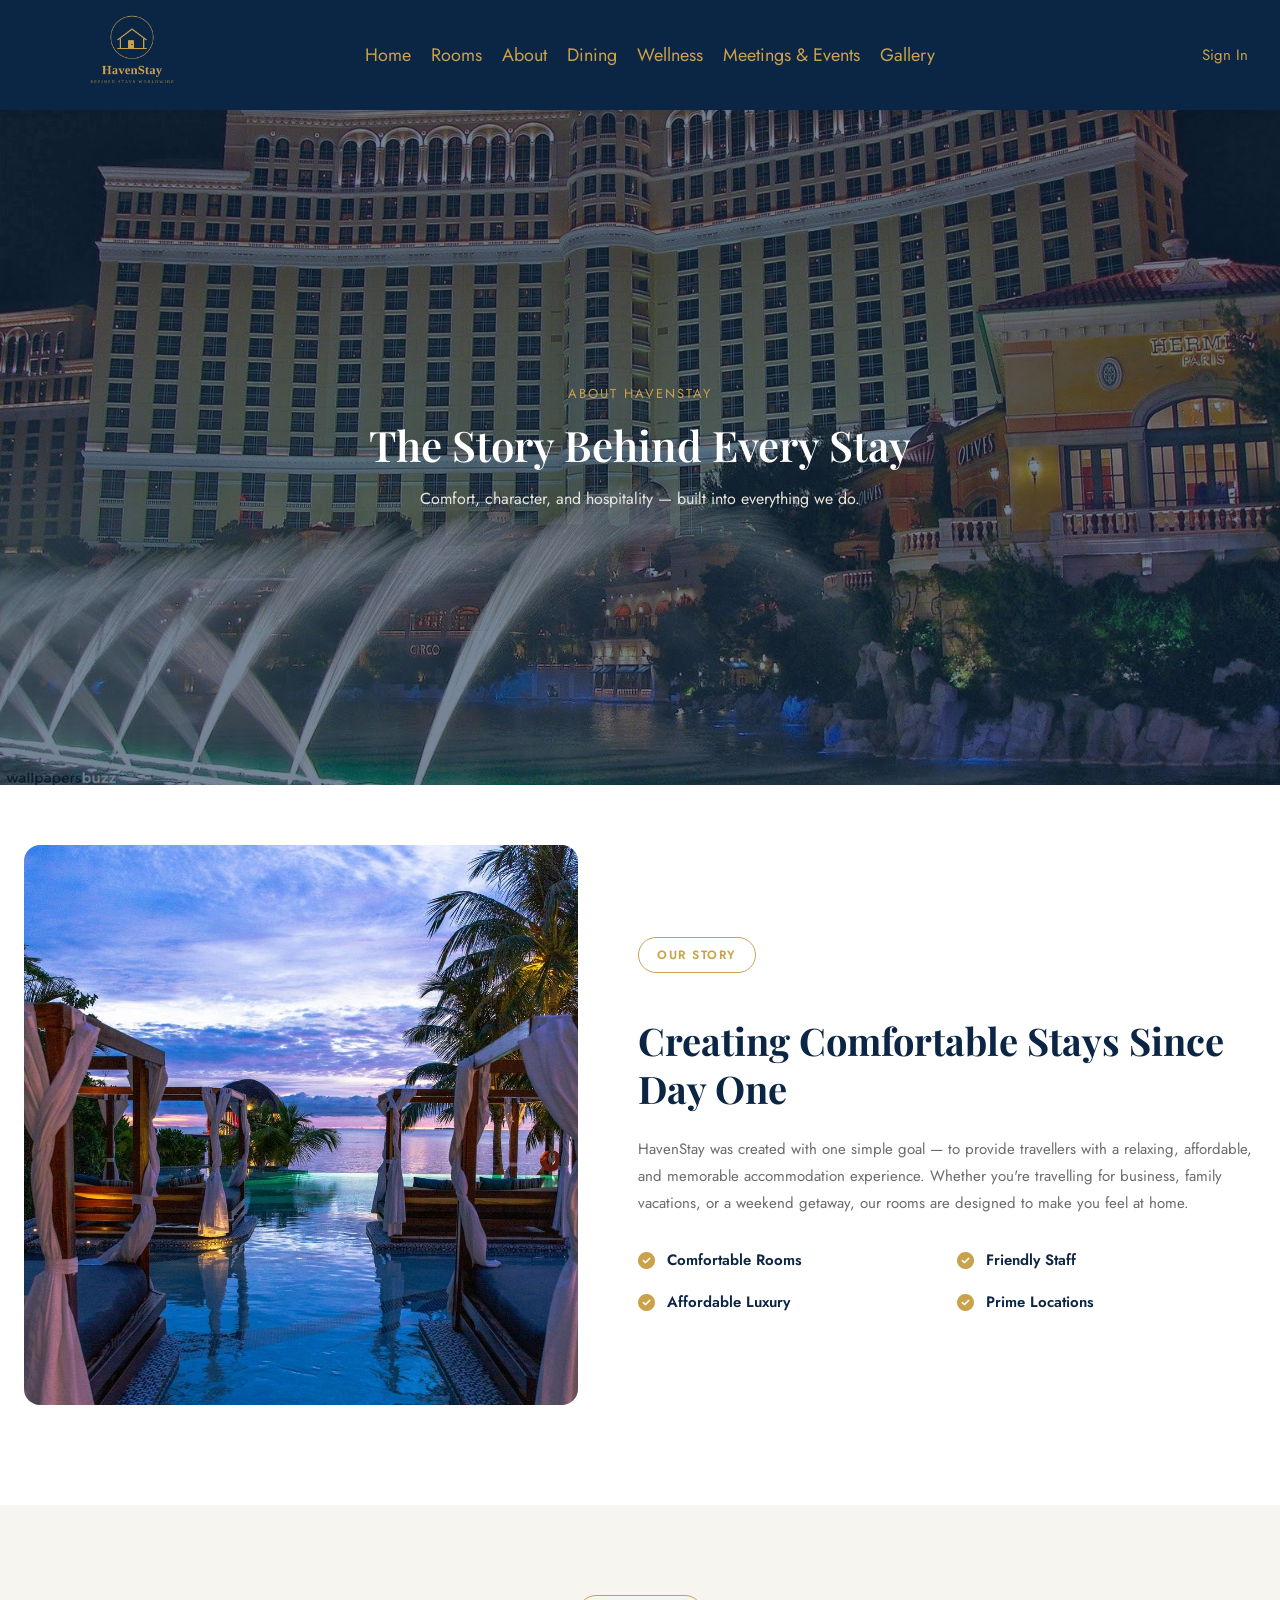
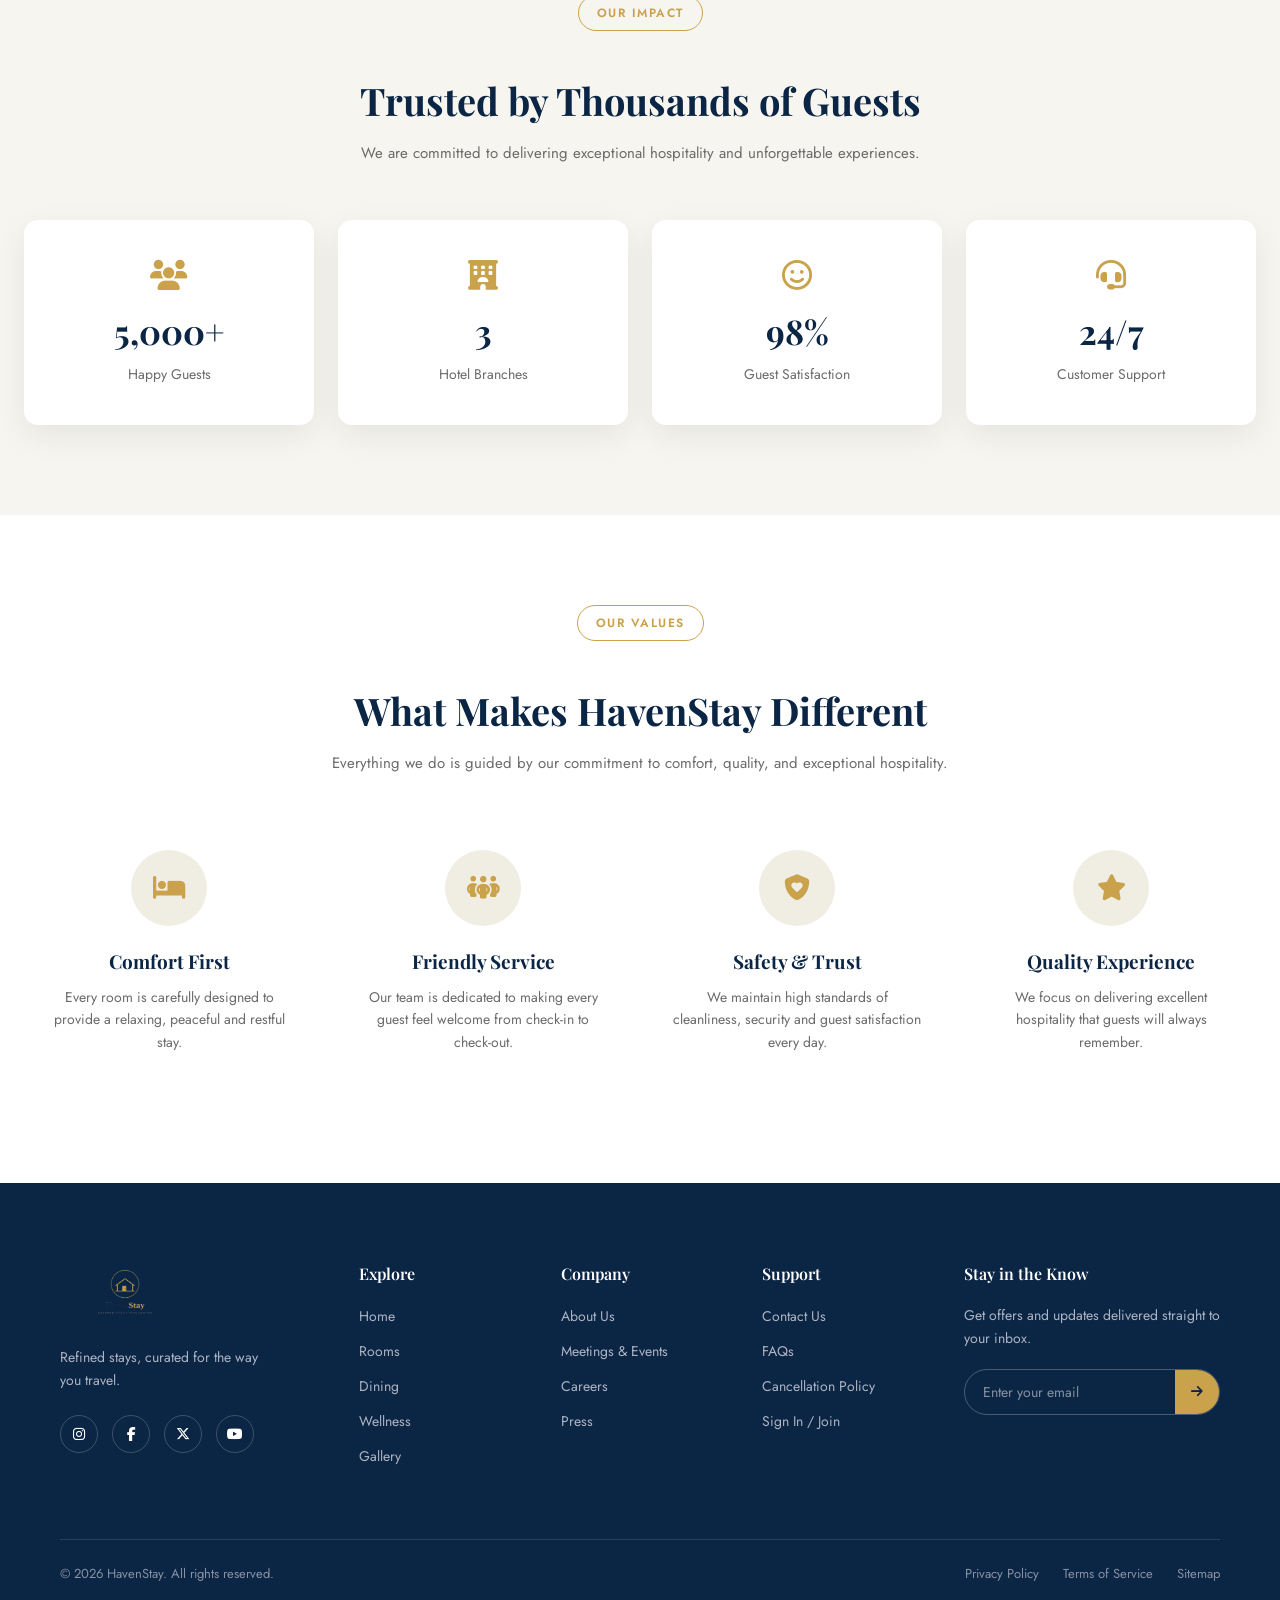
==== about.html @ 0efbf537 "Ninth Commit" ====
<!doctype html>
<html lang="en">
  <head>
    <meta charset="UTF-8" />
    <meta name="viewport" content="width=device-width, initial-scale=1.0" />
    <title>HavenStay</title>
    <link rel="stylesheet" href="style1.css" />
    <link rel="preconnect" href="https://fonts.googleapis.com" />
    <link rel="preconnect" href="https://fonts.gstatic.com" crossorigin />
    <link
      rel="stylesheet"
      href="https://cdnjs.cloudflare.com/ajax/libs/font-awesome/6.7.2/css/all.min.css"
    />
    <link
      href="https://fonts.googleapis.com/css2?family=Playfair+Display:wght@500;600;700&family=Jost:wght@400;500;600&display=swap"
      rel="stylesheet"
    />
  </head>
  <body>
    <nav class="navbar">
      <a href="index1.html">
        <img class="logo" src="assets/havenstay-logo-gold.png" alt="" />
      </a>

      <ul class="nav-links" id="nav-links">
        <li><a href="index1.html">Home</a></li>
        <li><a href="rooms.html">Rooms</a></li>
        <li><a href="about.html">About</a></li>
        <li><a href="dining.html">Dining</a></li>
        <li><a href="wellness.html">Wellness</a></li>
        <li><a href="meetings.html">Meetings &amp; Events</a></li>
        <li><a href="gallery.html">Gallery</a></li>
      </ul>

      <div class="nav-actions">
        <!-- Visible before login -->
        <div id="guest-links" class="nav-group">
          <a href="auth.html" class="auth-link"> Sign In </a>
        </div>

        <!-- Visible after login -->
        <div id="user-links" class="nav-group hidden">
          <span id="welcome-user" class="welcome-user">
            <i class="fa-solid fa-user"></i>
          </span>
          <a href="bookings.html" class="cart-link">
            Bookings
            <span id="cart-count">0</span>
          </a>

          <a href="#" id="logout-btn">Logout</a>
        </div>
        <button
          class="menu-toggle"
          id="menu-toggle"
          aria-label="Toggle navigation"
          aria-expanded="false"
        >
          <i class="fa-solid fa-bars"></i>
        </button>
      </div>
    </nav>


    <section class="page-hero" style="background-image: url('assets/Hero-6.jpg')">
  <div class="page-hero-content">
    <span class="page-hero-eyebrow">About HavenStay</span>
    <h1>The Story Behind Every Stay</h1>
    <p>Comfort, character, and hospitality — built into everything we do.</p>
  </div>
</section>

<!-- Our Story -->
<section class="ari-about-story">
  <div class="ari-about-image">
    <img src="assets/about-1.jpg" alt="HavenStay lobby">
  </div>

  <div class="ari-about-content">
    <span class="ari-dining-badge">Our Story</span>
    <h2>Creating Comfortable Stays Since Day One</h2>
    <p>
      HavenStay was created with one simple goal — to provide travellers with
      a relaxing, affordable, and memorable accommodation experience. Whether
      you're travelling for business, family vacations, or a weekend getaway,
      our rooms are designed to make you feel at home.
    </p>

    <div class="ari-about-checklist">
      <div class="ari-about-check-item">
        <i class="fa-solid fa-circle-check"></i>
        <span>Comfortable Rooms</span>
      </div>
      <div class="ari-about-check-item">
        <i class="fa-solid fa-circle-check"></i>
        <span>Friendly Staff</span>
      </div>
      <div class="ari-about-check-item">
        <i class="fa-solid fa-circle-check"></i>
        <span>Affordable Luxury</span>
      </div>
      <div class="ari-about-check-item">
        <i class="fa-solid fa-circle-check"></i>
        <span>Prime Locations</span>
      </div>
    </div>
  </div>
</section>

<!-- Our Impact -->
<section class="ari-about-impact">
  <div class="ari-about-impact-header">
    <span class="ari-dining-badge">Our Impact</span>
    <h2>Trusted by Thousands of Guests</h2>
    <p>We are committed to delivering exceptional hospitality and unforgettable experiences.</p>
  </div>

  <div class="ari-impact-grid">
    <div class="ari-impact-card">
      <i class="fa-solid fa-users"></i>
      <span class="ari-impact-number">5,000+</span>
      <span class="ari-impact-label">Happy Guests</span>
    </div>

    <div class="ari-impact-card">
      <i class="fa-solid fa-hotel"></i>
      <span class="ari-impact-number">3</span>
      <span class="ari-impact-label">Hotel Branches</span>
    </div>

    <div class="ari-impact-card">
      <i class="fa-regular fa-face-smile"></i>
      <span class="ari-impact-number">98%</span>
      <span class="ari-impact-label">Guest Satisfaction</span>
    </div>

    <div class="ari-impact-card">
      <i class="fa-solid fa-headset"></i>
      <span class="ari-impact-number">24/7</span>
      <span class="ari-impact-label">Customer Support</span>
    </div>
  </div>
</section>

<!-- Our Values -->
<section class="ari-about-values">
  <div class="ari-about-impact-header">
    <span class="ari-dining-badge">Our Values</span>
    <h2>What Makes HavenStay Different</h2>
    <p>Everything we do is guided by our commitment to comfort, quality, and exceptional hospitality.</p>
  </div>

  <div class="ari-values-grid">
    <div class="ari-value-card">
      <div class="ari-value-icon"><i class="fa-solid fa-bed"></i></div>
      <h3>Comfort First</h3>
      <p>Every room is carefully designed to provide a relaxing, peaceful and restful stay.</p>
    </div>

    <div class="ari-value-card">
      <div class="ari-value-icon"><i class="fa-solid fa-people-group"></i></div>
      <h3>Friendly Service</h3>
      <p>Our team is dedicated to making every guest feel welcome from check-in to check-out.</p>
    </div>

    <div class="ari-value-card">
      <div class="ari-value-icon"><i class="fa-solid fa-shield-heart"></i></div>
      <h3>Safety &amp; Trust</h3>
      <p>We maintain high standards of cleanliness, security and guest satisfaction every day.</p>
    </div>

    <div class="ari-value-card">
      <div class="ari-value-icon"><i class="fa-solid fa-star"></i></div>
      <h3>Quality Experience</h3>
      <p>We focus on delivering excellent hospitality that guests will always remember.</p>
    </div>
  </div>
</section>

<section class="footer">
      <footer class="site-footer">
        <div class="footer-top">
          <div class="footer-brand">
            <img
              class="footer-logo"
              src="assets/havenstay-logo-removebg.png"
              alt="HavenStay"
            />
            <p class="footer-tagline">
              Refined stays, curated for the way you travel.
            </p>
            <div class="footer-socials">
              <a href="#" aria-label="Instagram"
                ><i class="fa-brands fa-instagram"></i
              ></a>
              <a href="#" aria-label="Facebook"
                ><i class="fa-brands fa-facebook-f"></i
              ></a>
              <a href="#" aria-label="X"
                ><i class="fa-brands fa-x-twitter"></i
              ></a>
              <a href="#" aria-label="YouTube"
                ><i class="fa-brands fa-youtube"></i
              ></a>
            </div>
          </div>

          <div class="footer-col">
            <h4>Explore</h4>
            <ul>
              <li><a href="index1.html">Home</a></li>
              <li><a href="">Rooms</a></li>
              <li><a href="">Dining</a></li>
              <li><a href="">Wellness</a></li>
              <li><a href="">Gallery</a></li>
            </ul>
          </div>

          <div class="footer-col">
            <h4>Company</h4>
            <ul>
              <li><a href="">About Us</a></li>
              <li><a href="">Meetings &amp; Events</a></li>
              <li><a href="">Careers</a></li>
              <li><a href="">Press</a></li>
            </ul>
          </div>

          <div class="footer-col">
            <h4>Support</h4>
            <ul>
              <li><a href="">Contact Us</a></li>
              <li><a href="">FAQs</a></li>
              <li><a href="">Cancellation Policy</a></li>
              <li><a href="">Sign In / Join</a></li>
            </ul>
          </div>

          <div class="footer-col footer-newsletter">
            <h4>Stay in the Know</h4>
            <p>Get offers and updates delivered straight to your inbox.</p>
            <form class="newsletter-form" onsubmit="return false;">
              <input type="email" placeholder="Enter your email" required />
              <button type="submit" aria-label="Subscribe">
                <i class="fa-solid fa-arrow-right"></i>
              </button>
            </form>
          </div>
        </div>

        <div class="footer-bottom">
          <p>&copy; 2026 HavenStay. All rights reserved.</p>
          <div class="footer-legal">
            <a href="">Privacy Policy</a>
            <a href="">Terms of Service</a>
            <a href="">Sitemap</a>
          </div>
        </div>
      </footer>
    </section>
    <script src="utils.js"></script>
    <script src="script1.js"></script>
    
  </body>
</html>
---- style1.css ----
/* =====================================================
   GLOBAL RESET & BASE SETTINGS
   ===================================================== */

* {
  margin: 0;
  padding: 0;
}

html,
body {
  overflow-x: hidden;
}

:root {
  --font-display: "Playfair Display", Georgia, serif;
  --font-body: "Jost", "Helvetica Neue", Arial, sans-serif;
  --hs-navy: #0b2545;
  --hs-gold: #c9a24b;
  --navbar-height: 110px;
  --searchbox-top: 140px;
  --searchbox-height: 100px;
  --hero-clearance: calc(
    var(--searchbox-top) + var(--searchbox-height) + 100px
  );
}

body {
  font-family: var(--font-body);
}

/* =====================================================
   NAVBAR
   ===================================================== */

.navbar {
  background-color: #0B2545;
  position: fixed;
  top: 0;
  left: 0;
  width: 100%;
  height: var(--navbar-height);
  display: flex;
  align-items: center;
  box-shadow: 0 2px 8px rgba(0, 0, 0, 0.08);
  z-index: 1000;
  padding: 0 32px;
  box-sizing: border-box;
}

/* Navbar Logo */
.logo {
  width: 200px;
  height: auto;
}

/* Navbar Links */
.nav-links {
  display: flex;
  align-items: center;
  gap: 20px;
  font-size: 18px;
  list-style: none;
  margin: 0 auto;
}

.nav-links a {
  color: var(--hs-gold);
  text-decoration: none;
}

.nav-links a:hover {
  color: gold;
}

/* Sign In Link */
.signin {
  color: var(--hs-gold);
  text-decoration: none;
  padding: 20px;
  margin-left: 12px;
}

/* Navbar Actions
   Contains login/user links, bookings and logout */
.nav-actions {
  display: flex;
  align-items: center;
  margin-left: auto;
  text-decoration: none;
  color: var(--hs-gold);
  gap: 12px;
}

.nav-actions a {
  text-decoration: none;
  color: var(--hs-gold);
}

/* Login / User Navigation Groups */
.nav-group {
  display: flex;
  gap: 24px;
  align-items: center;
  text-decoration: none;
}

/* Mobile Menu Button */
.menu-toggle {
  display: none;
  background: transparent;
  border: none;
  color: #fff;
  font-size: 24px;
  cursor: pointer;
  padding: 6px;
}

/* =====================================================
   HERO SECTION
   ===================================================== */

.hero {
  box-sizing: border-box;
  overflow: visible;
  position: relative;
  width: 100%;
  height: 100vh;
  background-image: url("assets/Hero1.jpg");
  background-size: cover;
  background-position: center;
  background-repeat: no-repeat;
  display: flex;
  align-items: flex-start;
  justify-content: flex-start;
  text-align: left;
  padding-top: var(--hero-clearance);
}

/* Hero Text Container */
.hero-overlay {
  position: relative;
  z-index: 5;
  padding: 0 60px;
  max-width: 560px;
  color: #fff;
  text-align: left;
}

/* Dark Overlay Over Hero Image */
.hero::before {
  content: "";
  position: absolute;
  top: 0;
  left: 0;
  width: 100%;
  height: 100%;
  background: rgba(0, 0, 0, 0.5);
  z-index: 1;
}

/* Hero Main Heading */
.hero-title {
  font-family: var(--font-display);
  font-size: 48px;
  font-weight: 600;
  margin-bottom: 16px;
  color: var(--hs-gold);
}

/* Hero Description */
.hero-subtitle {
  font-family: var(--font-body);
  font-size: 18px;
  margin-bottom: 28px;
  color: #f0ede6;
}

/* Hero CTA Button */
.hero-cta {
  display: inline-block;
  padding: 14px 32px;
  background: var(--hs-gold);
  color: var(--hs-navy);
  font-family: var(--font-body);
  font-weight: 600;
  text-decoration: none;
  border-radius: 999px;
  transition: background 0.2s ease;
}

/* Hero CTA Hover */
.hero-cta:hover {
  background: var(--hs-gold);
}

/* =====================================================
   SEARCH BOX
   ===================================================== */

.search-box {
  position: absolute;
  left: 50%;
  top: var(--searchbox-top);
  transform: translateX(-50%);
  width: 90%;
  max-width: 1100px;
  display: grid;
  grid-template-columns: 2fr 1fr 1fr auto;
  gap: 15px;
  background: #fff;
  padding: 20px;
  border-radius: 12px;
  box-shadow: 0 15px 40px rgba(0,0,0,.18);
  z-index: 5;
}

.input-group {
  flex: 1;
  display: flex;
  align-items: center;
  border: 1px solid #ddd;
  border-radius: 8px;
  padding: 0 15px;
  height: 60px;
}

.input-group span {
  margin-right: 10px;
  font-size: 20px;
}

.input-group input {
  width: 100%;
  border: none;
  outline: none;
  font-size: 16px;
}

.search-box button {
  height: 60px;
  padding: 0 35px;

  border: none;
  border-radius: 8px;

  background: var(--hs-navy);
  color: white;

  font-size: 18px;
  cursor: pointer;

  transition: 0.3s;
}

.search-box button:hover {
  background: #0b2545e6;
}

.input-group span {
  display: flex;
  align-items: center;
}

.hs-icon {
  width: 20px;
  height: 20px;
  color: var(--hs-gold);
  flex-shrink: 0;
}

/* =====================================================
   EXPLORE SECTION
   Tabs + Feature Cards
   ===================================================== */

.explore {
  padding: 100px 60px 60px;
  max-width: 1400px;
  margin: 0 auto;
}

/* ---------- Explore Tabs ---------- */

.explore-tabs {
  display: flex;
  gap: 32px;
  border-bottom: 1px solid #e5e2da;
  margin-bottom: 40px;
}

.tab {
  background: none;
  border: none;
  font-family: var(--font-body);
  font-size: 16px;
  color: #6b6b6b;
  padding: 0 0 16px;
  cursor: pointer;
  position: relative;
}

.tab.active {
  color: var(--hs-navy);
  font-weight: 600;
}

.tab.active::after {
  content: "";
  position: absolute;
  bottom: -1px;
  left: 0;
  width: 100%;
  height: 2px;
  background: var(--hs-navy);
}

/* ---------- Feature Cards ---------- */

.feature-cards {
  display: grid;
  grid-template-columns: 1fr 1fr;
  gap: 24px;
}

.feature-card {
  position: relative;
  border-radius: 12px;
  overflow: hidden;
  min-height: 480px;
  color: #fff;
  display: flex;
  align-items: flex-end;
  background-size: cover;
  background-position: center;
  animation: fadeIn 0.5s ease;
}

.feature-card::before {
  content: "";
  position: absolute;
  inset: 0;
  background: linear-gradient(
    to top,
    rgba(11, 37, 69, 0.85) 0%,
    rgba(11, 37, 69, 0.1) 55%
  );
}

.feature-card-content {
  position: relative;
  z-index: 1;
  padding: 32px;
}

.feature-tag {
  display: flex;
  align-items: center;
  gap: 6px;
  font-size: 13px;
  letter-spacing: 1px;
  text-transform: uppercase;
  color: var(--hs-gold);
  margin-bottom: 12px;
}

.feature-card h3 {
  font-family: var(--font-display);
  font-size: 28px;
  font-weight: 600;
  margin-bottom: 14px;
  max-width: 90%;
}

.feature-card p {
  font-size: 15px;
  color: #ece9e2;
  max-width: 90%;
  line-height: 1.5;
}

.feature-arrow {
  position: absolute;
  top: 28px;
  right: 28px;
  width: 38px;
  height: 38px;
  border-radius: 50%;
  background: rgba(255, 255, 255, 0.15);
  display: flex;
  align-items: center;
  justify-content: center;
  z-index: 1;
}

/* ---------- Feature Card Animation ---------- */

@keyframes fadeIn {
  from {
    opacity: 0;
    transform: translateY(8px);
  }
  to {
    opacity: 1;
    transform: translateY(0);
  }
}

/* =========================
   Highlights Section
========================= */

.highlights {
  display: grid;
  grid-template-columns: repeat(3, 1fr);
  gap: 24px;
  max-width: 1400px;
  margin: 0 auto;
  padding: 40px 60px 100px;
}

.highlight-card {
  position: relative;
  border-radius: 12px;
  overflow: hidden;
  height: 360px;
  color: #fff;
  display: flex;
  align-items: flex-end;
  background-size: cover;
  background-position: center;
  box-shadow: 0 10px 30px rgba(11, 37, 69, 0.18);
  transition:
    transform 0.25s ease,
    box-shadow 0.25s ease;
}

.highlight-card:hover {
  transform: translateY(-4px);
  box-shadow: 0 16px 40px rgba(11, 37, 69, 0.25);
}

.highlight-card::before {
  content: "";
  position: absolute;
  inset: 0;
  background: linear-gradient(
    to top,
    rgba(11, 37, 69, 0.88) 0%,
    rgba(11, 37, 69, 0.15) 60%
  );
}

.highlight-arrow {
  position: absolute;
  top: 20px;
  right: 20px;
  width: 34px;
  height: 34px;
  border-radius: 50%;
  background: rgba(255, 255, 255, 0.15);
  display: flex;
  align-items: center;
  justify-content: center;
  z-index: 1;
}

.highlight-content {
  position: relative;
  z-index: 1;
  padding: 24px;
}

.highlight-tag {
  display: block;
  font-size: 12px;
  letter-spacing: 1px;
  text-transform: uppercase;
  color: var(--hs-gold);
  font-weight: 600;
  margin-bottom: 10px;
}

.highlight-content h3 {
  font-family: var(--font-display);
  font-size: 20px;
  color: #fff;
  margin-bottom: 14px;
  max-width: 90%;
}

.highlight-link {
  font-size: 14px;
  font-weight: 600;
  color: #fff;
  text-decoration: none;
}

.highlight-link span {
  display: inline-block;
  transition: transform 0.2s ease;
}

.highlight-link:hover span {
  transform: translateX(4px);
}

/* =========================
   Offers Slider
========================= */

.offers {
  max-width: 1400px;
  margin: 0 auto;
  padding: 60px 60px 100px;
}

.offers-header {
  display: flex;
  justify-content: space-between;
  align-items: flex-end;
  margin-bottom: 32px;
}

.offers-header h2 {
  font-family: var(--font-display);
  font-size: 32px;
  color: var(--hs-navy);
  margin-bottom: 10px;
}

.offers-header p {
  font-size: 15px;
  color: #6b6b6b;
}

.view-more {
  display: flex;
  align-items: center;
  gap: 6px;
  font-size: 14px;
  font-weight: 600;
  color: var(--hs-navy);
  text-decoration: none;
  white-space: nowrap;
}

.view-more span {
  transition: transform 0.2s ease;
}

.view-more:hover span {
  transform: translateX(4px);
}

.offers-slider {
  position: relative;
  display: flex;
  align-items: center;
}

.offers-track-wrap {
  overflow: hidden;
  width: 100%;
}

.offers-track {
  display: flex;
  gap: 20px;
  transition: transform 0.4s ease;
}

.offer-card {
  position: relative;
  flex: 0 0 calc((100% - 40px) / 3.15);
  height: 420px;
  border-radius: 12px;
  overflow: hidden;
  background-size: cover;
  background-position: center;
  color: #fff;
  display: flex;
  align-items: flex-end;
  box-shadow: 0 10px 30px rgba(11, 37, 69, 0.15);
}

.offer-card::before {
  content: "";
  position: absolute;
  inset: 0;
  background: linear-gradient(
    to top,
    rgba(11, 37, 69, 0.85) 0%,
    rgba(11, 37, 69, 0) 55%
  );
}

.offer-content {
  position: relative;
  z-index: 1;
  width: 100%;
  display: flex;
  justify-content: space-between;
  align-items: flex-end;
  padding: 24px;
}

.offer-content h3 {
  font-family: var(--font-display);
  font-size: 22px;
  font-weight: 600;
  max-width: 80%;
  line-height: 1.3;
}

.offer-arrow {
  width: 32px;
  height: 32px;
  border-radius: 50%;
  background: rgba(255, 255, 255, 0.15);
  display: flex;
  align-items: center;
  justify-content: center;
  flex-shrink: 0;
}

.slider-arrow {
  position: absolute;
  top: 50%;
  transform: translateY(-50%);
  width: 44px;
  height: 44px;
  border-radius: 50%;
  background: #fff;
  border: none;
  box-shadow: 0 6px 20px rgba(11, 37, 69, 0.25);
  font-size: 18px;
  color: var(--hs-navy);
  cursor: pointer;
  z-index: 2;
  display: flex;
  align-items: center;
  justify-content: center;
  transition: opacity 0.2s ease;
}

.slider-arrow.prev {
  left: -22px;
}

.slider-arrow.next {
  right: -22px;
}

.slider-arrow:disabled {
  opacity: 0;
  pointer-events: none;
}

.offers-dots {
  display: flex;
  justify-content: center;
  gap: 8px;
  margin-top: 28px;
}

.offers-dots .dot {
  width: 8px;
  height: 8px;
  border-radius: 50%;
  background: #d9d5cb;
  cursor: pointer;
  border: none;
  padding: 0;
  transition:
    background 0.2s ease,
    transform 0.2s ease;
}

.offers-dots .dot.active {
  background: var(--hs-navy);
  transform: scale(1.2);
}

/* =========================
   Partners Section
========================= */

.partners {
  max-width: 1400px;
  margin: 0 auto;
  padding: 60px 60px 100px;
  text-align: center;
}

.partners h2 {
  font-family: var(--font-display);
  font-size: 28px;
  color: var(--hs-navy);
  margin-bottom: 48px;
}

.partners-grid {
  display: flex;
  flex-wrap: wrap;
  justify-content: center;
  align-items: center;
  gap: 20px;
}

.partner-logo {
  display: flex;
  align-items: center;
  justify-content: center;
  width: 200px;
  height: 100px;
}

.partner-logo img {
  max-width: 100%;
  max-height: 100%;
  object-fit: contain;
  filter: grayscale(100%);
  opacity: 0.55;
  transition:
    filter 0.35s ease,
    opacity 0.35s ease,
    transform 0.35s ease;
}

.partner-logo img:hover {
  filter: grayscale(0%);
  opacity: 1;
  transform: scale(1.05);
}

/* =========================
   Card Container
========================= */

.promo-card {
  display: flex;
  background: #ffffff;
  border-radius: 12px;
  box-shadow: 0 8px 30px rgba(0, 0, 0, 0.189);
  max-width: 1200px;
  margin: 0 auto;
  overflow: hidden;
}

/* =========================
   Left Content Section
========================= */

.promo-content {
  flex: 1;
  padding: 120px 120px 120px 120px;
  display: flex;
  flex-direction: column;
  justify-content: center;
}

.promo-content h2 {
  font-size: 32px;
  font-weight: 500;
  color: var(--hs-navy);
  margin: 0 0 16px 0;
  line-height: 1.2;
}

.promo-content p {
  font-size: 16px;
  color: #555;
  margin: 0 0 32px 0;
  line-height: 1.5;
}


/* =========================
   Buttons
========================= */

.promo-actions {
  display: flex;
  gap: 16px;
}

.promo {
  padding: 0 60px;
}

.btn {
  display: inline-block;
  padding: 12px 24px;
  border-radius: 30px;
  text-decoration: none;
  font-size: 15px;
  font-weight: 500;
  transition: all 0.2s ease;
  cursor: pointer;
}

.btn-dark {
  background-color: var(--hs-navy);
  color: #ffffff;
  border: 2px solid #1a1a1a;
}

.btn-dark:hover {
  background-color: #333;
}

.btn-outline {
  background-color: transparent;
  color: #1a1a1a;
  border: 1px solid #cccccc;
}

.btn-outline:hover {
  border-color: var(--hs-navy);
}


/* =========================
   Right Features Section
========================= */

.promo-features {
  flex: 1;
  display: grid;
  grid-template-columns: 1fr 1fr;
  padding: 40px;
}

.feature-item {
  display: flex;
  flex-direction: column;
  align-items: center;
  justify-content: center;
  text-align: center;
  padding: 30px 20px;
}

.border-right {
  border-right: 1px solid #eaeaea;
}

.border-bottom {
  border-bottom: 1px solid #eaeaea;
}

.feature-icon {
  width: 36px;
  height: 36px;
  color: var(--hs-gold);
  margin-bottom: 12px;
}

.feature-item span {
  font-size: 11px;
  font-weight: 600;
  color: #777;
  text-transform: uppercase;
  letter-spacing: 1px;
  line-height: 1.4;
}


/* =========================
   Info Rows
========================= */

.info-rows {
  max-width: 1400px;
  margin: 0 auto;
  padding: 20px 60px 100px;
  display: flex;
  flex-direction: column;
  gap: 24px;
}

.info-card {
  display: flex;
  align-items: center;
  background: #fff;
  border-radius: 12px;
  box-shadow: 0 10px 30px rgba(11, 37, 69, 0.1);
  overflow: hidden;
  transition:
    box-shadow 0.25s ease,
    transform 0.25s ease;
}

.info-card:hover {
  box-shadow: 0 16px 40px rgba(11, 37, 69, 0.18);
  transform: translateY(-2px);
}

.info-card-image {
  flex: 0 0 220px;
  height: 150px;
}

.info-card-image img {
  width: 100%;
  height: 100%;
  object-fit: cover;
  display: block;
}

.info-card-text {
  flex: 1;
  padding: 0 32px;
}

.info-card-text h3 {
  font-family: var(--font-display);
  font-size: 20px;
  color: var(--hs-navy);
  margin-bottom: 8px;
}

.info-card-text p {
  font-size: 14px;
  color: #6b6b6b;
  line-height: 1.5;
}

.info-card-arrow {
  flex: 0 0 auto;
  width: 44px;
  height: 44px;
  margin-right: 28px;
  border-radius: 50%;
  background: #f3f1ea;
  display: flex;
  align-items: center;
  justify-content: center;
  color: var(--hs-navy);
  text-decoration: none;
  transition:
    background 0.2s ease,
    color 0.2s ease;
}

.info-card-arrow:hover {
  background: var(--hs-gold);
  color: #fff;
}

/* =========================
   Footer
========================= */

.site-footer {
  background: var(--hs-navy);
  color: #d8dce6;
  padding: 80px 60px 0;
}

.footer-top {
  max-width: 1400px;
  margin: 0 auto;
  display: grid;
  grid-template-columns: 1.6fr 1fr 1fr 1fr 1.4fr;
  gap: 40px;
  padding-bottom: 60px;
  border-bottom: 1px solid rgba(255, 255, 255, 0.12);
}

.footer-logo {
  width: 130px;
  height: auto;
  margin-bottom: 16px;
}

.footer-tagline {
  font-size: 14px;
  line-height: 1.6;
  color: #aeb4c2;
  margin-bottom: 24px;
  max-width: 220px;
}

.footer-socials {
  display: flex;
  gap: 14px;
}

.footer-socials a {
  width: 36px;
  height: 36px;
  border-radius: 50%;
  border: 1px solid rgba(255, 255, 255, 0.2);
  display: flex;
  align-items: center;
  justify-content: center;
  color: #fff;
  text-decoration: none;
  font-size: 14px;
  transition:
    background 0.2s ease,
    border-color 0.2s ease;
}

.footer-socials a:hover {
  background: var(--hs-gold);
  border-color: var(--hs-gold);
  color: var(--hs-navy);
}

.footer-col h4 {
  font-family: var(--font-display);
  font-size: 16px;
  color: #fff;
  margin-bottom: 20px;
  font-weight: 600;
}

/* =====================================================
   FOOTER LINKS
   ===================================================== */

.footer-col ul {
  list-style: none;
}

.footer-col ul li {
  margin-bottom: 12px;
}

.footer-col ul li a {
  color: #aeb4c2;
  text-decoration: none;
  font-size: 14px;
  transition: color 0.2s ease;
}

.footer-col ul li a:hover {
  color: var(--hs-gold);
}

.footer-newsletter p {
  font-size: 14px;
  color: #aeb4c2;
  line-height: 1.6;
  margin-bottom: 20px;
}

.newsletter-form {
  display: flex;
  border: 1px solid rgba(255, 255, 255, 0.25);
  border-radius: 999px;
  overflow: hidden;
}

.newsletter-form input {
  flex: 1;
  background: transparent;
  border: none;
  outline: none;
  padding: 12px 18px;
  font-family: var(--font-body);
  font-size: 14px;
  color: #fff;
}

.newsletter-form input::placeholder {
  color: #8891a3;
}

.newsletter-form button {
  background: var(--hs-gold);
  border: none;
  width: 44px;
  color: var(--hs-navy);
  cursor: pointer;
  transition: background 0.2s ease;
}

.newsletter-form button:hover {
  background: #dab661;
}


/* =====================================================
   FOOTER BOTTOM
   ===================================================== */

.footer-bottom {
  max-width: 1400px;
  margin: 0 auto;
  display: flex;
  justify-content: space-between;
  align-items: center;
  padding: 24px 0;
  font-size: 13px;
  color: #8891a3;
}

.footer-legal {
  display: flex;
  gap: 24px;
}

.footer-legal a {
  color: #8891a3;
  text-decoration: none;
  transition: color 0.2s ease;
}

.footer-legal a:hover {
  color: var(--hs-gold);
}


/* =====================================================
   LOGIN / REGISTER PAGE
   ===================================================== */

/*
.hidden {
  display: none;
}

.welcome-user {
  color: var(--color-gold);
  font-weight: 600;
}

#register-panel {
  display: none;
}

.auth-section {
  min-height: 100vh;
  background:
    linear-gradient(
      rgba(0,0,0,.35),
      rgba(0,0,0,.35)
    ),
    url("auth-background.jpg");
  background-size: cover;
  background-position: center;
  display: flex;
  justify-content: center;
  align-items: center;
}

.auth-container {
  width: 100%;
  max-width: 520px;
  background: rgba(255,255,255,.08);
  backdrop-filter: blur(18px);
  -webkit-backdrop-filter: blur(18px);
  border: 1px solid rgba(255,255,255,.25);
  border-radius: 24px;
  overflow: hidden;
  box-shadow:
    0 8px 32px rgba(0,0,0,.18);
}

.auth-content {
  padding: 30px 35px;
  display: flex;
  flex-direction: column;
  justify-content: center;
  background: rgba(255,255,255,.08);
}

.auth-content .section-title {
  text-align: center;
  margin-bottom: 40px;
}

.auth-form {
  width: 100%;
  margin: 0 auto;
  background: transparent;
  box-shadow: none;
  border-radius: 0;
  padding: 0;
  margin-top: 0;
}

.form-row {
  display: grid;
  grid-template-columns: 1fr 1fr;
  gap: 18px;
}

.auth-form input {
  width: 100%;
  padding: 16px 18px;
  background: rgba(35, 35, 35, 0.5);
  border: 1px solid rgba(255,255,255,.25);
  border-radius: 14px;
  backdrop-filter: blur(12px);
  color: #fff;
  transition: .3s ease;
}

.auth-form input::placeholder {
  color: rgba(255,255,255,.7);
}

.auth-form input:focus {
  outline: none;
  border-color: var(--color-green);
  box-shadow: 0 0 18px rgba(32, 237, 22, 0.35);
}

.auth-form label {
  color: #fff;
}

.auth-content h2 {
  color: #fff;
}

.section-title .auth-subtitle {
  color: rgba(255,255,255,.85);
  font-size: 1.2rem;
}

.auth-btn {
  width: 100%;
  background: linear-gradient(
    135deg,
    var(--color-green),
    var(--color-green-dark)
  );
  border: none;
}

.auth-switch {
  margin-top: 20px;
  text-align: center;
  color: #000;
}

.auth-link {
  color: var(--color-black);
  font-weight: 700;
  text-decoration: underline;
}

.auth-link:hover {
  text-decoration: underline;
}

.form-group {
  margin-bottom: 16px;
}

.form-group label {
  display: block;
  margin-bottom: 6px;
  font-weight: 600;
  font-size: 0.9rem;
}

.form-group input,
.form-group textarea {
  width: 100%;
  padding: 10px 12px;
  border: 1px solid #dbe2e4;
  border-radius: 6px;
  font-size: 0.95rem;
}

.form-group input:focus,
.form-group textarea:focus {
  outline: 2px solid var(--color-green);
}

.form-error {
  color: #d9534f;
  font-size: 0.8rem;
  margin-top: 4px;
  display: none;
}

.form-success {
  background-color: #e6f6ec;
  color: var(--color-green-dark);
  padding: 12px;
  border-radius: 8px;
  margin-top: 14px;
  display: none;
}
*/

/* ===================
   Auth / Login-Register
   =================== */

.hidden {
  display: none !important;
}

.auth-section {
  min-height: 100vh;
  display: flex;
  align-items: center;
  justify-content: center;
  background: linear-gradient(135deg, #0B2545 0%, #13315c 100%);
  padding: 60px 24px;
}

.auth-container {
  width: 100%;
  max-width: 480px;
}

.auth-content {
  background: #fff;
  border-radius: 16px;
  padding: 48px 44px;
  box-shadow: 0 24px 60px rgba(0,0,0,0.35);
}

.auth-content .section-title {
  text-align: center;
  margin-bottom: 32px;
}

.auth-content .section-title h2 {
  font-family: var(--font-display);
  font-size: 30px;
  color: var(--hs-navy);
  margin-bottom: 10px;
}

.auth-subtitle {
  font-size: 15px;
  color: #6b6b6b;
}


/* ===================
   Auth Form
   =================== */

.auth-form {
  display: flex;
  flex-direction: column;
  gap: 20px;
}

.form-row {
  display: flex;
  gap: 16px;
}

.form-row .form-group {
  flex: 1;
  min-width: 0;
}

.form-group {
  display: flex;
  flex-direction: column;
  gap: 6px;
}

.form-group label {
  font-size: 13px;
  font-weight: 600;
  color: var(--hs-navy);
  letter-spacing: 0.3px;
}

.form-group input {
  border: 1px solid #dcd8cf;
  border-radius: 8px;
  padding: 13px 16px;
  font-family: var(--font-body);
  font-size: 15px;
  color: var(--hs-navy);
  outline: none;
  transition: border-color 0.2s ease, box-shadow 0.2s ease;
}

.form-group input::placeholder {
  color: #a9a9a9;
}

.form-group input:focus {
  border-color: var(--hs-gold);
  box-shadow: 0 0 0 3px rgba(201,162,75,0.18);
}

.form-group input.invalid {
  border-color: #d64545;
}

.form-error {
  display: none;
  font-size: 12.5px;
  color: #d64545;
}

.form-group input.invalid + .form-error,
.form-error.visible {
  display: block;
}


/* ===================
   Auth Button
   =================== */

.auth-btn {
  width: 100%;
  border: none;
  background: var(--hs-navy);
  color: #fff;
  font-family: var(--font-body);
  font-weight: 600;
  font-size: 16px;
  padding: 15px;
  border-radius: 999px;
  cursor: pointer;
  transition: background 0.2s ease, transform 0.15s ease;
}

.auth-btn:hover {
  background: #13315c;
  transform: translateY(-1px);
}

.auth-switch {
  text-align: center;
  font-size: 14px;
  color: #6b6b6b;
  margin-top: 4px;
}

.auth-switch .auth-link {
  color: var(--hs-gold);
  font-weight: 600;
  text-decoration: none;
}

.auth-switch .auth-link:hover {
  text-decoration: underline;
}


/* ===================
   Navbar Auth State
   =================== */

.nav-group {
  display: flex;
  align-items: center;
  gap: 16px;
}

.nav-actions .auth-link {
  color: var(--hs-gold);
  text-decoration: none;
  font-size: 15px;
}

.welcome-user {
  color: #fff;
  font-size: 15px;
}

.cart-link {
  position: relative;
  color: var(--hs-gold);
  text-decoration: none;
  font-size: 15px;
}

#cart-count {
  background: var(--hs-gold);
  color: var(--hs-navy);
  font-size: 11px;
  font-weight: 700;
  padding: 1px 6px;
  border-radius: 999px;
  margin-left: 4px;
}

#logout-btn {
  color: #d8dce6;
  text-decoration: none;
  font-size: 14px;
}

#logout-btn:hover {
  color: #fff;
}


/* ===================
   Toast Notification
   =================== */

#toast {
  position: fixed;
  bottom: 32px;
  left: 50%;
  transform: translateX(-50%) translateY(20px);
  background: var(--hs-navy);
  color: #fff;
  padding: 14px 26px;
  border-radius: 999px;
  font-size: 14px;
  box-shadow: 0 10px 30px rgba(0,0,0,0.25);
  opacity: 0;
  pointer-events: none;
  transition: opacity 0.25s ease, transform 0.25s ease;
  z-index: 2000;
}

#toast.show {
  opacity: 1;
  transform: translateX(-50%) translateY(0);
}


/* ===================
   Rooms Page
   =================== */

.ari-rooms-hero {
  text-align: center;
  padding: 160px 24px 40px;
}

.ari-rooms-hero h1 {
  font-family: var(--font-display);
  font-size: 44px;
  color: var(--hs-navy);
  margin-bottom: 14px;
}

.ari-rooms-hero p {
  font-size: 16px;
  color: #6b6b6b;
}


/* ===================
   Rooms Filter
   =================== */

.ari-filter-bar {
  display: flex;
  justify-content: center;
  flex-wrap: wrap;
  gap: 14px;
  padding: 0 24px 60px;
}

.ari-filter-btn {
  border: 1.5px solid var(--hs-navy);
  background: #fff;
  color: var(--hs-navy);
  font-family: var(--font-body);
  font-weight: 600;
  font-size: 14px;
  padding: 10px 26px;
  border-radius: 999px;
  cursor: pointer;
  transition: background 0.2s ease, color 0.2s ease;
}

.ari-filter-btn.active,
.ari-filter-btn:hover {
  background: var(--hs-navy);
  color: #fff;
}


/* ===================
   Rooms Grid
   =================== */

.ari-rooms-grid {
  display: grid;
  grid-template-columns: repeat(3, 1fr);
  gap: 28px;
  max-width: 1400px;
  margin: 0 auto;
  padding: 0 60px 100px;
}


/* ===================
   Room Card
   =================== */

.ari-room-card {
  background: #fff;
  border-radius: 12px;
  overflow: hidden;
  box-shadow: 0 10px 30px rgba(11,37,69,0.1);
  transition: transform 0.25s ease, box-shadow 0.25s ease;
}

.ari-room-card:hover {
  transform: translateY(-4px);
  box-shadow: 0 16px 40px rgba(11,37,69,0.18);
}

.ari-room-image {
  position: relative;
  height: 220px;
}

.ari-room-image img {
  width: 100%;
  height: 100%;
  object-fit: cover;
  display: block;
}

.ari-room-badge {
  position: absolute;
  top: 16px;
  left: 16px;
  background: var(--hs-gold);
  color: var(--hs-navy);
  font-size: 11px;
  font-weight: 700;
  letter-spacing: 0.5px;
  padding: 6px 14px;
  border-radius: 999px;
}


/* ===================
   Room Content
   =================== */

.ari-room-content {
  padding: 22px;
}

.ari-room-content h3 {
  font-family: var(--font-display);
  font-size: 20px;
  color: var(--hs-navy);
  margin-bottom: 8px;
}

.ari-room-desc {
  font-size: 14px;
  color: #6b6b6b;
  line-height: 1.5;
  margin-bottom: 14px;
}

.ari-room-price {
  font-size: 18px;
  font-weight: 700;
  color: var(--hs-navy);
  margin-bottom: 16px;
}

.ari-room-price span {
  font-size: 13px;
  font-weight: 400;
  color: #9a9a9a;
}


/* ===================
   Room Date Fields
   =================== */

.ari-room-dates {
  display: flex;
  gap: 12px;
  margin-bottom: 16px;
}

.ari-date-field {
  flex: 1;
  display: flex;
  flex-direction: column;
  gap: 4px;
}

.ari-date-field label {
  font-size: 12px;
  color: #6b6b6b;
}

.ari-date-field input {
  border: 1px solid #ddd;
  border-radius: 6px;
  padding: 8px;
  font-family: var(--font-body);
  font-size: 13px;
}


/* ===================
   Add To Cart Button
   =================== */

.ari-add-to-cart-btn {
  width: 100%;
  border: none;
  background: var(--hs-navy);
  color: #fff;
  font-family: var(--font-body);
  font-weight: 600;
  font-size: 14px;
  padding: 12px;
  border-radius: 999px;
  cursor: pointer;
  transition: background 0.2s ease;
}

.ari-add-to-cart-btn:hover {
  background: #13315c;
}

/* =========================
   Page Hero - Interior Pages
   ========================= */

.page-hero {
  position: relative;
  min-height: 75vh;
  padding-top: var(--navbar-height);
  display: flex;
  align-items: center;
  justify-content: center;
  text-align: center;
  background-size: cover;
  background-position: center;
  background-repeat: no-repeat;
  color: #fff;
}

.page-hero::before {
  content: "";
  position: absolute;
  inset: 0;
  background: rgba(11,37,69,0.55);
}

.page-hero-content {
  position: relative;
  z-index: 1;
  max-width: 640px;
  padding: 0 24px;
}

.page-hero-eyebrow {
  display: block;
  font-size: 13px;
  letter-spacing: 2px;
  text-transform: uppercase;
  color: var(--hs-gold);
  margin-bottom: 14px;
}

.page-hero h1 {
  font-family: var(--font-display);
  font-size: 42px;
  font-weight: 600;
  margin-bottom: 14px;
}

.page-hero p {
  font-size: 16px;
  color: #e8e5dd;
  line-height: 1.5;
}


/* =========================
   Dining Intro Card
   ========================= */

.ari-dining-intro {
  display: flex;
  gap: 0;
  max-width: 1200px;
  margin: 60px auto 100px;
  background: #fff;
  border-radius: 16px;
  overflow: hidden;
  box-shadow: 0 20px 50px rgba(11,37,69,0.12);
}

.ari-dining-image {
  flex: 0 0 45%;
}

.ari-dining-image img {
  width: 100%;
  height: 100%;
  object-fit: cover;
  display: block;
  min-height: 640px;
}

.ari-dining-content {
  flex: 1;
  padding: 56px;
  display: flex;
  flex-direction: column;
  justify-content: center;
}

.ari-dining-badge {
  display: inline-block;
  align-self: flex-start;
  border: 1px solid var(--hs-gold);
  color: var(--hs-gold);
  font-size: 12px;
  font-weight: 600;
  letter-spacing: 1.5px;
  text-transform: uppercase;
  padding: 8px 18px;
  border-radius: 999px;
  margin-bottom: 24px;
}

.ari-dining-content h1 {
  font-family: var(--font-display);
  font-size: 38px;
  font-weight: 600;
  color: var(--hs-navy);
  margin-bottom: 20px;
}

.ari-dining-content > p {
  font-size: 15px;
  color: #6b6b6b;
  line-height: 1.7;
  margin-bottom: 36px;
  max-width: 440px;
}


/* Dining Features */

.ari-dining-features {
  display: grid;
  grid-template-columns: 1fr 1fr;
  gap: 28px 20px;
  margin-bottom: 40px;
  padding-bottom: 4px;
}

.ari-dining-feature {
  display: flex;
  flex-direction: column;
  align-items: center;
  text-align: center;
  gap: 10px;
  padding-bottom: 24px;
  border-bottom: 1px solid #eee;
}

.ari-dining-feature i {
  font-size: 26px;
  color: var(--hs-gold);
}

.ari-dining-feature span {
  font-family: var(--font-body);
  font-weight: 600;
  font-size: 14px;
  color: var(--hs-navy);
}


/* Dining CTA Button */

.ari-dining-cta {
  align-self: center;
  border: 1.5px solid var(--hs-gold);
  color: var(--hs-navy);
  font-family: var(--font-body);
  font-weight: 600;
  font-size: 15px;
  text-decoration: none;
  padding: 14px 40px;
  border-radius: 999px;
  transition: background 0.2s ease, color 0.2s ease;
}

.ari-dining-cta:hover {
  background: var(--hs-gold);
  color: #fff;
}


/* Dining Intro - Mobile */

@media (max-width: 900px) {
  .ari-dining-intro {
    flex-direction: column;
    margin: 40px 24px 60px;
  }

  .ari-dining-image img {
    min-height: 280px;
  }

  .ari-dining-content {
    padding: 36px 28px;
  }

  .ari-dining-content h1 {
    font-size: 30px;
  }

  .ari-dining-cta {
    width: 100%;
    text-align: center;
  }
}


/* =========================
   Restaurants Section
   ========================= */

.ari-restaurants {
  max-width: 1400px;
  margin: 0 auto;
  padding: 20px 60px 100px;
}

.ari-restaurants-header {
  text-align: center;
  max-width: 640px;
  margin: 0 auto 56px;
}

.ari-restaurants-header .ari-dining-badge {
  margin-bottom: 20px;
}

.ari-restaurants-header h2 {
  font-family: var(--font-display);
  font-size: 36px;
  font-weight: 600;
  color: var(--hs-navy);
  line-height: 1.25;
  margin-bottom: 16px;
}

.ari-restaurants-header p {
  font-size: 15px;
  color: #6b6b6b;
  line-height: 1.6;
}


/* Restaurant Cards */

.ari-restaurant-grid {
  display: grid;
  grid-template-columns: repeat(3, 1fr);
  gap: 28px;
}

.ari-restaurant-card {
  background: #fff;
  border-radius: 12px;
  overflow: hidden;
  box-shadow: 0 10px 30px rgba(11,37,69,0.1);
  transition: transform 0.25s ease, box-shadow 0.25s ease;
}

.ari-restaurant-card:hover {
  transform: translateY(-4px);
  box-shadow: 0 16px 40px rgba(11,37,69,0.16);
}

.ari-restaurant-image {
  height: 220px;
}

.ari-restaurant-image img {
  width: 100%;
  height: 100%;
  object-fit: cover;
  display: block;
}

.ari-restaurant-content {
  padding: 26px;
}

.ari-restaurant-content h3 {
  font-family: var(--font-display);
  font-size: 21px;
  color: var(--hs-navy);
  margin-bottom: 10px;
}

.ari-restaurant-content > p {
  font-size: 14px;
  color: #6b6b6b;
  line-height: 1.6;
  margin-bottom: 20px;
}


/* Restaurant Tags */

.ari-restaurant-tags {
  display: flex;
  flex-wrap: wrap;
  gap: 10px;
  margin-bottom: 22px;
}

.ari-tag {
  display: inline-flex;
  align-items: center;
  gap: 6px;
  background: #f6f4ee;
  color: var(--hs-navy);
  font-size: 12.5px;
  font-weight: 600;
  padding: 7px 14px;
  border-radius: 999px;
}

.ari-tag i {
  color: var(--hs-gold);
  font-size: 12px;
}


/* Restaurant Read More */

.ari-read-more {
  display: inline-flex;
  align-items: center;
  gap: 6px;
  color: var(--hs-gold);
  font-weight: 600;
  font-size: 14px;
  text-decoration: none;
}

.ari-read-more span {
  transition: transform 0.2s ease;
}

.ari-read-more:hover span {
  transform: translateX(4px);
}


/* Restaurants - Mobile */

@media (max-width: 900px) {
  .ari-restaurant-grid {
    grid-template-columns: 1fr;
  }

  .ari-restaurants {
    padding: 20px 24px 60px;
  }

  .ari-restaurants-header h2 {
    font-size: 28px;
  }
}


/* =========================
   Chefs Section
   ========================= */

.ari-chefs {
  max-width: 1300px;
  margin: 0 auto;
  padding: 20px 60px 110px;
}

.ari-chefs-header {
  text-align: center;
  max-width: 600px;
  margin: 0 auto 56px;
}

.ari-chefs-header .ari-dining-badge {
  margin-bottom: 20px;
}

.ari-chefs-header h2 {
  font-family: var(--font-display);
  font-size: 36px;
  font-weight: 600;
  color: var(--hs-navy);
  margin-bottom: 16px;
}

.ari-chefs-header p {
  font-size: 15px;
  color: #6b6b6b;
  line-height: 1.6;
}

.ari-chefs-grid {
  display: grid;
  grid-template-columns: repeat(3, 1fr);
  gap: 32px 28px;
}

.ari-chef-card {
  text-align: center;
}

.ari-chef-image {
  width: 100%;
  aspect-ratio: 1 / 1;
  border-radius: 12px;
  overflow: hidden;
  margin-bottom: 18px;
  box-shadow: 0 10px 24px rgba(11, 37, 69, 0.12);
}

.ari-chef-image img {
  width: 100%;
  height: 100%;
  object-fit: cover;
  display: block;
  filter: grayscale(15%);
  transition: filter 0.3s ease, transform 0.3s ease;
}

.ari-chef-card:hover .ari-chef-image img {
  filter: grayscale(0%);
  transform: scale(1.04);
}

.ari-chef-card h3 {
  font-family: var(--font-display);
  font-size: 19px;
  color: var(--hs-navy);
  margin-bottom: 4px;
}

.ari-chef-role {
  font-size: 13px;
  font-weight: 600;
  letter-spacing: 0.3px;
  color: var(--hs-gold);
  text-transform: uppercase;
}


/* =========================
   Chefs Section - Tablet
   ========================= */

@media (max-width: 900px) {
  .ari-chefs-grid {
    grid-template-columns: repeat(2, 1fr);
    gap: 28px 20px;
  }

  .ari-chefs {
    padding: 20px 24px 70px;
  }
}

/* =========================
   Chefs Section - Mobile
   ========================= */

@media (max-width: 560px) {
  .ari-chefs-grid {
    grid-template-columns: 1fr;
    max-width: 320px;
    margin: 0 auto;
  }
}


/* =========================
   Opening Hours
   ========================= */

.ari-hours {
  max-width: 900px;
  margin: 0 auto;
  padding: 20px 24px 120px;
}

.ari-hours-header {
  text-align: center;
  margin-bottom: 48px;
}

.ari-hours-header .ari-dining-badge {
  margin-bottom: 20px;
}

.ari-hours-header h2 {
  font-family: var(--font-display);
  font-size: 36px;
  font-weight: 600;
  color: var(--hs-navy);
  margin-bottom: 16px;
}

.ari-hours-header p {
  font-size: 15px;
  color: #6b6b6b;
}

.ari-hours-card {
  background: #fff;
  border-radius: 16px;
  box-shadow: 0 20px 50px rgba(11, 37, 69, 0.1);
  padding: 8px 44px;
}

.ari-hours-row {
  display: flex;
  align-items: center;
  justify-content: space-between;
  padding: 26px 0;
  border-bottom: 1px solid #eee;
}

.ari-hours-row:last-child {
  border-bottom: none;
}

.ari-hours-label {
  display: flex;
  align-items: center;
  gap: 16px;
}

.ari-hours-label i {
  font-size: 18px;
  color: var(--hs-gold);
  width: 20px;
  text-align: center;
}

.ari-hours-label span {
  font-family: var(--font-display);
  font-size: 19px;
  font-weight: 600;
  color: var(--hs-navy);
}

.ari-hours-time {
  font-family: var(--font-body);
  font-size: 15px;
  color: #6b6b6b;
}


/* =========================
   Opening Hours - Mobile
   ========================= */

@media (max-width: 600px) {
  .ari-hours-card {
    padding: 6px 24px;
  }

  .ari-hours-row {
    padding: 20px 0;
  }

  .ari-hours-label span {
    font-size: 16px;
  }

  .ari-hours-time {
    font-size: 13px;
  }

  .ari-hours-header h2 {
    font-size: 28px;
  }
}


/* =========================
   Reserve a Table
   ========================= */

.ari-reserve {
  position: relative;
  min-height: 100vh;
  background-image: url('assets/Hero-4.jpg');
  background-size: cover;
  background-position: center;
  background-attachment: fixed;
  display: flex;
  align-items: center;
  justify-content: center;
  padding: 80px 24px;
}


/* =========================
   Reservation Background Overlay
   ========================= */

.ari-reserve::before {
  content: "";
  position: absolute;
  inset: 0;
  background: rgba(11, 37, 69, 0.55);
}


/* =========================
   Reservation Card
   ========================= */

.ari-reserve-card {
  position: relative;
  z-index: 1;
  width: 100%;
  max-width: 680px;
  text-align: center;
  background: rgba(255, 255, 255, 0.1);
  border: 1px solid rgba(255, 255, 255, 0.25);
  border-radius: 20px;
  padding: 56px 50px;
  backdrop-filter: blur(16px);
  -webkit-backdrop-filter: blur(16px);
  box-shadow: 0 30px 70px rgba(0, 0, 0, 0.35);
}

.ari-reserve-card .ari-dining-badge {
  color: var(--hs-gold);
  border-color: var(--hs-gold);
  margin-bottom: 24px;
}

.ari-reserve-card h2 {
  font-family: var(--font-display);
  font-size: 36px;
  font-weight: 600;
  color: #fff;
  margin-bottom: 14px;
}

.ari-reserve-card > p {
  font-size: 15px;
  color: #e4e1d8;
  line-height: 1.6;
  margin-bottom: 36px;
}


/* =========================
   Reservation Form
   ========================= */

.ari-reserve-form {
  display: flex;
  flex-direction: column;
  gap: 16px;
}

.ari-reserve-row {
  display: flex;
  gap: 16px;
}

.ari-reserve-row-single {
  justify-content: center;
}

.ari-reserve-row input,
.ari-reserve-row select {
  flex: 1;
  background: rgba(255, 255, 255, 0.12);
  border: 1px solid rgba(255, 255, 255, 0.3);
  border-radius: 8px;
  padding: 14px 16px;
  font-family: var(--font-body);
  font-size: 14px;
  color: #fff;
  outline: none;
  transition: border-color 0.2s ease, background 0.2s ease;
}

.ari-reserve-row-single input {
  max-width: 320px;
}

.ari-reserve-row input::placeholder {
  color: #d8d5cc;
}

.ari-reserve-row input:focus,
.ari-reserve-row select:focus {
  border-color: var(--hs-gold);
  background: rgba(255, 255, 255, 0.18);
}

.ari-reserve-row select option {
  color: #0B2545;
}

.ari-reserve-row input[type="date"]::-webkit-calendar-picker-indicator,
.ari-reserve-row input[type="time"]::-webkit-calendar-picker-indicator {
  filter: invert(1);
  cursor: pointer;
}

/* =========================
   Reservation Button
   ========================= */

.ari-reserve-btn {
  display: inline-flex;
  align-items: center;
  justify-content: center;
  gap: 10px;
  align-self: center;
  margin-top: 10px;
  border: none;
  background: var(--hs-gold);
  color: var(--hs-navy);
  font-family: var(--font-body);
  font-weight: 600;
  font-size: 15px;
  padding: 15px 40px;
  border-radius: 999px;
  cursor: pointer;
  transition: background 0.2s ease, transform 0.15s ease;
}

.ari-reserve-btn:hover {
  background: #dab661;
  transform: translateY(-1px);
}

/* =====================================================
   Wellness Hero
   ===================================================== */

.wellness-hero {
  position: relative;
  min-height: 100vh;
  background-image: url("wellness-hero.jpg");
  background-size: cover;
  background-position: center;
  background-repeat: no-repeat;
  display: flex;
  align-items: center;
  justify-content: center;
  color: #fff;
}

.wellness-hero::before {
  content: "";
  position: absolute;
  inset: 0;
  background: rgba(11, 37, 69, 0.45);
}

.wellness-hero-overlay {
  position: relative;
  z-index: 1;
  width: 100%;
  display: flex;
  justify-content: center;
  text-align: center;
  padding: 40px 24px;
}

/* Wellness Hero Text Box */
.wellness-hero-content {
  max-width: 720px;
  padding: 42px 56px;
  background: rgba(0, 0, 0, 0.38);
  border: 1px solid rgba(255, 255, 255, 0.18);
  border-radius: 14px;
  box-shadow: 0 20px 50px rgba(0, 0, 0, 0.3);
  backdrop-filter: blur(1px);
}

.wellness-hero-eyebrow {
  display: block;
  font-size: 13px;
  font-weight: 600;
  letter-spacing: 3px;
  text-transform: uppercase;
  color: var(--hs-gold);
  margin-bottom: 18px;
}

.wellness-hero-content h1 {
  font-family: var(--font-display);
  font-size: clamp(42px, 6vw, 72px);
  font-weight: 600;
  line-height: 1.05;
  margin-bottom: 20px;
  color: #fff;
}

.wellness-hero-content p {
  max-width: 560px;
  margin: 0 auto;
  font-family: var(--font-body);
  font-size: 17px;
  line-height: 1.7;
  color: #eee;
}

/* Smaller screens */
@media (max-width: 700px) {
  .wellness-hero {
    min-height: 75vh;
  }

  .wellness-hero-content {
    padding: 32px 24px;
    width: 100%;
    box-sizing: border-box;
  }

  .wellness-hero-content h1 {
    font-size: 40px;
  }

  .wellness-hero-content p {
    font-size: 15px;
  }
}

/* =====================================================
   WELLNESS PHILOSOPHY
   ===================================================== */

.wellness-philosophy {
  max-width: 1300px;
  margin: 0 auto;
  padding: 60px 60px;
  display: grid;
  grid-template-columns: 1.1fr 0.9fr;
  gap: 80px;
  align-items: center;
  background:#f8fafc;
}

/* =========================
   Philosophy Images
   ========================= */

.wellness-philosophy-images {
  position: relative;
  min-height: 550px;
}

.wellness-image {
  position: absolute;
  overflow: hidden;
  border-radius: 14px;
  box-shadow: 0 20px 45px rgba(11, 37, 69, 0.15);
}

.wellness-image img {
  width: 100%;
  height: 100%;
  object-fit: cover;
  display: block;
}

/* Top image */

.wellness-image-top {
  width: 78%;
  height: 350px;
  top: 0;
  left: 0;
}

/* Lower image */

.wellness-image-bottom {
  width: 68%;
  height: 300px;
  right: -30px;
  bottom: 0px;
  border: 4px solid #fff;
}

/* =========================
   Philosophy Content
   ========================= */

.wellness-philosophy-content {
  max-width: 480px;
  padding: 20px 10px;
}

.wellness-eyebrow {
  display: inline-block;
  color: var(--hs-gold);
  font-size: 13px;
  font-weight: 700;
  letter-spacing: 3px;
  padding: 15px;
  border: 2px solid var(--hs-gold);
  border-radius: 15px;
  text-transform: uppercase;
  margin-bottom: 20px;
}

.wellness-philosophy-content h2 {
  font-family: var(--font-display);
  font-size: 46px;
  font-weight: 600;
  color: var(--hs-navy);
  line-height: 1.15;
  margin-bottom: 20x;
}

/* Small luxury divider */
.wellness-philosophy-content h2::after {
  content: "";
  display: block;
  width: 55px;
  height: 2px;
  background: var(--hs-gold);
  margin-top: 18px;
  margin-bottom: 22px;
}

.wellness-philosophy-content p {
  font-size: 15px;
  color: #6b6b6b;
  line-height: 1.85;
  margin-bottom: 32px;
  max-width: 450px;
}

/* First paragraph gets slightly more emphasis */
.wellness-philosophy-content p:first-of-type {
  font-size: 17px;
  color: var(--hs-navy);
  line-height: 1.7;
  font-weight: 500;
}

/* =========================
   Wellness Values
   ========================= */

.wellness-values {
  position: relative;
  width: 100%;
  max-width: 430px;
  height: 190px;
  margin-top: 40px;
}

/* Subtle connecting lines */

.wellness-values::before {
  content: "";
  position: absolute;
  top: 48px;
  left: 50%;
  width: 1px;
  height: 72px;
  background: #ddd8cc;
}

.wellness-values::after {
  content: "";
  position: absolute;
  top: 120px;
  left: 12%;
  width: 76%;
  height: 1px;
  background: #ddd8cc;
}


/* =========================
   Individual Values
   ========================= */

.wellness-value {
  position: absolute;
  z-index: 2;
  width: 110px;
  text-align: center;
}

.wellness-value i {
  display: flex;
  align-items: center;
  justify-content: center;
  width: 48px;
  height: 48px;
  margin: 0 auto 10px;
  border: 1px solid #e1d8c4;
  border-radius: 50%;
  background: #fff;
  color: var(--hs-gold);
  font-size: 18px;
}

.wellness-value span {
  display: block;
  font-family: var(--font-body);
  font-size: 12px;
  font-weight: 600;
  letter-spacing: 1px;
  text-transform: uppercase;
  color: var(--hs-navy);
}

/* Top icon */
.wellness-value-top {
  top: 0;
  left: 50%;
  transform: translateX(-50%);
}

/* Bottom left */
.wellness-value-left {
  top: 120px;
  left: 4%;
}

/* Bottom right */
.wellness-value-right {
  top: 120px;
  right: 4%;
}
/* =========================
   Responsive Design
   ========================= */

@media (max-width: 900px) {

  .wellness-philosophy {
    grid-template-columns: 1fr;
    gap: 60px;
    padding: 90px 24px;
  }

  .wellness-philosophy-images {
    min-height: 520px;
  }

  .wellness-philosophy-content {
    max-width: 600px;
    margin: 0 auto;
    text-align: center;
  }
}

@media (max-width: 600px) {

  .wellness-philosophy {
    padding: 70px 20px;
    overflow: hidden;
  }

  .wellness-philosophy-images {
    min-height: 430px;
    width: 100%;
    overflow: hidden;
  }

  .wellness-image-top {
    width: 78%;
    height: 260px;
  }

  .wellness-image-bottom {
    width: 68%;
    height: 230px;
    right: 0;
    max-width: 68%;
  }

  .wellness-philosophy-content h2 {
    font-size: 32px;
  }
}

/* =====================================================
   WELLNESS EXPERIENCES
   ===================================================== */

.wellness-experiences {
  max-width: 1400px;
  margin: 0 auto;
  padding: 40px 60px 110px;
}


/* =========================
   Experiences Header
   ========================= */

.wellness-experiences-header {
  text-align: center;
  max-width: 640px;
  margin: 0 auto 56px;
}

.wellness-experiences-header .wellness-eyebrow {
  margin-bottom: 18px;
}

.wellness-experiences-header h2 {
  font-family: var(--font-display);
  font-size: 36px;
  font-weight: 600;
  color: var(--hs-navy);
  line-height: 1.25;
  margin-bottom: 16px;
}

.wellness-experiences-header p {
  font-size: 15px;
  color: #6b6b6b;
  line-height: 1.6;
}


/* =========================
   Experiences Grid
   ========================= */

.wellness-experiences-grid {
  display: grid;
  grid-template-columns: repeat(4, 1fr);
  gap: 24px;
}


/* =========================
   Experience Card
   ========================= */

.wellness-experience-card {
  background: #fff;
  border-radius: 12px;
  overflow: hidden;
  box-shadow: 0 10px 30px rgba(11, 37, 69, 0.1);
  transition: transform 0.25s ease, box-shadow 0.25s ease;
}

.wellness-experience-card:hover {
  transform: translateY(-5px);
  box-shadow: 0 16px 40px rgba(11, 37, 69, 0.16);
}


/* =========================
   Experience Image
   ========================= */

.wellness-experience-image {
  height: 230px;
  overflow: hidden;
}

.wellness-experience-image img {
  width: 100%;
  height: 100%;
  object-fit: cover;
  display: block;
  transition: transform 0.35s ease;
}

.wellness-experience-card:hover .wellness-experience-image img {
  transform: scale(1.05);
}


/* =========================
   Experience Content
   ========================= */

.wellness-experience-content {
  padding: 24px;
}

.wellness-experience-number {
  display: block;
  font-size: 11px;
  font-weight: 700;
  letter-spacing: 1.5px;
  color: var(--hs-gold);
  margin-bottom: 10px;
}

.wellness-experience-content h3 {
  font-family: var(--font-display);
  font-size: 21px;
  font-weight: 600;
  color: var(--hs-navy);
  margin-bottom: 14px;
}

/* Subtle divider */

.wellness-experience-content h3::after {
  content: "";
  display: block;
  width: 45px;
  height: 2px;
  background: var(--hs-gold);
  margin-top: 14px;
  opacity: 0.7;
}

.wellness-experience-content p {
  font-size: 14px;
  color: #6b6b6b;
  line-height: 1.6;
  margin-top: 16px;
}

/* =========================
   Responsive Design
   ========================= */

@media (max-width: 1100px) {

  .wellness-experiences {
    padding: 40px 40px 90px;
  }

  .wellness-experiences-grid {
    grid-template-columns: repeat(2, 1fr);
  }
}


@media (max-width: 600px) {

  .wellness-experiences {
    padding: 30px 24px 70px;
  }

  .wellness-experiences-header h2 {
    font-size: 28px;
  }

  .wellness-experiences-grid {
    grid-template-columns: 1fr;
    gap: 24px;
  }

  .wellness-experience-image {
    height: 240px;
  }
}

/* =====================================================
   WELLNESS JOURNEY
   ===================================================== */

.wellness-journey {
  max-width: 1300px;
  margin: 0 auto;
  padding: 100px 60px;
  background:#f8fafc;
}


/* =========================
   Journey Header
   ========================= */

.wellness-journey-header {
  max-width: 620px;
  margin: 0 auto 70px;
  text-align: center;
}

.wellness-journey-header h2 {
  font-family: var(--font-display);
  font-size: 40px;
  font-weight: 600;
  color: var(--hs-navy);
  margin-bottom: 16px;
}

.wellness-journey-header p {
  font-size: 18px;
  color: #6b6b6b;
  line-height: 1.7;
}


/* =========================
   Journey Steps
   ========================= */

.wellness-journey-line {
  display: grid;
  grid-template-columns: repeat(4, 1fr);
  position: relative;
}


/* Connecting line */

.wellness-journey-line::before {
  content: "";
  position: absolute;
  top: 25px;
  left: 12%;
  right: 12%;
  height: 3px;
  background: #dcd8cf;
}


/* =========================
   Individual Step
   ========================= */

.wellness-step {
  position: relative;
  z-index: 1;
  text-align: center;
  padding: 0 24px;
}


/* Tiny decorative circle on the connecting line */

.wellness-step::before {
  content: "";
  position: absolute;
  top: 20px;
  left: 50%;
  width: 11px;
  height: 12px;
  background: var(--hs-gold);
  border-radius: 50%;
  transform: translateX(-50%);
  z-index: 3;
}


.wellness-step-number {
  font-size: 12px;
  font-weight: 600;
  letter-spacing: 1px;
  color: var(--hs-gold);
  margin-bottom: 14px;
}


/* =========================
   Large Step Icon Circle
   ========================= */

.wellness-step-icon {
  width: 50px;
  height: 50px;
  margin: 30px auto 22px;
  display: flex;
  align-items: center;
  justify-content: center;
  background: #fff;
  border: 1px solid var(--hs-gold);
  border-radius: 50%;
  color: var(--hs-gold);
  font-size: 18px;
  position: relative;
  z-index: 2;
}

/* =========================
   Step Icon Hover Effect
   ========================= */

.wellness-step-icon {
  transition:
    transform 0.3s ease,
    background 0.3s ease,
    box-shadow 0.3s ease,
    color 0.3s ease;
}


/* Circle Hover */

.wellness-step:hover .wellness-step-icon {
  transform: translateY(-6px);
  background: var(--hs-gold);
  color: #fff;
  box-shadow: 0 10px 25px rgba(194, 160, 80, 0.25);
}


/* Icon Hover */

.wellness-step-icon i {
  transition: transform 0.3s ease;
}

.wellness-step:hover .wellness-step-icon i {
  transform: scale(1.15);
}

.wellness-step h3 {
  font-family: var(--font-display);
  font-size: 21px;
  font-weight: 600;
  color: var(--hs-navy);
  margin-bottom: 10px;
}

.wellness-step p {
  max-width: 230px;
  margin: 0 auto;
  font-size: 13.5px;
  color: #777;
  line-height: 1.7;
}


/* =========================
   Responsive Design
   ========================= */

@media (max-width: 900px) {

  .wellness-journey {
    padding: 80px 24px;
  }

  .wellness-journey-line {
    grid-template-columns: repeat(2, 1fr);
    gap: 50px 20px;
  }

  .wellness-journey-line::before {
    display: none;
  }

  .wellness-step::before {
    display: none;
  }
}

@media (max-width: 560px) {

  .wellness-journey {
    padding: 70px 20px;
  }

  .wellness-journey-header {
    margin-bottom: 50px;
  }

  .wellness-journey-header h2 {
    font-size: 32px;
  }

  .wellness-journey-line {
    grid-template-columns: 1fr;
    gap: 42px;
  }
}



/* =====================================================
   WELLNESS SPACES
   ===================================================== */

.wellness-spaces {
  max-width: 1300px;
  margin: 0 auto;
  padding: 100px 60px;
}


/* =========================
   Spaces Header
   ========================= */

.wellness-spaces-header {
  display: flex;
  align-items: flex-end;
  justify-content: space-between;
  gap: 30px;
  margin-bottom: 40px;
}

.wellness-spaces-header h2 {
  font-family: var(--font-display);
  font-size: 40px;
  font-weight: 600;
  color: var(--hs-navy);
  margin-bottom: 12px;
}

.wellness-spaces-header p {
  max-width: 520px;
  font-size: 15px;
  color: #6b6b6b;
  line-height: 1.7;
}

.wellness-spaces-view-more {
  display: inline-flex;
  align-items: center;
  gap: 10px;
  color: var(--hs-navy);
  font-size: 14px;
  font-weight: 600;
  text-decoration: none;
  white-space: nowrap;
}

.wellness-spaces-view-more span {
  font-size: 18px;
  transition: transform 0.2s ease;
}

.wellness-spaces-view-more:hover span {
  transform: translateX(5px);
}


/* =========================
   Carousel Wrapper
   ========================= */

.wellness-spaces-carousel-wrapper {
  position: relative;
}


/* =========================
   Horizontal Carousel
   ========================= */

.wellness-spaces-carousel {
  display: flex;
  gap: 20px;
  overflow-x: auto;
  overflow-y: hidden;
  scroll-behavior: smooth;
  scroll-snap-type: x mandatory;

  scrollbar-width: none;
  -ms-overflow-style: none;
}

.wellness-spaces-carousel::-webkit-scrollbar {
  display: none;
}


/* =========================
   Wellness Space Card
   ========================= */

.wellness-space-card {
  position: relative;
  flex: 0 0 calc((100% - 40px) / 3);
  height: 440px;
  border-radius: 14px;
  overflow: hidden;
  scroll-snap-align: start;
  background: #ddd;
  cursor: pointer;
}

.wellness-space-card img {
  width: 100%;
  height: 100%;
  object-fit: cover;
  display: block;
  transition: transform 0.5s ease;
}


/* =========================
   Dark Image Overlay
   ========================= */

.wellness-space-overlay {
  position: absolute;
  inset: 0;
  background: linear-gradient(
    to top,
    rgba(11, 37, 69, 0.85),
    rgba(11, 37, 69, 0.15) 55%,
    transparent 75%
  );
}


/* =========================
   Card Content
   ========================= */

.wellness-space-content {
  position: absolute;
  left: 26px;
  right: 26px;
  bottom: 26px;
  color: #fff;
}

.wellness-space-content h3 {
  font-family: var(--font-display);
  font-size: 25px;
  font-weight: 600;
  margin-bottom: 8px;
}

.wellness-space-content p {
  max-width: 300px;
  font-size: 13.5px;
  line-height: 1.6;
  color: #e8e8e8;
}


/* =========================
   Carousel Navigation
   ========================= */

.wellness-spaces-nav {
  position: absolute;
  top: 50%;
  transform: translateY(-50%);
  z-index: 5;

  width: 46px;
  height: 46px;

  display: flex;
  align-items: center;
  justify-content: center;

  border: none;
  border-radius: 50%;

  background: rgba(255, 255, 255, 0.95);
  color: var(--hs-navy);

  box-shadow: 0 8px 25px rgba(11, 37, 69, 0.18);

  cursor: pointer;

  transition:
    background 0.25s ease,
    color 0.25s ease,
    transform 0.25s ease;
}

.wellness-spaces-prev {
  left: -23px;
}

.wellness-spaces-next {
  right: -23px;
}

.wellness-spaces-nav:hover {
  background: var(--hs-gold);
  color: var(--hs-navy);
  transform: translateY(-50%) scale(1.06);
}


/* =========================
   Pagination
   ========================= */

.wellness-spaces-pagination {
  display: flex;
  justify-content: center;
  align-items: center;
  gap: 8px;
  margin-top: 26px;
}

.wellness-spaces-pagination span {
  width: 7px;
  height: 7px;
  border-radius: 50%;
  background: #d5d1c8;
  cursor: pointer;

  transition:
    width 0.25s ease,
    background 0.25s ease;
}

.wellness-spaces-pagination span.active {
  width: 22px;
  border-radius: 999px;
  background: var(--hs-gold);
}


/* =========================
   Card Hover
   ========================= */

.wellness-space-card:hover img {
  transform: scale(1.05);
}


/* =========================
   Responsive Design
   ========================= */

@media (max-width: 900px) {

  .wellness-spaces {
    padding: 80px 24px;
  }

  .wellness-spaces-header {
    align-items: flex-start;
    flex-direction: column;
  }

  .wellness-space-card {
    flex: 0 0 calc((100% - 20px) / 2);
    height: 400px;
  }

  .wellness-spaces-prev {
    left: -12px;
  }

  .wellness-spaces-next {
    right: -12px;
  }

}


@media (max-width: 560px) {

  .wellness-spaces {
    padding: 70px 20px;
  }

  .wellness-spaces-header h2 {
    font-size: 32px;
  }

  .wellness-spaces-view-more {
    display: none;
  }

  .wellness-space-card {
    flex: 0 0 85%;
    height: 420px;
  }

  .wellness-space-content {
    left: 22px;
    right: 22px;
    bottom: 22px;
  }

  .wellness-spaces-nav {
    width: 40px;
    height: 40px;
  }

  .wellness-spaces-prev {
    left: -8px;
  }

  .wellness-spaces-next {
    right: -8px;
  }

}

/* =====================================================
   WELLNESS CTA
   ===================================================== */

.wellness-cta {
  position: relative;
  min-height: 280px;
  display: flex;
  align-items: center;
  justify-content: center;
  padding: 100px 24px;

  background-image: url("assets/wellness-cta.jpg");
  background-size: cover;
  background-position: center;
}


/* =========================
   Dark Image Overlay
   ========================= */

.wellness-cta::before {
  content: "";
  position: absolute;
  inset: 0;
  background: rgba(11, 37, 69, 0.68);
}


/* =========================
   CTA Content
   ========================= */

.wellness-cta-content {
  position: relative;
  z-index: 1;

  max-width: 700px;
  margin: 0 auto;

  text-align: center;
}


.wellness-cta-content .wellness-eyebrow {
  color: var(--hs-gold);
  margin-bottom: 20px;
}


.wellness-cta-content h2 {
  font-family: var(--font-display);
  font-size: 48px;
  font-weight: 600;
  line-height: 1.2;
  color: #fff;
  margin-bottom: 18px;
}


.wellness-cta-content p {
  max-width: 520px;
  margin: 0 auto 34px;

  font-size: 15px;
  line-height: 1.7;
  color: #e4e1d8;
}


/* =========================
   CTA Button
   ========================= */

.wellness-cta-btn {
  display: inline-flex;
  align-items: center;
  justify-content: center;
  gap: 12px;

  background: var(--hs-gold);
  color: var(--hs-navy);

  font-family: var(--font-body);
  font-size: 14px;
  font-weight: 600;

  text-decoration: none;
  padding: 15px 30px;
  border-radius: 999px;

  transition:
    background 0.25s ease,
    transform 0.2s ease,
    box-shadow 0.25s ease;
}


.wellness-cta-btn i {
  transition: transform 0.2s ease;
}


.wellness-cta-btn:hover {
  background: #dab661;
  transform: translateY(-2px);
  box-shadow: 0 10px 25px rgba(194, 160, 80, 0.25);
}


.wellness-cta-btn:hover i {
  transform: translateX(4px);
}


/* =========================
   Responsive Design
   ========================= */

@media (max-width: 700px) {

  .wellness-cta {
    min-height: 460px;
    padding: 80px 20px;
    background-position: center;
  }

  .wellness-cta-content h2 {
    font-size: 36px;
  }

  .wellness-cta-content p {
    font-size: 14px;
  }

  .wellness-cta-btn {
    width: 100%;
    max-width: 200px;
  }

}
/* =========================
   Gallery Page
   ========================= */
   /* Gallery */

   /* Gallery Lightbox */
.ari-lightbox {
  position: fixed;
  inset: 0;
  background: rgba(11,37,69,0.95);
  display: flex;
  align-items: center;
  justify-content: center;
  z-index: 3000;
  opacity: 0;
  pointer-events: none;
  transition: opacity 0.3s ease;
}

.ari-lightbox.active {
  opacity: 1;
  pointer-events: auto;
}

body.ari-lightbox-open {
  overflow: hidden;
}

.ari-lightbox-img {
  max-width: 85vw;
  max-height: 82vh;
  object-fit: contain;
  border-radius: 8px;
  box-shadow: 0 30px 80px rgba(0,0,0,0.5);
}

.ari-lightbox-close {
  position: absolute;
  top: 24px;
  right: 24px;
  width: 46px;
  height: 46px;
  border-radius: 50%;
  background: rgba(255,255,255,0.1);
  border: 1px solid rgba(255,255,255,0.25);
  color: #fff;
  font-size: 20px;
  cursor: pointer;
  display: flex;
  align-items: center;
  justify-content: center;
  transition: background 0.2s ease;
}

.ari-lightbox-close:hover {
  background: rgba(255,255,255,0.2);
}

.ari-lightbox-arrow {
  position: absolute;
  top: 50%;
  transform: translateY(-50%);
  width: 52px;
  height: 52px;
  border-radius: 50%;
  background: rgba(255,255,255,0.1);
  border: 1px solid rgba(255,255,255,0.25);
  color: #fff;
  font-size: 20px;
  cursor: pointer;
  display: flex;
  align-items: center;
  justify-content: center;
  transition: background 0.2s ease;
}

.ari-lightbox-arrow:hover {
  background: rgba(255,255,255,0.2);
}

.ari-lightbox-prev { left: 24px; }
.ari-lightbox-next { right: 24px; }

.ari-lightbox-counter {
  position: absolute;
  bottom: 28px;
  left: 50%;
  transform: translateX(-50%);
  color: #d8dce6;
  font-family: var(--font-body);
  font-size: 14px;
  letter-spacing: 0.5px;
}

@media (max-width: 700px) {
  .ari-lightbox-arrow {
    width: 42px;
    height: 42px;
    font-size: 16px;
  }

  .ari-lightbox-prev { left: 12px; }
  .ari-lightbox-next { right: 12px; }

  .ari-lightbox-close {
    top: 16px;
    right: 16px;
    width: 40px;
    height: 40px;
  }

  .ari-lightbox-img {
    max-width: 92vw;
    max-height: 78vh;
  }
}
.ari-gallery {
  max-width: 1400px;
  margin: 0 auto;
  padding: 60px 60px 100px;
}

.ari-gallery-grid {
  display: grid;
  grid-template-columns: repeat(3, 1fr);
  gap: 24px;
}

.ari-gallery-grid img {
  width: 100%;
  aspect-ratio: 4 / 3;
  object-fit: cover;
  border-radius: 12px;
  display: block;
  box-shadow: 0 10px 30px rgba(11,37,69,0.1);
  transition: transform 0.25s ease, box-shadow 0.25s ease;
}

.ari-gallery-grid img:hover {
  transform: translateY(-4px);
  box-shadow: 0 16px 40px rgba(11,37,69,0.18);
}

@media (max-width: 900px) {
  .ari-gallery-grid {
    grid-template-columns: repeat(2, 1fr);
    gap: 16px;
  }

  .ari-gallery {
    padding: 40px 24px 60px;
  }
}

@media (max-width: 560px) {
  .ari-gallery-grid {
    grid-template-columns: 1fr;
  }
}
/* =========================
   About Page
   ========================= */
/* About — Our Story */
.ari-about-story {
  display: flex;
  align-items: center;
  gap: 60px;
  max-width: 1300px;
  margin: 60px auto 100px;
  padding: 0 24px;
}

.ari-about-image {
  flex: 0 0 45%;
}

.ari-about-image img {
  width: 100%;
  height: 560px;
  object-fit: cover;
  border-radius: 16px;
  display: block;
}

.ari-about-content {
  flex: 1;
}

.ari-about-content h2 {
  font-family: var(--font-display);
  font-size: 38px;
  font-weight: 700;
  color: var(--hs-navy);
  line-height: 1.25;
  margin: 20px 0 24px;
}

.ari-about-content > p {
  font-size: 15px;
  color: #6b6b6b;
  line-height: 1.8;
  margin-bottom: 32px;
}

.ari-about-checklist {
  display: grid;
  grid-template-columns: 1fr 1fr;
  gap: 20px;
}

.ari-about-check-item {
  display: flex;
  align-items: center;
  gap: 12px;
  font-weight: 600;
  color: var(--hs-navy);
  font-size: 15px;
}

.ari-about-check-item i {
  color: var(--hs-gold);
  font-size: 17px;
}

/* About — Our Impact */
.ari-about-impact {
  background: #f7f5ef;
  padding: 90px 24px;
}

.ari-about-impact-header {
  text-align: center;
  max-width: 640px;
  margin: 0 auto 56px;
}

.ari-about-impact-header h2 {
  font-family: var(--font-display);
  font-size: 38px;
  font-weight: 700;
  color: var(--hs-navy);
  margin: 20px 0 16px;
}

.ari-about-impact-header p {
  font-size: 15px;
  color: #6b6b6b;
}

.ari-impact-grid {
  display: grid;
  grid-template-columns: repeat(4, 1fr);
  gap: 24px;
  max-width: 1300px;
  margin: 0 auto;
}

.ari-impact-card {
  background: #fff;
  border-radius: 14px;
  padding: 40px 24px;
  text-align: center;
  box-shadow: 0 10px 30px rgba(11,37,69,0.08);
}

.ari-impact-card i {
  font-size: 30px;
  color: var(--hs-gold);
  margin-bottom: 18px;
  display: block;
}

.ari-impact-number {
  display: block;
  font-family: var(--font-display);
  font-size: 34px;
  font-weight: 700;
  color: var(--hs-navy);
  margin-bottom: 8px;
}

.ari-impact-label {
  font-size: 14px;
  color: #6b6b6b;
}

/* About — Our Values */
.ari-about-values {
  padding: 90px 24px 110px;
  max-width: 1300px;
  margin: 0 auto;
}

.ari-values-grid {
  display: grid;
  grid-template-columns: repeat(4, 1fr);
  gap: 24px;
}

.ari-value-card {
  text-align: center;
  padding: 20px;
}

.ari-value-icon {
  width: 76px;
  height: 76px;
  border-radius: 50%;
  background: #f0ede2;
  display: flex;
  align-items: center;
  justify-content: center;
  margin: 0 auto 22px;
}

.ari-value-icon i {
  font-size: 26px;
  color: var(--hs-gold);
}

.ari-value-card h3 {
  font-family: var(--font-display);
  font-size: 19px;
  color: var(--hs-navy);
  margin-bottom: 12px;
}

.ari-value-card p {
  font-size: 14px;
  color: #6b6b6b;
  line-height: 1.6;
}

@media (max-width: 900px) {
  .ari-about-story {
    flex-direction: column;
    margin: 40px auto 60px;
  }

  .ari-about-image img {
    height: 320px;
  }

  .ari-about-checklist {
    grid-template-columns: 1fr;
  }

  .ari-impact-grid,
  .ari-values-grid {
    grid-template-columns: repeat(2, 1fr);
  }

  .ari-about-impact,
  .ari-about-values {
    padding: 60px 24px;
  }

  .ari-about-content h2,
  .ari-about-impact-header h2 {
    font-size: 28px;
  }
}

@media (max-width: 560px) {
  .ari-impact-grid,
  .ari-values-grid {
    grid-template-columns: 1fr;
  }
}
/* =========================
   Cart / Bookings Page
   ========================= */

.ari-cart-layout {
  display: grid;
  grid-template-columns: 1fr 380px;
  gap: 32px;
  max-width: 1300px;
  margin: 60px auto 100px;
  padding: 0 24px;
  align-items: start;
}

/* =========================
   Cart Items
   ========================= */

.ari-cart-items {
  display: flex;
  flex-direction: column;
  gap: 20px;
}

.ari-cart-item {
  display: flex;
  align-items: center;
  gap: 24px;
  background: #fff;
  border-radius: 14px;
  padding: 20px;
  box-shadow: 0 10px 30px rgba(11, 37, 69, 0.08);
}

.ari-cart-item img {
  width: 130px;
  height: 100px;
  object-fit: cover;
  border-radius: 10px;
  flex-shrink: 0;
}


/* =========================
   Cart Item Information
   ========================= */

.ari-cart-item-info {
  flex: 1;
}

.ari-cart-item-info h3 {
  font-family: var(--font-display);
  font-size: 19px;
  color: var(--hs-navy);
  margin-bottom: 6px;
}

.ari-cart-item-info p {
  font-size: 14px;
  color: #6b6b6b;
  margin-bottom: 6px;
}

.ari-cart-item-price-night {
  font-size: 13px;
  color: #9a9a9a;
}


/* =========================
   Cart Item Total
   ========================= */

.ari-cart-item-total {
  text-align: right;
  display: flex;
  flex-direction: column;
  align-items: flex-end;
  gap: 8px;
}

.ari-cart-item-price {
  font-size: 18px;
  font-weight: 700;
  color: #2e8b57;
}


/* =========================
   Remove Cart Item Button
   ========================= */

.ari-remove-btn {
  background: none;
  border: none;
  color: #d64545;
  font-size: 13px;
  font-weight: 600;
  cursor: pointer;
  padding: 0;
}

.ari-remove-btn:hover {
  text-decoration: underline;
}


/* =========================
   Empty Cart
   ========================= */

.ari-cart-empty-wrap {
  width: 100%;
  background: #fff;
  padding: 80px 24px;
}

.ari-cart-empty {
  text-align: center;
  max-width: 480px;
  margin: 0 auto;
}

.ari-cart-empty p {
  color: #6b6b6b;
  margin-bottom: 24px;
}


/* =========================
   Cart Sidebar
   ========================= */

.ari-cart-sidebar {
  display: flex;
  flex-direction: column;
  gap: 24px;
  position: sticky;
  top: 24px;
}


/* =========================
   Order Summary
   ========================= */

.ari-order-summary {
  background: var(--hs-navy);
  color: #fff;
  border-radius: 14px;
  padding: 32px;
}

.ari-order-summary h2,
.ari-guest-form h2 {
  font-family: var(--font-display);
  font-size: 22px;
  margin-bottom: 20px;
}

.ari-order-summary h2 {
  color: #fff;
}

.ari-guest-form h2 {
  color: var(--hs-navy);
}

.ari-summary-row {
  display: flex;
  justify-content: space-between;
  font-size: 14px;
  color: #cfd4de;
  padding: 10px 0;
}

.ari-summary-total {
  border-top: 1px solid rgba(255, 255, 255, 0.2);
  margin-top: 8px;
  padding-top: 18px;
  font-family: var(--font-display);
  font-size: 18px;
  font-weight: 600;
  color: var(--hs-gold);
}

.ari-summary-total span {
  color: var(--hs-gold);
}


/* =========================
   Guest Information Form
   ========================= */

.ari-guest-form {
  background: #fff;
  border-radius: 14px;
  padding: 32px;
  box-shadow: 0 10px 30px rgba(11, 37, 69, 0.08);
}

.ari-form-group {
  margin-bottom: 18px;
}

.ari-form-group label {
  display: block;
  font-size: 13px;
  font-weight: 600;
  color: var(--hs-navy);
  margin-bottom: 6px;
}

.ari-form-group label span {
  font-weight: 400;
  color: #9a9a9a;
}

.ari-form-group input,
.ari-form-group textarea {
  width: 100%;
  border: 1px solid #dcd8cf;
  border-radius: 8px;
  padding: 12px 14px;
  font-family: var(--font-body);
  font-size: 14px;
  color: var(--hs-navy);
  outline: none;
  resize: vertical;
  transition: border-color 0.2s ease;
}

.ari-form-group input:focus,
.ari-form-group textarea:focus {
  border-color: var(--hs-gold);
}


/* =========================
   Checkout Button
   ========================= */

.ari-checkout-btn {
  display: block;
  width: 100%;
  text-align: center;
  border: none;
  background: var(--hs-gold);
  color: var(--hs-navy);
  font-family: var(--font-body);
  font-weight: 600;
  font-size: 15px;
  padding: 15px;
  border-radius: 999px;
  cursor: pointer;
  text-decoration: none;
  transition: background 0.2s ease, transform 0.15s ease;
  margin-top: 8px;
}

.ari-checkout-btn:hover {
  background: #dab661;
  transform: translateY(-1px);
}


/* =========================
   Cart Layout - Tablet
   ========================= */

@media (max-width: 900px) {
  .ari-cart-layout {
    grid-template-columns: 1fr;
  }

  .ari-cart-sidebar {
    position: static;
  }

  .ari-cart-item {
    flex-wrap: wrap;
  }

  .ari-cart-item-total {
    align-items: flex-start;
    width: 100%;
    flex-direction: row;
    justify-content: space-between;
  }
}


/* =========================
   Reservation - Mobile
   ========================= */

@media (max-width: 700px) {
  .ari-reserve {
    background-attachment: scroll;
    min-height: auto;
    padding: 60px 20px;
  }

  .ari-reserve-card {
    padding: 40px 28px;
  }

  .ari-reserve-card h2 {
    font-size: 28px;
  }

  .ari-reserve-row {
    flex-direction: column;
  }

  .ari-reserve-row-single input {
    max-width: 100%;
  }
}


/* =========================
   Page Hero - Mobile
   ========================= */

@media (max-width: 700px) {
  .page-hero {
    min-height: 34vh;
  }

  .page-hero h1 {
    font-size: 32px;
  }
}


/* =========================
   Rooms Page - Tablet
   ========================= */

@media (max-width: 900px) {
  .ari-rooms-grid {
    grid-template-columns: 1fr;
    padding: 0 24px 60px;
  }

  .ari-rooms-hero {
    padding: 130px 24px 30px;
  }
}


/* =========================
   Authentication - Mobile
   ========================= */

@media (max-width: 560px) {
  .auth-content {
    padding: 36px 26px;
  }

  .form-row {
    flex-direction: column;
    gap: 20px;
  }
}


/* =========================
   Register Panel
   ========================= */

#register-panel {
  display: none;
}

/* =========================
   Meetings & Events
   ========================= */

.ari-meetings {
  max-width: 1200px;
  margin: 60px auto 100px;
  padding: 0 24px;
}

.ari-meetings-card {
  display: flex;
  background: #fff;
  border-radius: 16px;
  overflow: hidden;
  box-shadow: 0 20px 50px rgba(11, 37, 69, 0.12);
}

.ari-meetings-image {
  flex: 0 0 45%;
}

.ari-meetings-image img {
  width: 100%;
  height: 100%;
  object-fit: cover;
  display: block;
  min-height: 460px;
}

.ari-meetings-content {
  flex: 1;
  padding: 56px;
  display: flex;
  flex-direction: column;
  justify-content: center;
}

.ari-meetings-content h2 {
  font-family: var(--font-display);
  font-size: 32px;
  font-weight: 600;
  color: var(--hs-navy);
  margin-bottom: 20px;
}

.ari-meetings-content p {
  font-size: 15px;
  color: #6b6b6b;
  line-height: 1.7;
  margin-bottom: 32px;
  max-width: 460px;
}

.ari-meetings-btn {
  align-self: flex-start;
  display: inline-block;
  background: var(--hs-navy);
  color: #fff;
  font-family: var(--font-body);
  font-weight: 600;
  font-size: 15px;
  text-decoration: none;
  padding: 14px 36px;
  border-radius: 999px;
  transition: background 0.2s ease, transform 0.15s ease;
}

.ari-meetings-btn:hover {
  background: #13315c;
  transform: translateY(-1px);
}


/* =========================
   Meetings & Events - Mobile
   ========================= */

@media (max-width: 800px) {
  .ari-meetings {
    margin: 40px auto 60px;
    padding: 0 20px;
  }

  .ari-meetings-card {
    flex-direction: column;
  }

  .ari-meetings-image img {
    min-height: 260px;
  }

  .ari-meetings-content {
    padding: 36px 28px;
  }

  .ari-meetings-content h2 {
    font-size: 26px;
  }

  .ari-meetings-btn {
    align-self: stretch;
    text-align: center;
  }
}


/* =========================
   Responsive Design
   ========================= */


/* Tablet */

@media (max-width: 900px) {
  :root {
    --navbar-height: 90px;
    --searchbox-top: 120px;
    --searchbox-height: 260px;
  }

  .navbar {
    padding: 0 20px;
  }

  .nav-links {
    position: absolute;
    top: var(--navbar-height);
    left: 0;
    right: 0;
    display: none;
    flex-direction: column;
    align-items: flex-start;
    gap: 16px;
    padding: 20px;
    background-color: #0B2545;
    box-shadow: 0 10px 20px rgba(0, 0, 0, 0.15);
  }

  .nav-links.open {
    display: flex;
  }

  .nav-actions {
    margin-left: auto;
  }

  .signin {
    display: none;
  }

  .menu-toggle {
    display: block;
  }

  .feature-cards {
    grid-template-columns: 1fr;
  }

  .highlights {
    grid-template-columns: 1fr;
    padding: 40px 24px;
  }

  .explore {
    padding: 60px 24px 20px;
  }

  .offer-card {
    flex-basis: calc((100% - 20px) / 1.15);
  }

  .offers {
    padding: 40px 24px 60px;
  }

  .offers-header {
    flex-direction: column;
    align-items: flex-start;
    gap: 12px;
  }

  .partners {
    padding: 40px 24px 60px;
  }

  .partners-grid {
    gap: 36px;
  }

  .partner-logo {
    width: 110px;
    height: 56px;
  }

  .promo-actions {
    flex-direction: column;
    width: 100%;
  }

  .btn {
    width: 100%;
    text-align: center;
    box-sizing: border-box;
  }

  .promo-card {
    flex-direction: column;
  }

  .promo-content {
    padding: 40px 30px 20px 30px;
    text-align: center;
  }

  .promo-content h2 br,
  .promo-content p br {
    display: none;
  }

  .promo-features {
    padding: 20px 30px 40px 30px;
  }

  .site-footer {
    padding: 60px 24px 0;
  }

  .footer-top {
    grid-template-columns: 1fr 1fr;
    gap: 40px 24px;
  }

  .footer-brand {
    grid-column: 1 / -1;
  }

  .footer-newsletter {
    grid-column: 1 / -1;
  }

  .footer-bottom {
    flex-direction: column;
    gap: 12px;
    text-align: center;
  }
}


/* =========================
   Hero - Smaller Screens
   ========================= */

@media (max-width: 768px) {
  .hero {
    height: 85vh;
    align-items: flex-end;
    padding-bottom: 40px;
  }

  .hero-overlay {
    padding: 0 24px;
    max-width: 100%;
  }

  .hero-title {
    font-size: clamp(2rem, 6vw, 2.8rem);
    line-height: 1.1;
    margin-bottom: 12px;
  }

  .hero-subtitle {
    font-size: clamp(1rem, 3vw, 1.1rem);
    margin-bottom: 20px;
    max-width: 95%;
  }

  .hero-cta {
    padding: 12px 24px;
    font-size: 0.95rem;
  }
}


/* =========================
   Info Cards - Mobile
   ========================= */

@media (max-width: 700px) {
  .info-rows {
    padding: 20px 24px 60px;
  }

  .info-card {
    flex-wrap: wrap;
  }

  .info-card-image {
    flex: 1 0 100%;
    height: 160px;
  }

  .info-card-text {
    padding: 20px 20px 0;
  }

  .info-card-arrow {
    margin: 16px 20px 20px auto;
  }
}


/* =========================
   Search Box - Mobile
   ========================= */

@media (max-width: 600px) {
  :root {
    --searchbox-height: 280px;
  }

  .search-box {
    grid-template-columns: 1fr;
    gap: 12px;
    padding: 16px;
    width: 92%;
  }

  .input-group {
    height: 52px;
  }

  .search-box button {
    height: 52px;
    font-size: 16px;
    padding: 0 20px;
  }
}


/* =========================
   Smallest Phones
   Must come last so it overrides
   the broader responsive rules
   ========================= */

@media (max-width: 480px) {
  :root {
    --navbar-height: 80px;
    --searchbox-top: 110px;
  }

  .navbar {
    padding: 0 16px;
  }

  .logo {
    width: 100px;
  }

  .nav-links {
    top: var(--navbar-height);
  }
}
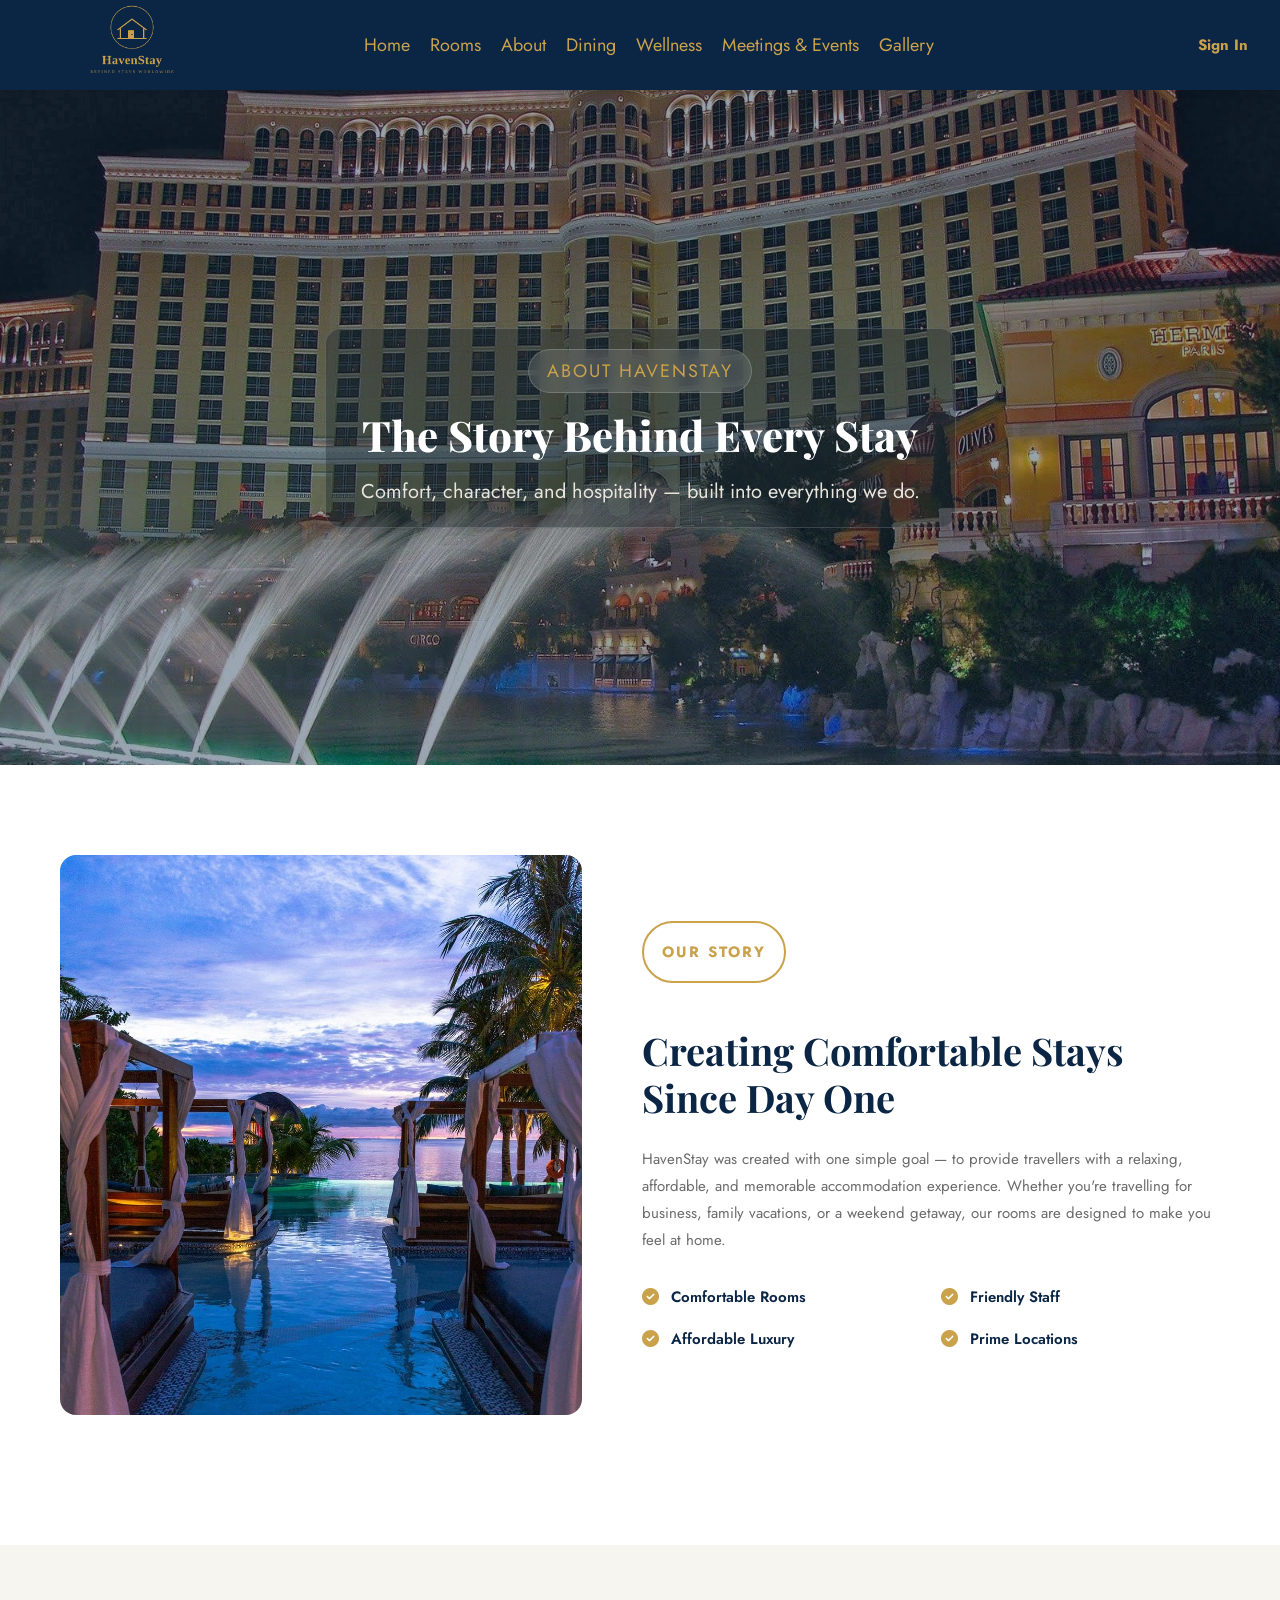
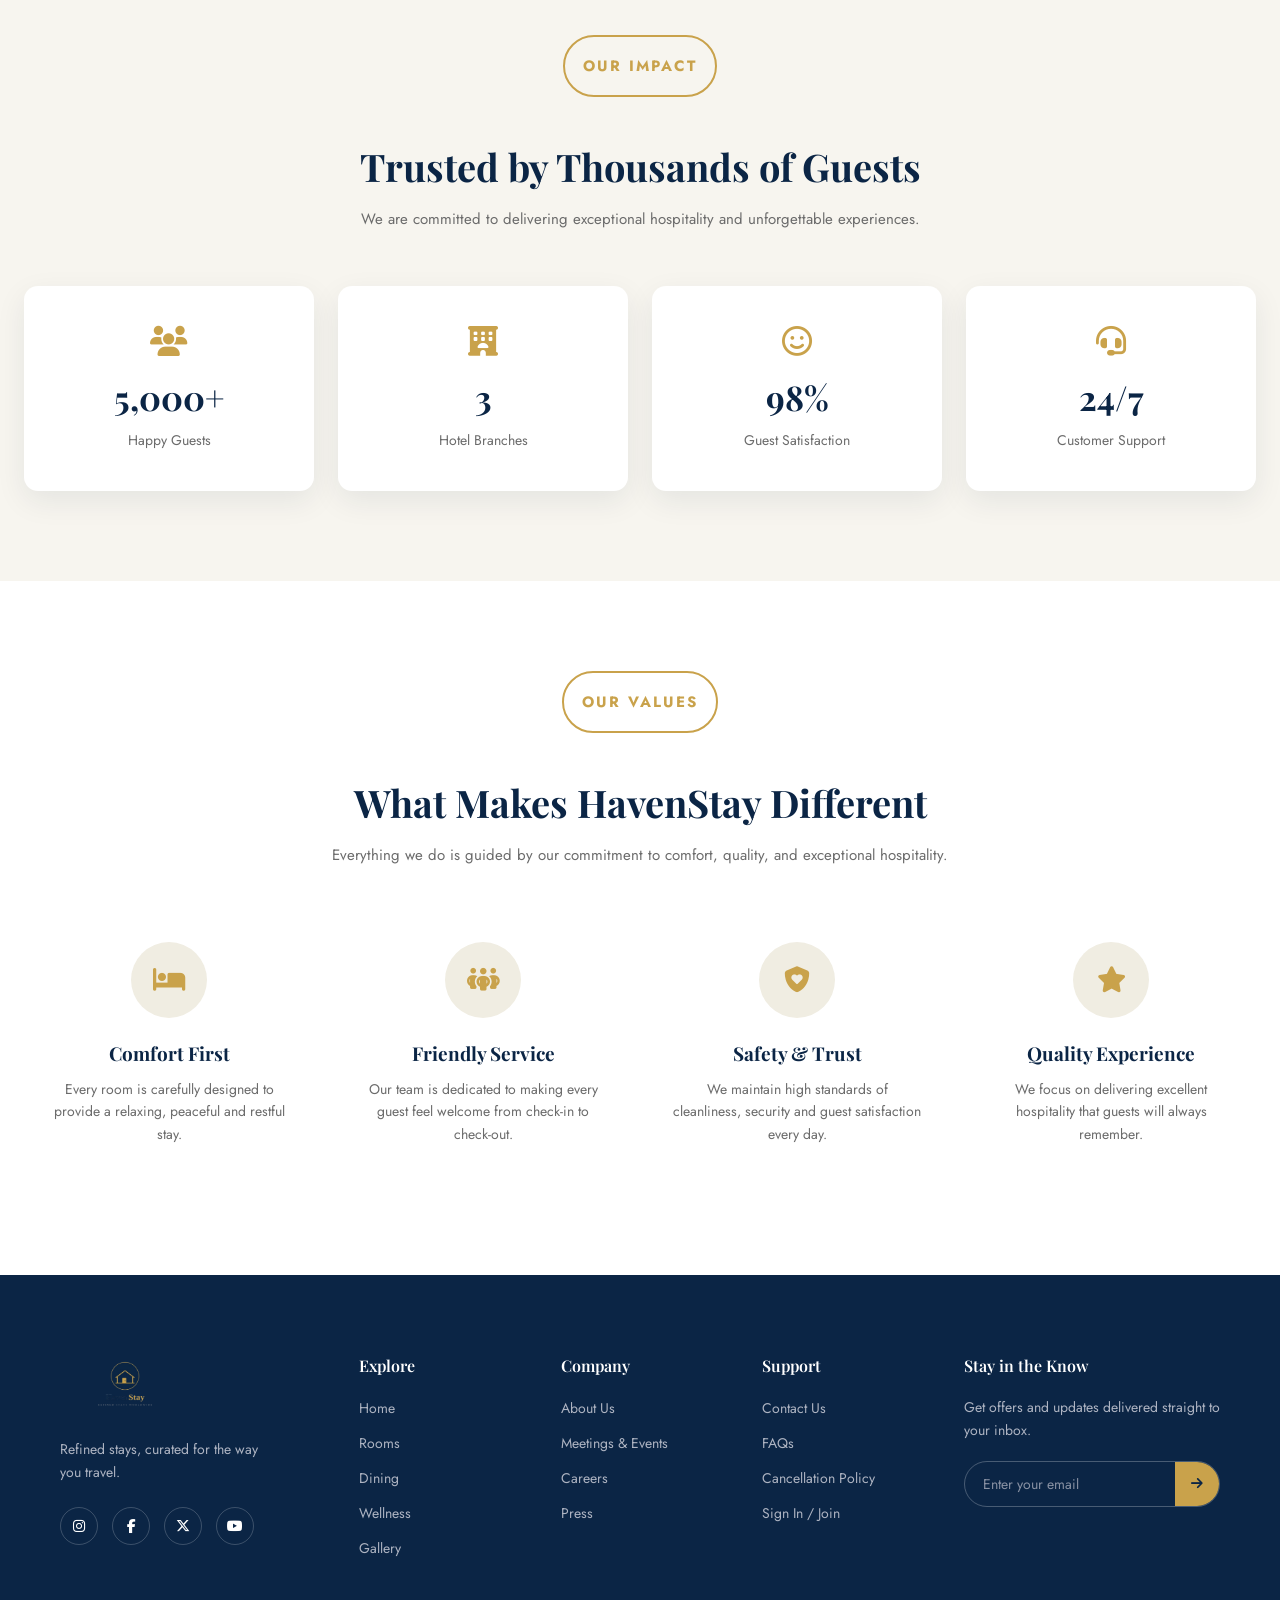
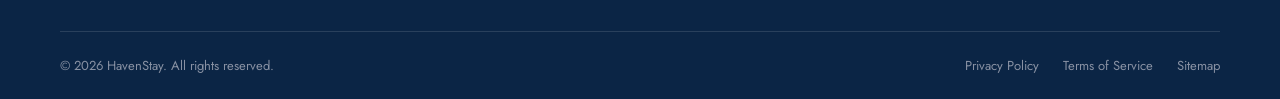
==== commit 366f226a: "12th commit" ====
--- a/about.html
+++ b/about.html
@@ -63,121 +63,121 @@
 
 
     <section class="page-hero" style="background-image: url('assets/Hero-6.jpg')">
-  <div class="page-hero-content">
-    <span class="page-hero-eyebrow">About HavenStay</span>
-    <h1>The Story Behind Every Stay</h1>
-    <p>Comfort, character, and hospitality — built into everything we do.</p>
-  </div>
-</section>
-
-<!-- Our Story -->
-<section class="ari-about-story">
-  <div class="ari-about-image">
-    <img src="assets/about-1.jpg" alt="HavenStay lobby">
-  </div>
-
-  <div class="ari-about-content">
-    <span class="ari-dining-badge">Our Story</span>
-    <h2>Creating Comfortable Stays Since Day One</h2>
-    <p>
-      HavenStay was created with one simple goal — to provide travellers with
-      a relaxing, affordable, and memorable accommodation experience. Whether
-      you're travelling for business, family vacations, or a weekend getaway,
-      our rooms are designed to make you feel at home.
-    </p>
-
-    <div class="ari-about-checklist">
-      <div class="ari-about-check-item">
-        <i class="fa-solid fa-circle-check"></i>
-        <span>Comfortable Rooms</span>
-      </div>
-      <div class="ari-about-check-item">
-        <i class="fa-solid fa-circle-check"></i>
-        <span>Friendly Staff</span>
-      </div>
-      <div class="ari-about-check-item">
-        <i class="fa-solid fa-circle-check"></i>
-        <span>Affordable Luxury</span>
-      </div>
-      <div class="ari-about-check-item">
-        <i class="fa-solid fa-circle-check"></i>
-        <span>Prime Locations</span>
-      </div>
-    </div>
-  </div>
-</section>
-
-<!-- Our Impact -->
-<section class="ari-about-impact">
-  <div class="ari-about-impact-header">
-    <span class="ari-dining-badge">Our Impact</span>
-    <h2>Trusted by Thousands of Guests</h2>
-    <p>We are committed to delivering exceptional hospitality and unforgettable experiences.</p>
-  </div>
-
-  <div class="ari-impact-grid">
-    <div class="ari-impact-card">
-      <i class="fa-solid fa-users"></i>
-      <span class="ari-impact-number">5,000+</span>
-      <span class="ari-impact-label">Happy Guests</span>
-    </div>
-
-    <div class="ari-impact-card">
-      <i class="fa-solid fa-hotel"></i>
-      <span class="ari-impact-number">3</span>
-      <span class="ari-impact-label">Hotel Branches</span>
-    </div>
-
-    <div class="ari-impact-card">
-      <i class="fa-regular fa-face-smile"></i>
-      <span class="ari-impact-number">98%</span>
-      <span class="ari-impact-label">Guest Satisfaction</span>
-    </div>
-
-    <div class="ari-impact-card">
-      <i class="fa-solid fa-headset"></i>
-      <span class="ari-impact-number">24/7</span>
-      <span class="ari-impact-label">Customer Support</span>
-    </div>
-  </div>
-</section>
-
-<!-- Our Values -->
-<section class="ari-about-values">
-  <div class="ari-about-impact-header">
-    <span class="ari-dining-badge">Our Values</span>
-    <h2>What Makes HavenStay Different</h2>
-    <p>Everything we do is guided by our commitment to comfort, quality, and exceptional hospitality.</p>
-  </div>
-
-  <div class="ari-values-grid">
-    <div class="ari-value-card">
-      <div class="ari-value-icon"><i class="fa-solid fa-bed"></i></div>
-      <h3>Comfort First</h3>
-      <p>Every room is carefully designed to provide a relaxing, peaceful and restful stay.</p>
-    </div>
-
-    <div class="ari-value-card">
-      <div class="ari-value-icon"><i class="fa-solid fa-people-group"></i></div>
-      <h3>Friendly Service</h3>
-      <p>Our team is dedicated to making every guest feel welcome from check-in to check-out.</p>
-    </div>
-
-    <div class="ari-value-card">
-      <div class="ari-value-icon"><i class="fa-solid fa-shield-heart"></i></div>
-      <h3>Safety &amp; Trust</h3>
-      <p>We maintain high standards of cleanliness, security and guest satisfaction every day.</p>
-    </div>
-
-    <div class="ari-value-card">
-      <div class="ari-value-icon"><i class="fa-solid fa-star"></i></div>
-      <h3>Quality Experience</h3>
-      <p>We focus on delivering excellent hospitality that guests will always remember.</p>
-    </div>
-  </div>
-</section>
-
-<section class="footer">
+      <div class="page-hero-content">
+        <span class="page-hero-eyebrow">About HavenStay</span>
+        <h1>The Story Behind Every Stay</h1>
+        <p>Comfort, character, and hospitality — built into everything we do.</p>
+      </div>
+    </section>
+
+    <!-- Our Story -->
+    <section class="ari-about-story">
+      <div class="ari-about-image">
+        <img src="assets/about-1.jpg" alt="HavenStay lobby">
+      </div>
+
+      <div class="ari-about-content">
+        <span class="ari-dining-badge">Our Story</span>
+        <h2>Creating Comfortable Stays Since Day One</h2>
+        <p>
+          HavenStay was created with one simple goal — to provide travellers with
+          a relaxing, affordable, and memorable accommodation experience. Whether
+          you're travelling for business, family vacations, or a weekend getaway,
+          our rooms are designed to make you feel at home.
+        </p>
+
+        <div class="ari-about-checklist">
+          <div class="ari-about-check-item">
+            <i class="fa-solid fa-circle-check"></i>
+            <span>Comfortable Rooms</span>
+          </div>
+          <div class="ari-about-check-item">
+            <i class="fa-solid fa-circle-check"></i>
+            <span>Friendly Staff</span>
+          </div>
+          <div class="ari-about-check-item">
+            <i class="fa-solid fa-circle-check"></i>
+            <span>Affordable Luxury</span>
+          </div>
+          <div class="ari-about-check-item">
+            <i class="fa-solid fa-circle-check"></i>
+            <span>Prime Locations</span>
+          </div>
+        </div>
+      </div>
+    </section>
+
+    <!-- Our Impact -->
+    <section class="ari-about-impact">
+      <div class="ari-about-impact-header">
+        <span class="ari-dining-badge">Our Impact</span>
+        <h2>Trusted by Thousands of Guests</h2>
+        <p>We are committed to delivering exceptional hospitality and unforgettable experiences.</p>
+      </div>
+
+      <div class="ari-impact-grid">
+        <div class="ari-impact-card">
+          <i class="fa-solid fa-users"></i>
+          <span class="ari-impact-number">5,000+</span>
+          <span class="ari-impact-label">Happy Guests</span>
+        </div>
+
+        <div class="ari-impact-card">
+          <i class="fa-solid fa-hotel"></i>
+          <span class="ari-impact-number">3</span>
+          <span class="ari-impact-label">Hotel Branches</span>
+        </div>
+
+        <div class="ari-impact-card">
+          <i class="fa-regular fa-face-smile"></i>
+          <span class="ari-impact-number">98%</span>
+          <span class="ari-impact-label">Guest Satisfaction</span>
+        </div>
+
+        <div class="ari-impact-card">
+          <i class="fa-solid fa-headset"></i>
+          <span class="ari-impact-number">24/7</span>
+          <span class="ari-impact-label">Customer Support</span>
+        </div>
+      </div>
+    </section>
+
+    <!-- Our Values -->
+    <section class="ari-about-values">
+      <div class="ari-about-impact-header">
+        <span class="ari-dining-badge">Our Values</span>
+        <h2>What Makes HavenStay Different</h2>
+        <p>Everything we do is guided by our commitment to comfort, quality, and exceptional hospitality.</p>
+      </div>
+
+      <div class="ari-values-grid">
+        <div class="ari-value-card">
+          <div class="ari-value-icon"><i class="fa-solid fa-bed"></i></div>
+          <h3>Comfort First</h3>
+          <p>Every room is carefully designed to provide a relaxing, peaceful and restful stay.</p>
+        </div>
+
+        <div class="ari-value-card">
+          <div class="ari-value-icon"><i class="fa-solid fa-people-group"></i></div>
+          <h3>Friendly Service</h3>
+          <p>Our team is dedicated to making every guest feel welcome from check-in to check-out.</p>
+        </div>
+
+        <div class="ari-value-card">
+          <div class="ari-value-icon"><i class="fa-solid fa-shield-heart"></i></div>
+          <h3>Safety &amp; Trust</h3>
+          <p>We maintain high standards of cleanliness, security and guest satisfaction every day.</p>
+        </div>
+
+        <div class="ari-value-card">
+          <div class="ari-value-icon"><i class="fa-solid fa-star"></i></div>
+          <h3>Quality Experience</h3>
+          <p>We focus on delivering excellent hospitality that guests will always remember.</p>
+        </div>
+      </div>
+    </section>
+
+    <section class="footer">
       <footer class="site-footer">
         <div class="footer-top">
           <div class="footer-brand">
--- a/style1.css
+++ b/style1.css
@@ -17,7 +17,7 @@
   --font-body: "Jost", "Helvetica Neue", Arial, sans-serif;
   --hs-navy: #0b2545;
   --hs-gold: #c9a24b;
-  --navbar-height: 110px;
+  --navbar-height: 90px;
   --searchbox-top: 140px;
   --searchbox-height: 100px;
   --hero-clearance: calc(
@@ -141,10 +141,11 @@
 .hero-overlay {
   position: relative;
   z-index: 5;
-  padding: 0 60px;
   max-width: 560px;
   color: #fff;
   text-align: left;
+  padding: 20px 56px;
+  transform: translateY(-20px);
 }
 
 /* Dark Overlay Over Hero Image */
@@ -155,23 +156,30 @@
   left: 0;
   width: 100%;
   height: 100%;
-  background: rgba(0, 0, 0, 0.5);
+  background: rgba(0, 0, 0, 0.4);
   z-index: 1;
 }
 
 /* Hero Main Heading */
 .hero-title {
   font-family: var(--font-display);
-  font-size: 48px;
-  font-weight: 600;
+  font-size: 50px;
+  font-weight: 700;
   margin-bottom: 16px;
   color: var(--hs-gold);
+  background: rgba(0, 0, 0, 0.38);
+  border: 0px solid rgba(255, 255, 255, 0.18);
+  border-radius: 14px;
+  box-shadow: 0 20px 50px rgba(0, 0, 0, 0.3);
+  backdrop-filter: blur(1px);
+  padding: 10px;
 }
 
 /* Hero Description */
 .hero-subtitle {
   font-family: var(--font-body);
-  font-size: 18px;
+  font-size: 22px;
+  font-weight: 700;
   margin-bottom: 28px;
   color: #f0ede6;
 }
@@ -1118,7 +1126,6 @@
    LOGIN / REGISTER PAGE
    ===================================================== */
 
-/*
 .hidden {
   display: none;
 }
@@ -1168,179 +1175,17 @@
   background: rgba(255,255,255,.08);
 }
 
+.auth-content .section-title,
+.auth-subtitle {
+    color: #fff;
+    font-size: 1.2rem;
+}
+
 .auth-content .section-title {
   text-align: center;
   margin-bottom: 40px;
-}
-
-.auth-form {
-  width: 100%;
-  margin: 0 auto;
-  background: transparent;
-  box-shadow: none;
-  border-radius: 0;
-  padding: 0;
-  margin-top: 0;
-}
-
-.form-row {
-  display: grid;
-  grid-template-columns: 1fr 1fr;
-  gap: 18px;
-}
-
-.auth-form input {
-  width: 100%;
-  padding: 16px 18px;
-  background: rgba(35, 35, 35, 0.5);
-  border: 1px solid rgba(255,255,255,.25);
-  border-radius: 14px;
-  backdrop-filter: blur(12px);
   color: #fff;
-  transition: .3s ease;
-}
-
-.auth-form input::placeholder {
-  color: rgba(255,255,255,.7);
-}
-
-.auth-form input:focus {
-  outline: none;
-  border-color: var(--color-green);
-  box-shadow: 0 0 18px rgba(32, 237, 22, 0.35);
-}
-
-.auth-form label {
-  color: #fff;
-}
-
-.auth-content h2 {
-  color: #fff;
-}
-
-.section-title .auth-subtitle {
-  color: rgba(255,255,255,.85);
-  font-size: 1.2rem;
-}
-
-.auth-btn {
-  width: 100%;
-  background: linear-gradient(
-    135deg,
-    var(--color-green),
-    var(--color-green-dark)
-  );
-  border: none;
-}
-
-.auth-switch {
-  margin-top: 20px;
-  text-align: center;
-  color: #000;
-}
-
-.auth-link {
-  color: var(--color-black);
-  font-weight: 700;
-  text-decoration: underline;
-}
-
-.auth-link:hover {
-  text-decoration: underline;
-}
-
-.form-group {
-  margin-bottom: 16px;
-}
-
-.form-group label {
-  display: block;
-  margin-bottom: 6px;
-  font-weight: 600;
-  font-size: 0.9rem;
-}
-
-.form-group input,
-.form-group textarea {
-  width: 100%;
-  padding: 10px 12px;
-  border: 1px solid #dbe2e4;
-  border-radius: 6px;
-  font-size: 0.95rem;
-}
-
-.form-group input:focus,
-.form-group textarea:focus {
-  outline: 2px solid var(--color-green);
-}
-
-.form-error {
-  color: #d9534f;
-  font-size: 0.8rem;
-  margin-top: 4px;
-  display: none;
-}
-
-.form-success {
-  background-color: #e6f6ec;
-  color: var(--color-green-dark);
-  padding: 12px;
-  border-radius: 8px;
-  margin-top: 14px;
-  display: none;
-}
-*/
-
-/* ===================
-   Auth / Login-Register
-   =================== */
-
-.hidden {
-  display: none !important;
-}
-
-.auth-section {
-  min-height: 100vh;
-  display: flex;
-  align-items: center;
-  justify-content: center;
-  background: linear-gradient(135deg, #0B2545 0%, #13315c 100%);
-  padding: 60px 24px;
-}
-
-.auth-container {
-  width: 100%;
-  max-width: 480px;
-}
-
-.auth-content {
-  background: #fff;
-  border-radius: 16px;
-  padding: 48px 44px;
-  box-shadow: 0 24px 60px rgba(0,0,0,0.35);
-}
-
-.auth-content .section-title {
-  text-align: center;
-  margin-bottom: 32px;
-}
-
-.auth-content .section-title h2 {
-  font-family: var(--font-display);
-  font-size: 30px;
-  color: var(--hs-navy);
-  margin-bottom: 10px;
-}
-
-.auth-subtitle {
-  font-size: 15px;
-  color: #6b6b6b;
-}
-
-
-/* ===================
-   Auth Form
-   =================== */
+}
 
 .auth-form {
   display: flex;
@@ -1365,19 +1210,18 @@
 }
 
 .form-group label {
-  font-size: 13px;
-  font-weight: 600;
-  color: var(--hs-navy);
+  color: #fff;
   letter-spacing: 0.3px;
 }
 
 .form-group input {
-  border: 1px solid #dcd8cf;
+  border:1px solid rgba(255,255,255,.25);
   border-radius: 8px;
+  background:rgba(35, 35, 35, 0.5);
   padding: 13px 16px;
   font-family: var(--font-body);
-  font-size: 15px;
-  color: var(--hs-navy);
+  font-size: 17px;
+  color: #fff;
   outline: none;
   transition: border-color 0.2s ease, box-shadow 0.2s ease;
 }
@@ -1405,11 +1249,6 @@
 .form-error.visible {
   display: block;
 }
-
-
-/* ===================
-   Auth Button
-   =================== */
 
 .auth-btn {
   width: 100%;
@@ -1431,6 +1270,178 @@
 }
 
 .auth-switch {
+  margin-top: 20px;
+  text-align: center;
+  color: #000;
+}
+
+.auth-link {
+  color: var(--color-black);
+  font-weight: 700;
+  text-decoration: underline;
+}
+
+.auth-link:hover {
+  text-decoration: underline;
+}
+
+.form-error {
+  color: #d9534f;
+  font-size: 0.8rem;
+  margin-top: 4px;
+  display: none;
+}
+
+.form-success {
+  background-color: #e6f6ec;
+  color: var(--color-green-dark);
+  padding: 12px;
+  border-radius: 8px;
+  margin-top: 14px;
+  display: none;
+}
+
+
+/* ===================
+   Auth / Login-Register
+   =================== */
+/*
+.hidden {
+  display: none !important;
+}
+
+.auth-section {
+  min-height: 100vh;
+  display: flex;
+  align-items: center;
+  justify-content: center;
+  background: linear-gradient(135deg, #0B2545 0%, #13315c 100%);
+  padding: 60px 24px;
+}
+
+.auth-container {
+  width: 100%;
+  max-width: 480px;
+}
+
+.auth-content {
+  background: #fff;
+  border-radius: 16px;
+  padding: 48px 44px;
+  box-shadow: 0 24px 60px rgba(0,0,0,0.35);
+}
+
+.auth-content .section-title {
+  text-align: center;
+  margin-bottom: 32px;
+}
+
+.auth-content .section-title h2 {
+  font-family: var(--font-display);
+  font-size: 30px;
+  color: var(--hs-navy);
+  margin-bottom: 10px;
+}
+
+.auth-subtitle {
+  font-size: 15px;
+  color: #6b6b6b;
+}
+
+
+/* ===================
+   Auth Form
+   =================== 
+
+.auth-form {
+  display: flex;
+  flex-direction: column;
+  gap: 20px;
+}
+
+.form-row {
+  display: flex;
+  gap: 16px;
+}
+
+.form-row .form-group {
+  flex: 1;
+  min-width: 0;
+}
+
+.form-group {
+  display: flex;
+  flex-direction: column;
+  gap: 6px;
+}
+
+.form-group label {
+  font-size: 13px;
+  font-weight: 600;
+  color: var(--hs-navy);
+  letter-spacing: 0.3px;
+}
+
+.form-group input {
+  border: 1px solid #dcd8cf;
+  border-radius: 8px;
+  padding: 13px 16px;
+  font-family: var(--font-body);
+  font-size: 15px;
+  color: var(--hs-navy);
+  outline: none;
+  transition: border-color 0.2s ease, box-shadow 0.2s ease;
+}
+
+.form-group input::placeholder {
+  color: #a9a9a9;
+}
+
+.form-group input:focus {
+  border-color: var(--hs-gold);
+  box-shadow: 0 0 0 3px rgba(201,162,75,0.18);
+}
+
+.form-group input.invalid {
+  border-color: #d64545;
+}
+
+.form-error {
+  display: none;
+  font-size: 12.5px;
+  color: #d64545;
+}
+
+.form-group input.invalid + .form-error,
+.form-error.visible {
+  display: block;
+}
+
+
+/* ===================
+   Auth Button
+   =================== 
+
+.auth-btn {
+  width: 100%;
+  border: none;
+  background: var(--hs-navy);
+  color: #fff;
+  font-family: var(--font-body);
+  font-weight: 600;
+  font-size: 16px;
+  padding: 15px;
+  border-radius: 999px;
+  cursor: pointer;
+  transition: background 0.2s ease, transform 0.15s ease;
+}
+
+.auth-btn:hover {
+  background: #13315c;
+  transform: translateY(-1px);
+}
+
+.auth-switch {
   text-align: center;
   font-size: 14px;
   color: #6b6b6b;
@@ -1445,7 +1456,7 @@
 
 .auth-switch .auth-link:hover {
   text-decoration: underline;
-}
+}*/
 
 
 /* ===================
@@ -1533,6 +1544,14 @@
   padding: 160px 24px 40px;
 }
 
+.page-hero-content{
+    display: inline-block;
+    padding:20px 35px;
+    background: rgba(30,42,47,.40);
+    border: 1px solid rgba(255,255,255,.15);
+    border-radius: 16px;
+}
+
 .ari-rooms-hero h1 {
   font-family: var(--font-display);
   font-size: 44px;
@@ -1746,34 +1765,38 @@
   content: "";
   position: absolute;
   inset: 0;
-  background: rgba(11,37,69,0.55);
+  background: rgba(11,37,69,0.4);
 }
 
 .page-hero-content {
   position: relative;
   z-index: 1;
   max-width: 640px;
-  padding: 0 24px;
 }
 
 .page-hero-eyebrow {
-  display: block;
-  font-size: 13px;
+  display: inline-block;
+  font-size: 18px;
   letter-spacing: 2px;
   text-transform: uppercase;
   color: var(--hs-gold);
   margin-bottom: 14px;
+  padding:8px 18px;
+  background:rgba(255,255,255,.12);
+  border:1px solid rgba(255,255,255,.18);
+  border-radius:30px;
+  backdrop-filter:blur(8px);
 }
 
 .page-hero h1 {
   font-family: var(--font-display);
   font-size: 42px;
-  font-weight: 600;
+  font-weight: 800;
   margin-bottom: 14px;
 }
 
 .page-hero p {
-  font-size: 16px;
+  font-size: 20px;
   color: #e8e5dd;
   line-height: 1.5;
 }
@@ -1786,7 +1809,7 @@
 .ari-dining-intro {
   display: flex;
   gap: 0;
-  max-width: 1200px;
+  max-width: 1100px;
   margin: 60px auto 100px;
   background: #fff;
   border-radius: 16px;
@@ -1817,13 +1840,13 @@
 .ari-dining-badge {
   display: inline-block;
   align-self: flex-start;
-  border: 1px solid var(--hs-gold);
+  border: 2px solid var(--hs-gold);
   color: var(--hs-gold);
-  font-size: 12px;
-  font-weight: 600;
-  letter-spacing: 1.5px;
+  font-size: 15px;
+  font-weight: 700;
+  letter-spacing: 2px;
   text-transform: uppercase;
-  padding: 8px 18px;
+  padding: 18px;
   border-radius: 999px;
   margin-bottom: 24px;
 }
@@ -1844,15 +1867,13 @@
   max-width: 440px;
 }
 
-
 /* Dining Features */
 
 .ari-dining-features {
   display: grid;
   grid-template-columns: 1fr 1fr;
-  gap: 28px 20px;
+  gap: 0;
   margin-bottom: 40px;
-  padding-bottom: 4px;
 }
 
 .ari-dining-feature {
@@ -1861,22 +1882,30 @@
   align-items: center;
   text-align: center;
   gap: 10px;
-  padding-bottom: 24px;
-  border-bottom: 1px solid #eee;
+  padding: 28px 20px;
 }
 
 .ari-dining-feature i {
-  font-size: 26px;
+  font-size: 2.4rem;
   color: var(--hs-gold);
 }
 
 .ari-dining-feature span {
   font-family: var(--font-body);
-  font-weight: 600;
-  font-size: 14px;
+  font-weight: 670;
+  font-size: 16px;
   color: var(--hs-navy);
 }
 
+/* Vertical line */
+.ari-dining-feature:nth-child(odd){
+    border-right:1.5px solid rgba(0,0,0,.08);
+}
+
+/* Horizontal line */
+.ari-dining-feature:nth-child(-n+2){
+    border-bottom:1.5px solid rgba(0,0,0,.08);
+}
 
 /* Dining CTA Button */
 
@@ -1888,7 +1917,7 @@
   font-weight: 600;
   font-size: 15px;
   text-decoration: none;
-  padding: 14px 40px;
+  padding: 18px 44px;
   border-radius: 999px;
   transition: background 0.2s ease, color 0.2s ease;
 }
@@ -1925,21 +1954,52 @@
   }
 }
 
+/* =========================
+   Responsive CTA
+   ========================= */
+
+@media (max-width: 768px) {
+
+  .ari-dining-cta {
+    font-size: 14px;
+    padding: 16px 34px;
+  }
+
+}
+
+@media (max-width: 480px) {
+
+  .ari-dining-cta {
+    display: flex;
+    justify-content: center;
+    align-items: center;
+
+    width: 100%;
+    max-width: 280px;
+
+    margin: 0 auto;
+
+    font-size: 14px;
+    padding: 15px 24px;
+  }
+
+}
 
 /* =========================
    Restaurants Section
    ========================= */
 
 .ari-restaurants {
-  max-width: 1400px;
-  margin: 0 auto;
-  padding: 20px 60px 100px;
+    max-width: 1400px;
+    margin: 0 auto;
+    padding: 70px 60px;
+    background: #f8fafc;
 }
 
 .ari-restaurants-header {
   text-align: center;
   max-width: 640px;
-  margin: 0 auto 56px;
+  margin: 0 auto 60px;
 }
 
 .ari-restaurants-header .ari-dining-badge {
@@ -1948,7 +2008,7 @@
 
 .ari-restaurants-header h2 {
   font-family: var(--font-display);
-  font-size: 36px;
+  font-size: 42px;
   font-weight: 600;
   color: var(--hs-navy);
   line-height: 1.25;
@@ -1956,7 +2016,7 @@
 }
 
 .ari-restaurants-header p {
-  font-size: 15px;
+  font-size: 17px;
   color: #6b6b6b;
   line-height: 1.6;
 }
@@ -1967,24 +2027,24 @@
 .ari-restaurant-grid {
   display: grid;
   grid-template-columns: repeat(3, 1fr);
-  gap: 28px;
+  gap: 35px;
 }
 
 .ari-restaurant-card {
   background: #fff;
-  border-radius: 12px;
+  border-radius: 20px;
   overflow: hidden;
-  box-shadow: 0 10px 30px rgba(11,37,69,0.1);
+  box-shadow:0 15px 35px rgba(0,0,0,.08);
   transition: transform 0.25s ease, box-shadow 0.25s ease;
 }
 
 .ari-restaurant-card:hover {
-  transform: translateY(-4px);
-  box-shadow: 0 16px 40px rgba(11,37,69,0.16);
+  transform: translateY(-10px);
+  box-shadow:0 25px 45px rgba(0,0,0,.12);
 }
 
 .ari-restaurant-image {
-  height: 220px;
+  height: 320px;
 }
 
 .ari-restaurant-image img {
@@ -1995,48 +2055,47 @@
 }
 
 .ari-restaurant-content {
-  padding: 26px;
+  padding: 30px;
 }
 
 .ari-restaurant-content h3 {
   font-family: var(--font-display);
   font-size: 21px;
   color: var(--hs-navy);
-  margin-bottom: 10px;
+  margin-bottom: 15px;
 }
 
 .ari-restaurant-content > p {
-  font-size: 14px;
+  font-size: 16px;
   color: #6b6b6b;
-  line-height: 1.6;
-  margin-bottom: 20px;
+  line-height: 1.8;
+  margin-bottom: 25px;
 }
 
 
 /* Restaurant Tags */
 
-.ari-restaurant-tags {
-  display: flex;
-  flex-wrap: wrap;
-  gap: 10px;
-  margin-bottom: 22px;
-}
-
-.ari-tag {
-  display: inline-flex;
-  align-items: center;
-  gap: 6px;
-  background: #f6f4ee;
-  color: var(--hs-navy);
-  font-size: 12.5px;
-  font-weight: 600;
-  padding: 7px 14px;
-  border-radius: 999px;
+.ari-restaurant-tags{
+    display:flex;
+    flex-direction:column;
+    gap:14px;
+    margin-bottom:30px;
+}
+
+.ari-tag{
+    display:inline-flex;
+    align-items:center;
+    gap:10px;
+    background:#f7f7f7;
+    padding:10px 16px;
+    border-radius:50px;
+    width:fit-content;
+    font-size:14.5px;
 }
 
 .ari-tag i {
   color: var(--hs-gold);
-  font-size: 12px;
+  font-size: 16px;
 }
 
 
@@ -2048,7 +2107,7 @@
   gap: 6px;
   color: var(--hs-gold);
   font-weight: 600;
-  font-size: 14px;
+  font-size: 16px;
   text-decoration: none;
 }
 
@@ -2056,8 +2115,12 @@
   transition: transform 0.2s ease;
 }
 
-.ari-read-more:hover span {
-  transform: translateX(4px);
+.ari-read-more{
+    transition:.3s ease;
+}
+
+.ari-read-more:hover{
+    gap:14px;
 }
 
 
@@ -2077,6 +2140,269 @@
   }
 }
 
+/*=====================================================
+                SIGNATURE DISHES
+=====================================================*/
+.container {
+  width: 90%;
+  max-width: 1150px;
+  margin: 0 auto;
+}
+
+.signature-dishes{
+    padding:70px 0;
+}
+
+.section-tag{
+  display: inline-block;
+  align-self: flex-start;
+  border: 2px solid var(--hs-gold);
+  color: var(--hs-gold);
+  font-size: 15px;
+  font-weight: 700;
+  letter-spacing: 2px;
+  text-transform: uppercase;
+  padding: 18px;
+  border-radius: 999px;
+  margin-bottom: 24px;
+}
+
+.section-header{
+    text-align:center;
+    max-width:700px;
+    margin:0 auto 70px;
+}
+
+.section-header h2{
+    font-size:2.7rem;
+    margin:15px 0 20px;
+}
+
+.section-header p{
+    color:#666;
+    line-height:1.8;
+}
+
+.dish-grid{
+    display:grid;
+    grid-template-columns:repeat(3,1fr);
+    gap:35px;
+}
+
+.dish-card{
+    background:#fff;
+    border-radius:22px;
+    overflow:hidden;
+    box-shadow:0 15px 35px rgba(0,0,0,.08);
+    transition:.35s ease;
+}
+
+.dish-card:hover{
+    transform:translateY(-10px);
+    box-shadow:0 25px 45px rgba(0,0,0,.12);
+}
+
+.dish-card img{
+    width:100%;
+    height:300px;
+    object-fit:cover;
+    display:block;
+}
+
+.dish-content{
+    padding:28px;
+}
+
+.dish-category{
+    display:inline-block;
+    color:var(--hs-gold);
+    font-size:.78rem;
+    font-weight:700;
+    letter-spacing:2px;
+    text-transform:uppercase;
+    margin-bottom:12px;
+}
+
+.dish-content h3{
+    margin-bottom:18px;
+    color:var(--hs-navy);
+    font-size:1.45rem;
+}
+
+.dish-content p{
+    color:#666;
+    line-height:1.8;
+    margin-bottom:28px;
+}
+
+.dish-divider{
+    width:55px;
+    height:2px;
+    background:var(--hs-gold);
+    border-radius:20px;
+    margin-bottom:22px;
+}
+
+.price-label{
+    display:block;
+    color:#999;
+    font-size:.85rem;
+    margin-bottom:5px;
+    text-transform:uppercase;
+    letter-spacing:1px;
+}
+
+.dish-price{
+    font-size:1.6rem;
+    font-weight:700;
+    color:var(--hs-gold);
+}
+
+.menu-btn{
+    display:block;
+    width:fit-content;
+    margin:60px auto 0;
+    background:transparent;
+    color:var(--hs-navy);
+    border:2px solid var(--hs-gold);
+    padding:14px 34px;
+    border-radius:50px;
+    transition:.3s ease;
+}
+
+.menu-btn:hover{
+    background:var(--hs-gold);
+    color:#fff;
+}
+
+/* =====================================================
+   SIGNATURE DISHES RESPONSIVE
+   ===================================================== */
+
+/* Tablets */
+
+@media (max-width: 992px) {
+
+    .signature-dishes{
+        padding: 60px 0;
+    }
+
+    .section-header{
+        margin: 0 auto 55px;
+        padding: 0 20px;
+    }
+
+    .section-header h2{
+        font-size: 2.2rem;
+    }
+
+    .section-header p{
+        font-size: 15px;
+    }
+
+    .dish-grid{
+        grid-template-columns: repeat(2,1fr);
+        gap: 28px;
+    }
+
+    .dish-card img{
+        height: 260px;
+    }
+
+    .dish-content{
+        padding: 24px;
+    }
+
+}
+
+
+/* Mobile */
+
+@media (max-width: 768px) {
+
+    .container{
+        width: 92%;
+    }
+
+    .section-tag{
+        font-size: 13px;
+        padding: 14px 16px;
+        letter-spacing: 1.5px;
+    }
+
+    .section-header{
+        margin-bottom: 45px;
+    }
+
+    .section-header h2{
+        font-size: 1.9rem;
+    }
+
+    .section-header p{
+        font-size: 14px;
+        line-height: 1.7;
+    }
+
+    .dish-grid{
+        grid-template-columns: 1fr;
+        gap: 28px;
+    }
+
+    .dish-card img{
+        height: 240px;
+    }
+
+    .dish-content{
+        padding: 22px;
+    }
+
+    .dish-content h3{
+        font-size: 1.3rem;
+    }
+
+    .dish-content p{
+        font-size: 14px;
+        margin-bottom: 24px;
+    }
+
+    .dish-price{
+        font-size: 1.4rem;
+    }
+
+    .menu-btn{
+        margin-top: 45px;
+        padding: 13px 28px;
+        font-size: 14px;
+    }
+
+}
+
+
+/* Small Phones */
+
+@media (max-width: 480px){
+
+    .signature-dishes{
+        padding: 50px 0;
+    }
+
+    .section-header h2{
+        font-size: 1.7rem;
+    }
+
+    .dish-card{
+        border-radius: 18px;
+    }
+
+    .dish-card img{
+        height: 220px;
+    }
+
+    .dish-content{
+        padding: 20px;
+    }
+
+}
 
 /* =========================
    Chefs Section
@@ -2085,7 +2411,8 @@
 .ari-chefs {
   max-width: 1300px;
   margin: 0 auto;
-  padding: 20px 60px 110px;
+  padding: 50px 60px 110px;
+  background: #f8fafc;;
 }
 
 .ari-chefs-header {
@@ -2160,6 +2487,93 @@
   text-transform: uppercase;
 }
 
+/*=====================================================
+                EXECUTIVE CHEF
+=====================================================*/
+
+.executive-chef{
+    padding:160px 30px 0 0;
+    background:#faf8f4;
+}
+
+.chef-card{
+    display:grid;
+    grid-template-columns:420px 1fr;
+    align-items:center;
+    gap:70px;
+}
+
+.chef-image img{
+    width:100%;
+    height:520px;
+    object-fit:cover;
+    border-radius:24px;
+    display:block;
+    box-shadow:0 18px 40px rgba(0,0,0,.12);
+}
+
+.chef-content h2{
+    font-size:2.6rem;
+    margin:18px 0 35px;
+}
+
+.chef-content blockquote{
+    font-size:1.25rem;
+    line-height:2;
+    color:#555;
+    font-style:italic;
+    margin-bottom:45px;
+    position:relative;
+    padding-left:35px;
+}
+
+.chef-content blockquote::before{
+    content:"";
+    position:absolute;
+    left:0;
+    top:8px;
+    width:6px;
+    height:85%;
+    background:var(--hs-gold);
+    border-radius:20px;
+}
+
+.chef-details h4{
+    font-size:1.4rem;
+    margin-bottom:8px;
+}
+
+.chef-details span{
+    color:#888;
+    letter-spacing:1px;
+}
+
+.chef-role{
+    display:block;
+    color:#888;
+    letter-spacing:1px;
+    margin-bottom:18px;
+}
+
+.chef-experience{
+    display:inline-flex;
+    align-items:center;
+    gap:10px;
+    background:#fff;
+    padding:12px 20px;
+    border-radius:50px;
+    box-shadow:0 10px 25px rgba(0,0,0,.08);
+}
+
+.chef-experience i{
+    color:var(--hs-gold);
+    font-size:1.1rem;
+}
+
+.chef-experience span{
+    color:var(--hs-navy);
+    font-weight:600;
+}
 
 /* =========================
    Chefs Section - Tablet
@@ -2188,6 +2602,159 @@
   }
 }
 
+/* =====================================================
+   EXECUTIVE CHEF RESPONSIVE
+   ===================================================== */
+
+/* Tablets */
+
+@media (max-width: 992px) {
+
+    .executive-chef{
+        padding:100px 24px 0;
+    }
+
+    .chef-card{
+        grid-template-columns:1fr;
+        gap:50px;
+    }
+
+    .chef-image{
+        max-width:500px;
+        margin:0 auto;
+    }
+
+    .chef-image img{
+        height:460px;
+    }
+
+    .chef-content{
+        text-align:center;
+    }
+
+    .chef-content h2{
+        font-size:2.2rem;
+        margin:18px 0 28px;
+    }
+
+    .chef-content blockquote{
+        padding-left:0;
+        font-size:1.15rem;
+        margin-bottom:35px;
+    }
+
+    .chef-content blockquote::before{
+        display:none;
+    }
+
+    .chef-details{
+        display:flex;
+        flex-direction:column;
+        align-items:center;
+    }
+
+}
+
+
+/* Mobile */
+
+@media (max-width:768px){
+
+    .executive-chef{
+        padding:80px 20px 0;
+    }
+
+    .chef-card{
+        gap:40px;
+    }
+
+    .chef-image img{
+        height:380px;
+        border-radius:20px;
+    }
+
+    .chef-content h2{
+        font-size:1.9rem;
+    }
+
+    .chef-content blockquote{
+        font-size:1rem;
+        line-height:1.9;
+    }
+
+    .chef-details h4{
+        font-size:1.25rem;
+    }
+
+    .chef-role,
+    .chef-details span{
+        font-size:14px;
+    }
+
+    .chef-experience{
+        padding:10px 18px;
+    }
+
+    .chef-experience span{
+        font-size:14px;
+    }
+
+        .chef-card{
+        grid-template-columns: 1fr;
+    }
+
+    .chef-content{
+        order: 1;
+    }
+
+    .chef-image{
+        order: 2;
+    }
+
+}
+
+
+/* Small Phones */
+
+@media (max-width:480px){
+
+    .executive-chef{
+        padding:70px 16px 0;
+    }
+
+    .chef-image img{
+        height:300px;
+    }
+
+    .chef-content h2{
+        font-size:1.7rem;
+    }
+
+    .chef-content blockquote{
+        font-size:.95rem;
+        line-height:1.8;
+    }
+
+    .chef-details h4{
+        font-size:1.15rem;
+    }
+
+    .chef-experience{
+        width:100%;
+        justify-content:center;
+    }
+    .chef-card{
+        grid-template-columns: 1fr;
+    }
+
+    .chef-content{
+        order: 1;
+    }
+
+    .chef-image{
+        order: 2;
+    }
+}
 
 /* =========================
    Opening Hours
@@ -2196,7 +2763,7 @@
 .ari-hours {
   max-width: 900px;
   margin: 0 auto;
-  padding: 20px 24px 120px;
+  padding: 60px 24px 120px;
 }
 
 .ari-hours-header {
@@ -2224,7 +2791,9 @@
 .ari-hours-card {
   background: #fff;
   border-radius: 16px;
-  box-shadow: 0 20px 50px rgba(11, 37, 69, 0.1);
+  box-shadow:
+    0 0 35px rgba(212,175,55,.28),
+    0 18px 45px rgba(0,0,0,.10);
   padding: 8px 44px;
 }
 
@@ -3812,7 +4381,7 @@
   gap: 60px;
   max-width: 1300px;
   margin: 60px auto 100px;
-  padding: 0 24px;
+  padding: 30px 60px;
 }
 
 .ari-about-image {
@@ -4753,4 +5322,24 @@
   .nav-links {
     top: var(--navbar-height);
   }
+}
+
+.hidden{
+    display: none !important;
+}
+
+/* Chrome Autofill Fix */
+
+.auth-form input:-webkit-autofill,
+.auth-form input:-webkit-autofill:hover,
+.auth-form input:-webkit-autofill:focus,
+.auth-form input:-webkit-autofill:active{
+
+    -webkit-box-shadow:0 0 0 1000px rgba(91,88,88,0.5) inset !important;
+
+    -webkit-text-fill-color:#fff !important;
+
+    border:1px solid rgba(255,255,255,.25);
+
+    transition:background-color 9999s ease-in-out 0s;
 }
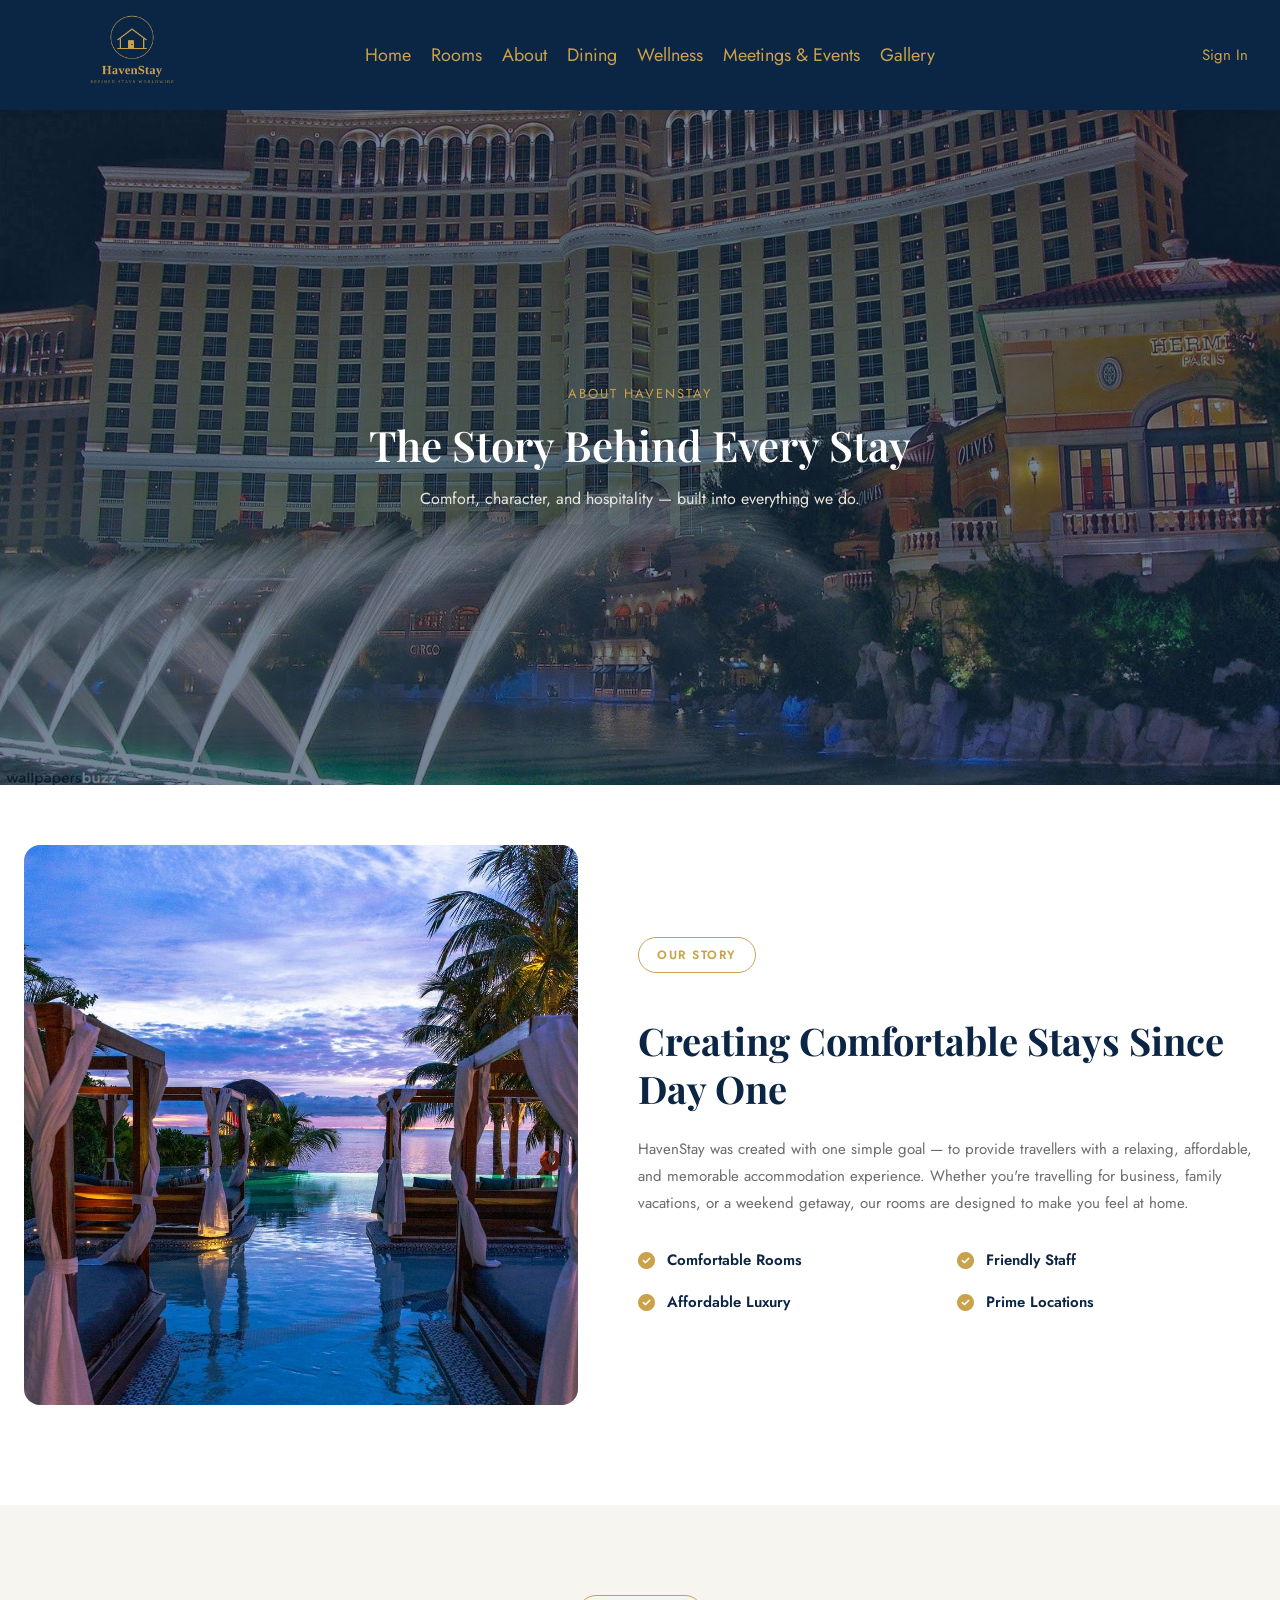
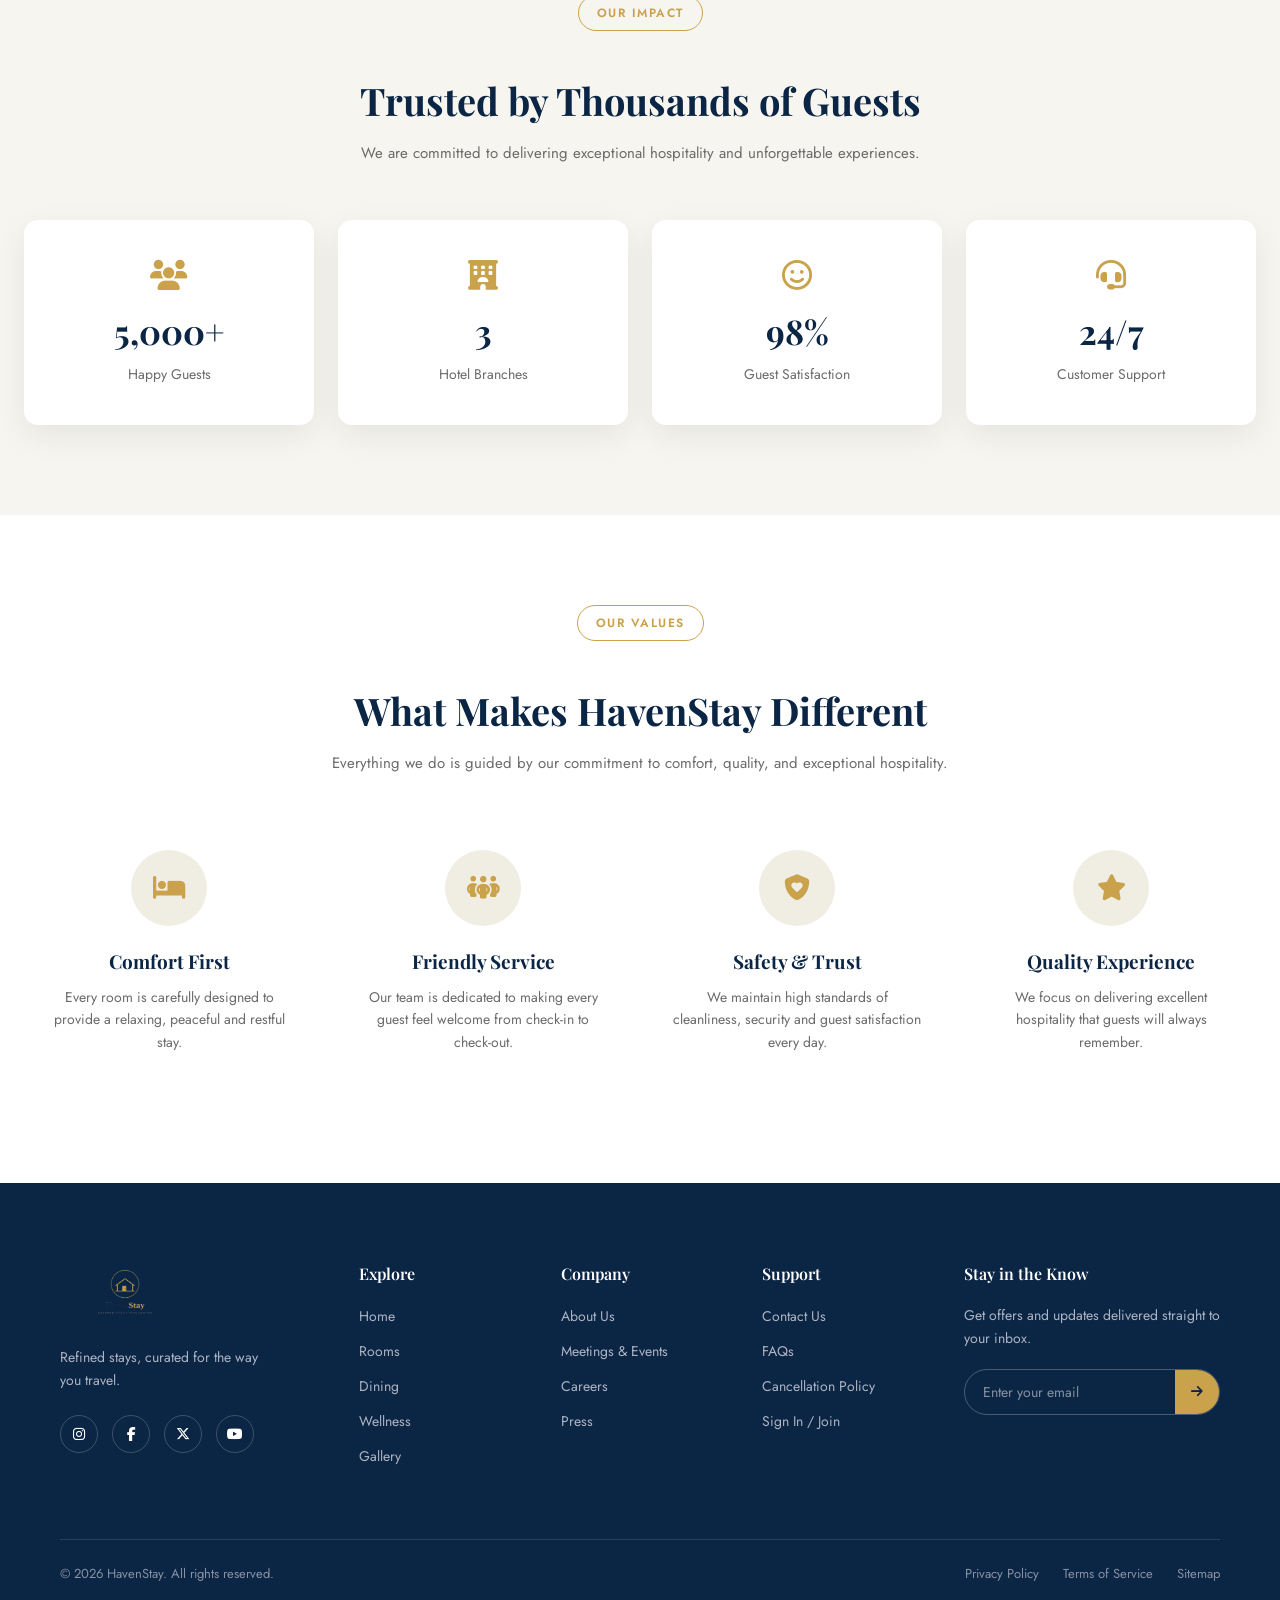
==== commit fe38776e: "Twelfth Commit Toast Pop Up" ====
--- a/about.html
+++ b/about.html
@@ -63,121 +63,121 @@
 
 
     <section class="page-hero" style="background-image: url('assets/Hero-6.jpg')">
-      <div class="page-hero-content">
-        <span class="page-hero-eyebrow">About HavenStay</span>
-        <h1>The Story Behind Every Stay</h1>
-        <p>Comfort, character, and hospitality — built into everything we do.</p>
-      </div>
-    </section>
-
-    <!-- Our Story -->
-    <section class="ari-about-story">
-      <div class="ari-about-image">
-        <img src="assets/about-1.jpg" alt="HavenStay lobby">
-      </div>
-
-      <div class="ari-about-content">
-        <span class="ari-dining-badge">Our Story</span>
-        <h2>Creating Comfortable Stays Since Day One</h2>
-        <p>
-          HavenStay was created with one simple goal — to provide travellers with
-          a relaxing, affordable, and memorable accommodation experience. Whether
-          you're travelling for business, family vacations, or a weekend getaway,
-          our rooms are designed to make you feel at home.
-        </p>
-
-        <div class="ari-about-checklist">
-          <div class="ari-about-check-item">
-            <i class="fa-solid fa-circle-check"></i>
-            <span>Comfortable Rooms</span>
-          </div>
-          <div class="ari-about-check-item">
-            <i class="fa-solid fa-circle-check"></i>
-            <span>Friendly Staff</span>
-          </div>
-          <div class="ari-about-check-item">
-            <i class="fa-solid fa-circle-check"></i>
-            <span>Affordable Luxury</span>
-          </div>
-          <div class="ari-about-check-item">
-            <i class="fa-solid fa-circle-check"></i>
-            <span>Prime Locations</span>
-          </div>
-        </div>
-      </div>
-    </section>
-
-    <!-- Our Impact -->
-    <section class="ari-about-impact">
-      <div class="ari-about-impact-header">
-        <span class="ari-dining-badge">Our Impact</span>
-        <h2>Trusted by Thousands of Guests</h2>
-        <p>We are committed to delivering exceptional hospitality and unforgettable experiences.</p>
-      </div>
-
-      <div class="ari-impact-grid">
-        <div class="ari-impact-card">
-          <i class="fa-solid fa-users"></i>
-          <span class="ari-impact-number">5,000+</span>
-          <span class="ari-impact-label">Happy Guests</span>
-        </div>
-
-        <div class="ari-impact-card">
-          <i class="fa-solid fa-hotel"></i>
-          <span class="ari-impact-number">3</span>
-          <span class="ari-impact-label">Hotel Branches</span>
-        </div>
-
-        <div class="ari-impact-card">
-          <i class="fa-regular fa-face-smile"></i>
-          <span class="ari-impact-number">98%</span>
-          <span class="ari-impact-label">Guest Satisfaction</span>
-        </div>
-
-        <div class="ari-impact-card">
-          <i class="fa-solid fa-headset"></i>
-          <span class="ari-impact-number">24/7</span>
-          <span class="ari-impact-label">Customer Support</span>
-        </div>
-      </div>
-    </section>
-
-    <!-- Our Values -->
-    <section class="ari-about-values">
-      <div class="ari-about-impact-header">
-        <span class="ari-dining-badge">Our Values</span>
-        <h2>What Makes HavenStay Different</h2>
-        <p>Everything we do is guided by our commitment to comfort, quality, and exceptional hospitality.</p>
-      </div>
-
-      <div class="ari-values-grid">
-        <div class="ari-value-card">
-          <div class="ari-value-icon"><i class="fa-solid fa-bed"></i></div>
-          <h3>Comfort First</h3>
-          <p>Every room is carefully designed to provide a relaxing, peaceful and restful stay.</p>
-        </div>
-
-        <div class="ari-value-card">
-          <div class="ari-value-icon"><i class="fa-solid fa-people-group"></i></div>
-          <h3>Friendly Service</h3>
-          <p>Our team is dedicated to making every guest feel welcome from check-in to check-out.</p>
-        </div>
-
-        <div class="ari-value-card">
-          <div class="ari-value-icon"><i class="fa-solid fa-shield-heart"></i></div>
-          <h3>Safety &amp; Trust</h3>
-          <p>We maintain high standards of cleanliness, security and guest satisfaction every day.</p>
-        </div>
-
-        <div class="ari-value-card">
-          <div class="ari-value-icon"><i class="fa-solid fa-star"></i></div>
-          <h3>Quality Experience</h3>
-          <p>We focus on delivering excellent hospitality that guests will always remember.</p>
-        </div>
-      </div>
-    </section>
-
-    <section class="footer">
+  <div class="page-hero-content">
+    <span class="page-hero-eyebrow">About HavenStay</span>
+    <h1>The Story Behind Every Stay</h1>
+    <p>Comfort, character, and hospitality — built into everything we do.</p>
+  </div>
+</section>
+
+<!-- Our Story -->
+<section class="ari-about-story">
+  <div class="ari-about-image">
+    <img src="assets/about-1.jpg" alt="HavenStay lobby">
+  </div>
+
+  <div class="ari-about-content">
+    <span class="ari-dining-badge">Our Story</span>
+    <h2>Creating Comfortable Stays Since Day One</h2>
+    <p>
+      HavenStay was created with one simple goal — to provide travellers with
+      a relaxing, affordable, and memorable accommodation experience. Whether
+      you're travelling for business, family vacations, or a weekend getaway,
+      our rooms are designed to make you feel at home.
+    </p>
+
+    <div class="ari-about-checklist">
+      <div class="ari-about-check-item">
+        <i class="fa-solid fa-circle-check"></i>
+        <span>Comfortable Rooms</span>
+      </div>
+      <div class="ari-about-check-item">
+        <i class="fa-solid fa-circle-check"></i>
+        <span>Friendly Staff</span>
+      </div>
+      <div class="ari-about-check-item">
+        <i class="fa-solid fa-circle-check"></i>
+        <span>Affordable Luxury</span>
+      </div>
+      <div class="ari-about-check-item">
+        <i class="fa-solid fa-circle-check"></i>
+        <span>Prime Locations</span>
+      </div>
+    </div>
+  </div>
+</section>
+
+<!-- Our Impact -->
+<section class="ari-about-impact">
+  <div class="ari-about-impact-header">
+    <span class="ari-dining-badge">Our Impact</span>
+    <h2>Trusted by Thousands of Guests</h2>
+    <p>We are committed to delivering exceptional hospitality and unforgettable experiences.</p>
+  </div>
+
+  <div class="ari-impact-grid">
+    <div class="ari-impact-card">
+      <i class="fa-solid fa-users"></i>
+      <span class="ari-impact-number">5,000+</span>
+      <span class="ari-impact-label">Happy Guests</span>
+    </div>
+
+    <div class="ari-impact-card">
+      <i class="fa-solid fa-hotel"></i>
+      <span class="ari-impact-number">3</span>
+      <span class="ari-impact-label">Hotel Branches</span>
+    </div>
+
+    <div class="ari-impact-card">
+      <i class="fa-regular fa-face-smile"></i>
+      <span class="ari-impact-number">98%</span>
+      <span class="ari-impact-label">Guest Satisfaction</span>
+    </div>
+
+    <div class="ari-impact-card">
+      <i class="fa-solid fa-headset"></i>
+      <span class="ari-impact-number">24/7</span>
+      <span class="ari-impact-label">Customer Support</span>
+    </div>
+  </div>
+</section>
+
+<!-- Our Values -->
+<section class="ari-about-values">
+  <div class="ari-about-impact-header">
+    <span class="ari-dining-badge">Our Values</span>
+    <h2>What Makes HavenStay Different</h2>
+    <p>Everything we do is guided by our commitment to comfort, quality, and exceptional hospitality.</p>
+  </div>
+
+  <div class="ari-values-grid">
+    <div class="ari-value-card">
+      <div class="ari-value-icon"><i class="fa-solid fa-bed"></i></div>
+      <h3>Comfort First</h3>
+      <p>Every room is carefully designed to provide a relaxing, peaceful and restful stay.</p>
+    </div>
+
+    <div class="ari-value-card">
+      <div class="ari-value-icon"><i class="fa-solid fa-people-group"></i></div>
+      <h3>Friendly Service</h3>
+      <p>Our team is dedicated to making every guest feel welcome from check-in to check-out.</p>
+    </div>
+
+    <div class="ari-value-card">
+      <div class="ari-value-icon"><i class="fa-solid fa-shield-heart"></i></div>
+      <h3>Safety &amp; Trust</h3>
+      <p>We maintain high standards of cleanliness, security and guest satisfaction every day.</p>
+    </div>
+
+    <div class="ari-value-card">
+      <div class="ari-value-icon"><i class="fa-solid fa-star"></i></div>
+      <h3>Quality Experience</h3>
+      <p>We focus on delivering excellent hospitality that guests will always remember.</p>
+    </div>
+  </div>
+</section>
+
+<section class="footer">
       <footer class="site-footer">
         <div class="footer-top">
           <div class="footer-brand">
@@ -261,5 +261,6 @@
     <script src="utils.js"></script>
     <script src="script1.js"></script>
     
+    <div id="toast"></div>
   </body>
 </html>
--- a/style1.css
+++ b/style1.css
@@ -17,7 +17,7 @@
   --font-body: "Jost", "Helvetica Neue", Arial, sans-serif;
   --hs-navy: #0b2545;
   --hs-gold: #c9a24b;
-  --navbar-height: 90px;
+  --navbar-height: 110px;
   --searchbox-top: 140px;
   --searchbox-height: 100px;
   --hero-clearance: calc(
@@ -141,11 +141,10 @@
 .hero-overlay {
   position: relative;
   z-index: 5;
+  padding: 0 60px;
   max-width: 560px;
   color: #fff;
   text-align: left;
-  padding: 20px 56px;
-  transform: translateY(-20px);
 }
 
 /* Dark Overlay Over Hero Image */
@@ -156,30 +155,23 @@
   left: 0;
   width: 100%;
   height: 100%;
-  background: rgba(0, 0, 0, 0.4);
+  background: rgba(0, 0, 0, 0.5);
   z-index: 1;
 }
 
 /* Hero Main Heading */
 .hero-title {
   font-family: var(--font-display);
-  font-size: 50px;
-  font-weight: 700;
+  font-size: 48px;
+  font-weight: 600;
   margin-bottom: 16px;
   color: var(--hs-gold);
-  background: rgba(0, 0, 0, 0.38);
-  border: 0px solid rgba(255, 255, 255, 0.18);
-  border-radius: 14px;
-  box-shadow: 0 20px 50px rgba(0, 0, 0, 0.3);
-  backdrop-filter: blur(1px);
-  padding: 10px;
 }
 
 /* Hero Description */
 .hero-subtitle {
   font-family: var(--font-body);
-  font-size: 22px;
-  font-weight: 700;
+  font-size: 18px;
   margin-bottom: 28px;
   color: #f0ede6;
 }
@@ -1126,6 +1118,7 @@
    LOGIN / REGISTER PAGE
    ===================================================== */
 
+/*
 .hidden {
   display: none;
 }
@@ -1175,98 +1168,69 @@
   background: rgba(255,255,255,.08);
 }
 
-.auth-content .section-title,
-.auth-subtitle {
-    color: #fff;
-    font-size: 1.2rem;
-}
-
 .auth-content .section-title {
   text-align: center;
   margin-bottom: 40px;
+}
+
+.auth-form {
+  width: 100%;
+  margin: 0 auto;
+  background: transparent;
+  box-shadow: none;
+  border-radius: 0;
+  padding: 0;
+  margin-top: 0;
+}
+
+.form-row {
+  display: grid;
+  grid-template-columns: 1fr 1fr;
+  gap: 18px;
+}
+
+.auth-form input {
+  width: 100%;
+  padding: 16px 18px;
+  background: rgba(35, 35, 35, 0.5);
+  border: 1px solid rgba(255,255,255,.25);
+  border-radius: 14px;
+  backdrop-filter: blur(12px);
   color: #fff;
-}
-
-.auth-form {
-  display: flex;
-  flex-direction: column;
-  gap: 20px;
-}
-
-.form-row {
-  display: flex;
-  gap: 16px;
-}
-
-.form-row .form-group {
-  flex: 1;
-  min-width: 0;
-}
-
-.form-group {
-  display: flex;
-  flex-direction: column;
-  gap: 6px;
-}
-
-.form-group label {
+  transition: .3s ease;
+}
+
+.auth-form input::placeholder {
+  color: rgba(255,255,255,.7);
+}
+
+.auth-form input:focus {
+  outline: none;
+  border-color: var(--color-green);
+  box-shadow: 0 0 18px rgba(32, 237, 22, 0.35);
+}
+
+.auth-form label {
   color: #fff;
-  letter-spacing: 0.3px;
-}
-
-.form-group input {
-  border:1px solid rgba(255,255,255,.25);
-  border-radius: 8px;
-  background:rgba(35, 35, 35, 0.5);
-  padding: 13px 16px;
-  font-family: var(--font-body);
-  font-size: 17px;
+}
+
+.auth-content h2 {
   color: #fff;
-  outline: none;
-  transition: border-color 0.2s ease, box-shadow 0.2s ease;
-}
-
-.form-group input::placeholder {
-  color: #a9a9a9;
-}
-
-.form-group input:focus {
-  border-color: var(--hs-gold);
-  box-shadow: 0 0 0 3px rgba(201,162,75,0.18);
-}
-
-.form-group input.invalid {
-  border-color: #d64545;
-}
-
-.form-error {
-  display: none;
-  font-size: 12.5px;
-  color: #d64545;
-}
-
-.form-group input.invalid + .form-error,
-.form-error.visible {
-  display: block;
+}
+
+.section-title .auth-subtitle {
+  color: rgba(255,255,255,.85);
+  font-size: 1.2rem;
 }
 
 .auth-btn {
   width: 100%;
+  background: linear-gradient(
+    135deg,
+    var(--color-green),
+    var(--color-green-dark)
+  );
   border: none;
-  background: var(--hs-navy);
-  color: #fff;
-  font-family: var(--font-body);
-  font-weight: 600;
-  font-size: 16px;
-  padding: 15px;
-  border-radius: 999px;
-  cursor: pointer;
-  transition: background 0.2s ease, transform 0.15s ease;
-}
-
-.auth-btn:hover {
-  background: #13315c;
-  transform: translateY(-1px);
 }
 
 .auth-switch {
@@ -1283,6 +1247,31 @@
 
 .auth-link:hover {
   text-decoration: underline;
+}
+
+.form-group {
+  margin-bottom: 16px;
+}
+
+.form-group label {
+  display: block;
+  margin-bottom: 6px;
+  font-weight: 600;
+  font-size: 0.9rem;
+}
+
+.form-group input,
+.form-group textarea {
+  width: 100%;
+  padding: 10px 12px;
+  border: 1px solid #dbe2e4;
+  border-radius: 6px;
+  font-size: 0.95rem;
+}
+
+.form-group input:focus,
+.form-group textarea:focus {
+  outline: 2px solid var(--color-green);
 }
 
 .form-error {
@@ -1300,12 +1289,12 @@
   margin-top: 14px;
   display: none;
 }
-
+*/
 
 /* ===================
    Auth / Login-Register
    =================== */
-/*
+
 .hidden {
   display: none !important;
 }
@@ -1351,7 +1340,7 @@
 
 /* ===================
    Auth Form
-   =================== 
+   =================== */
 
 .auth-form {
   display: flex;
@@ -1420,7 +1409,7 @@
 
 /* ===================
    Auth Button
-   =================== 
+   =================== */
 
 .auth-btn {
   width: 100%;
@@ -1456,7 +1445,7 @@
 
 .auth-switch .auth-link:hover {
   text-decoration: underline;
-}*/
+}
 
 
 /* ===================
@@ -1517,7 +1506,7 @@
   bottom: 32px;
   left: 50%;
   transform: translateX(-50%) translateY(20px);
-  background: var(--hs-navy);
+  background: var(--hs-gold);
   color: #fff;
   padding: 14px 26px;
   border-radius: 999px;
@@ -1544,14 +1533,6 @@
   padding: 160px 24px 40px;
 }
 
-.page-hero-content{
-    display: inline-block;
-    padding:20px 35px;
-    background: rgba(30,42,47,.40);
-    border: 1px solid rgba(255,255,255,.15);
-    border-radius: 16px;
-}
-
 .ari-rooms-hero h1 {
   font-family: var(--font-display);
   font-size: 44px;
@@ -1765,38 +1746,34 @@
   content: "";
   position: absolute;
   inset: 0;
-  background: rgba(11,37,69,0.4);
+  background: rgba(11,37,69,0.55);
 }
 
 .page-hero-content {
   position: relative;
   z-index: 1;
   max-width: 640px;
+  padding: 0 24px;
 }
 
 .page-hero-eyebrow {
-  display: inline-block;
-  font-size: 18px;
+  display: block;
+  font-size: 13px;
   letter-spacing: 2px;
   text-transform: uppercase;
   color: var(--hs-gold);
   margin-bottom: 14px;
-  padding:8px 18px;
-  background:rgba(255,255,255,.12);
-  border:1px solid rgba(255,255,255,.18);
-  border-radius:30px;
-  backdrop-filter:blur(8px);
 }
 
 .page-hero h1 {
   font-family: var(--font-display);
   font-size: 42px;
-  font-weight: 800;
+  font-weight: 600;
   margin-bottom: 14px;
 }
 
 .page-hero p {
-  font-size: 20px;
+  font-size: 16px;
   color: #e8e5dd;
   line-height: 1.5;
 }
@@ -1809,7 +1786,7 @@
 .ari-dining-intro {
   display: flex;
   gap: 0;
-  max-width: 1100px;
+  max-width: 1200px;
   margin: 60px auto 100px;
   background: #fff;
   border-radius: 16px;
@@ -1840,13 +1817,13 @@
 .ari-dining-badge {
   display: inline-block;
   align-self: flex-start;
-  border: 2px solid var(--hs-gold);
+  border: 1px solid var(--hs-gold);
   color: var(--hs-gold);
-  font-size: 15px;
-  font-weight: 700;
-  letter-spacing: 2px;
+  font-size: 12px;
+  font-weight: 600;
+  letter-spacing: 1.5px;
   text-transform: uppercase;
-  padding: 18px;
+  padding: 8px 18px;
   border-radius: 999px;
   margin-bottom: 24px;
 }
@@ -1867,13 +1844,15 @@
   max-width: 440px;
 }
 
+
 /* Dining Features */
 
 .ari-dining-features {
   display: grid;
   grid-template-columns: 1fr 1fr;
-  gap: 0;
+  gap: 28px 20px;
   margin-bottom: 40px;
+  padding-bottom: 4px;
 }
 
 .ari-dining-feature {
@@ -1882,30 +1861,22 @@
   align-items: center;
   text-align: center;
   gap: 10px;
-  padding: 28px 20px;
+  padding-bottom: 24px;
+  border-bottom: 1px solid #eee;
 }
 
 .ari-dining-feature i {
-  font-size: 2.4rem;
+  font-size: 26px;
   color: var(--hs-gold);
 }
 
 .ari-dining-feature span {
   font-family: var(--font-body);
-  font-weight: 670;
-  font-size: 16px;
-  color: var(--hs-navy);
-}
-
-/* Vertical line */
-.ari-dining-feature:nth-child(odd){
-    border-right:1.5px solid rgba(0,0,0,.08);
-}
-
-/* Horizontal line */
-.ari-dining-feature:nth-child(-n+2){
-    border-bottom:1.5px solid rgba(0,0,0,.08);
-}
+  font-weight: 600;
+  font-size: 14px;
+  color: var(--hs-navy);
+}
+
 
 /* Dining CTA Button */
 
@@ -1917,7 +1888,7 @@
   font-weight: 600;
   font-size: 15px;
   text-decoration: none;
-  padding: 18px 44px;
+  padding: 14px 40px;
   border-radius: 999px;
   transition: background 0.2s ease, color 0.2s ease;
 }
@@ -1954,52 +1925,21 @@
   }
 }
 
-/* =========================
-   Responsive CTA
-   ========================= */
-
-@media (max-width: 768px) {
-
-  .ari-dining-cta {
-    font-size: 14px;
-    padding: 16px 34px;
-  }
-
-}
-
-@media (max-width: 480px) {
-
-  .ari-dining-cta {
-    display: flex;
-    justify-content: center;
-    align-items: center;
-
-    width: 100%;
-    max-width: 280px;
-
-    margin: 0 auto;
-
-    font-size: 14px;
-    padding: 15px 24px;
-  }
-
-}
 
 /* =========================
    Restaurants Section
    ========================= */
 
 .ari-restaurants {
-    max-width: 1400px;
-    margin: 0 auto;
-    padding: 70px 60px;
-    background: #f8fafc;
+  max-width: 1400px;
+  margin: 0 auto;
+  padding: 20px 60px 100px;
 }
 
 .ari-restaurants-header {
   text-align: center;
   max-width: 640px;
-  margin: 0 auto 60px;
+  margin: 0 auto 56px;
 }
 
 .ari-restaurants-header .ari-dining-badge {
@@ -2008,7 +1948,7 @@
 
 .ari-restaurants-header h2 {
   font-family: var(--font-display);
-  font-size: 42px;
+  font-size: 36px;
   font-weight: 600;
   color: var(--hs-navy);
   line-height: 1.25;
@@ -2016,7 +1956,7 @@
 }
 
 .ari-restaurants-header p {
-  font-size: 17px;
+  font-size: 15px;
   color: #6b6b6b;
   line-height: 1.6;
 }
@@ -2027,24 +1967,24 @@
 .ari-restaurant-grid {
   display: grid;
   grid-template-columns: repeat(3, 1fr);
-  gap: 35px;
+  gap: 28px;
 }
 
 .ari-restaurant-card {
   background: #fff;
-  border-radius: 20px;
+  border-radius: 12px;
   overflow: hidden;
-  box-shadow:0 15px 35px rgba(0,0,0,.08);
+  box-shadow: 0 10px 30px rgba(11,37,69,0.1);
   transition: transform 0.25s ease, box-shadow 0.25s ease;
 }
 
 .ari-restaurant-card:hover {
-  transform: translateY(-10px);
-  box-shadow:0 25px 45px rgba(0,0,0,.12);
+  transform: translateY(-4px);
+  box-shadow: 0 16px 40px rgba(11,37,69,0.16);
 }
 
 .ari-restaurant-image {
-  height: 320px;
+  height: 220px;
 }
 
 .ari-restaurant-image img {
@@ -2055,47 +1995,48 @@
 }
 
 .ari-restaurant-content {
-  padding: 30px;
+  padding: 26px;
 }
 
 .ari-restaurant-content h3 {
   font-family: var(--font-display);
   font-size: 21px;
   color: var(--hs-navy);
-  margin-bottom: 15px;
+  margin-bottom: 10px;
 }
 
 .ari-restaurant-content > p {
-  font-size: 16px;
+  font-size: 14px;
   color: #6b6b6b;
-  line-height: 1.8;
-  margin-bottom: 25px;
+  line-height: 1.6;
+  margin-bottom: 20px;
 }
 
 
 /* Restaurant Tags */
 
-.ari-restaurant-tags{
-    display:flex;
-    flex-direction:column;
-    gap:14px;
-    margin-bottom:30px;
-}
-
-.ari-tag{
-    display:inline-flex;
-    align-items:center;
-    gap:10px;
-    background:#f7f7f7;
-    padding:10px 16px;
-    border-radius:50px;
-    width:fit-content;
-    font-size:14.5px;
+.ari-restaurant-tags {
+  display: flex;
+  flex-wrap: wrap;
+  gap: 10px;
+  margin-bottom: 22px;
+}
+
+.ari-tag {
+  display: inline-flex;
+  align-items: center;
+  gap: 6px;
+  background: #f6f4ee;
+  color: var(--hs-navy);
+  font-size: 12.5px;
+  font-weight: 600;
+  padding: 7px 14px;
+  border-radius: 999px;
 }
 
 .ari-tag i {
   color: var(--hs-gold);
-  font-size: 16px;
+  font-size: 12px;
 }
 
 
@@ -2107,7 +2048,7 @@
   gap: 6px;
   color: var(--hs-gold);
   font-weight: 600;
-  font-size: 16px;
+  font-size: 14px;
   text-decoration: none;
 }
 
@@ -2115,12 +2056,8 @@
   transition: transform 0.2s ease;
 }
 
-.ari-read-more{
-    transition:.3s ease;
-}
-
-.ari-read-more:hover{
-    gap:14px;
+.ari-read-more:hover span {
+  transform: translateX(4px);
 }
 
 
@@ -2140,269 +2077,6 @@
   }
 }
 
-/*=====================================================
-                SIGNATURE DISHES
-=====================================================*/
-.container {
-  width: 90%;
-  max-width: 1150px;
-  margin: 0 auto;
-}
-
-.signature-dishes{
-    padding:70px 0;
-}
-
-.section-tag{
-  display: inline-block;
-  align-self: flex-start;
-  border: 2px solid var(--hs-gold);
-  color: var(--hs-gold);
-  font-size: 15px;
-  font-weight: 700;
-  letter-spacing: 2px;
-  text-transform: uppercase;
-  padding: 18px;
-  border-radius: 999px;
-  margin-bottom: 24px;
-}
-
-.section-header{
-    text-align:center;
-    max-width:700px;
-    margin:0 auto 70px;
-}
-
-.section-header h2{
-    font-size:2.7rem;
-    margin:15px 0 20px;
-}
-
-.section-header p{
-    color:#666;
-    line-height:1.8;
-}
-
-.dish-grid{
-    display:grid;
-    grid-template-columns:repeat(3,1fr);
-    gap:35px;
-}
-
-.dish-card{
-    background:#fff;
-    border-radius:22px;
-    overflow:hidden;
-    box-shadow:0 15px 35px rgba(0,0,0,.08);
-    transition:.35s ease;
-}
-
-.dish-card:hover{
-    transform:translateY(-10px);
-    box-shadow:0 25px 45px rgba(0,0,0,.12);
-}
-
-.dish-card img{
-    width:100%;
-    height:300px;
-    object-fit:cover;
-    display:block;
-}
-
-.dish-content{
-    padding:28px;
-}
-
-.dish-category{
-    display:inline-block;
-    color:var(--hs-gold);
-    font-size:.78rem;
-    font-weight:700;
-    letter-spacing:2px;
-    text-transform:uppercase;
-    margin-bottom:12px;
-}
-
-.dish-content h3{
-    margin-bottom:18px;
-    color:var(--hs-navy);
-    font-size:1.45rem;
-}
-
-.dish-content p{
-    color:#666;
-    line-height:1.8;
-    margin-bottom:28px;
-}
-
-.dish-divider{
-    width:55px;
-    height:2px;
-    background:var(--hs-gold);
-    border-radius:20px;
-    margin-bottom:22px;
-}
-
-.price-label{
-    display:block;
-    color:#999;
-    font-size:.85rem;
-    margin-bottom:5px;
-    text-transform:uppercase;
-    letter-spacing:1px;
-}
-
-.dish-price{
-    font-size:1.6rem;
-    font-weight:700;
-    color:var(--hs-gold);
-}
-
-.menu-btn{
-    display:block;
-    width:fit-content;
-    margin:60px auto 0;
-    background:transparent;
-    color:var(--hs-navy);
-    border:2px solid var(--hs-gold);
-    padding:14px 34px;
-    border-radius:50px;
-    transition:.3s ease;
-}
-
-.menu-btn:hover{
-    background:var(--hs-gold);
-    color:#fff;
-}
-
-/* =====================================================
-   SIGNATURE DISHES RESPONSIVE
-   ===================================================== */
-
-/* Tablets */
-
-@media (max-width: 992px) {
-
-    .signature-dishes{
-        padding: 60px 0;
-    }
-
-    .section-header{
-        margin: 0 auto 55px;
-        padding: 0 20px;
-    }
-
-    .section-header h2{
-        font-size: 2.2rem;
-    }
-
-    .section-header p{
-        font-size: 15px;
-    }
-
-    .dish-grid{
-        grid-template-columns: repeat(2,1fr);
-        gap: 28px;
-    }
-
-    .dish-card img{
-        height: 260px;
-    }
-
-    .dish-content{
-        padding: 24px;
-    }
-
-}
-
-
-/* Mobile */
-
-@media (max-width: 768px) {
-
-    .container{
-        width: 92%;
-    }
-
-    .section-tag{
-        font-size: 13px;
-        padding: 14px 16px;
-        letter-spacing: 1.5px;
-    }
-
-    .section-header{
-        margin-bottom: 45px;
-    }
-
-    .section-header h2{
-        font-size: 1.9rem;
-    }
-
-    .section-header p{
-        font-size: 14px;
-        line-height: 1.7;
-    }
-
-    .dish-grid{
-        grid-template-columns: 1fr;
-        gap: 28px;
-    }
-
-    .dish-card img{
-        height: 240px;
-    }
-
-    .dish-content{
-        padding: 22px;
-    }
-
-    .dish-content h3{
-        font-size: 1.3rem;
-    }
-
-    .dish-content p{
-        font-size: 14px;
-        margin-bottom: 24px;
-    }
-
-    .dish-price{
-        font-size: 1.4rem;
-    }
-
-    .menu-btn{
-        margin-top: 45px;
-        padding: 13px 28px;
-        font-size: 14px;
-    }
-
-}
-
-
-/* Small Phones */
-
-@media (max-width: 480px){
-
-    .signature-dishes{
-        padding: 50px 0;
-    }
-
-    .section-header h2{
-        font-size: 1.7rem;
-    }
-
-    .dish-card{
-        border-radius: 18px;
-    }
-
-    .dish-card img{
-        height: 220px;
-    }
-
-    .dish-content{
-        padding: 20px;
-    }
-
-}
 
 /* =========================
    Chefs Section
@@ -2411,8 +2085,7 @@
 .ari-chefs {
   max-width: 1300px;
   margin: 0 auto;
-  padding: 50px 60px 110px;
-  background: #f8fafc;;
+  padding: 20px 60px 110px;
 }
 
 .ari-chefs-header {
@@ -2487,93 +2160,6 @@
   text-transform: uppercase;
 }
 
-/*=====================================================
-                EXECUTIVE CHEF
-=====================================================*/
-
-.executive-chef{
-    padding:160px 30px 0 0;
-    background:#faf8f4;
-}
-
-.chef-card{
-    display:grid;
-    grid-template-columns:420px 1fr;
-    align-items:center;
-    gap:70px;
-}
-
-.chef-image img{
-    width:100%;
-    height:520px;
-    object-fit:cover;
-    border-radius:24px;
-    display:block;
-    box-shadow:0 18px 40px rgba(0,0,0,.12);
-}
-
-.chef-content h2{
-    font-size:2.6rem;
-    margin:18px 0 35px;
-}
-
-.chef-content blockquote{
-    font-size:1.25rem;
-    line-height:2;
-    color:#555;
-    font-style:italic;
-    margin-bottom:45px;
-    position:relative;
-    padding-left:35px;
-}
-
-.chef-content blockquote::before{
-    content:"";
-    position:absolute;
-    left:0;
-    top:8px;
-    width:6px;
-    height:85%;
-    background:var(--hs-gold);
-    border-radius:20px;
-}
-
-.chef-details h4{
-    font-size:1.4rem;
-    margin-bottom:8px;
-}
-
-.chef-details span{
-    color:#888;
-    letter-spacing:1px;
-}
-
-.chef-role{
-    display:block;
-    color:#888;
-    letter-spacing:1px;
-    margin-bottom:18px;
-}
-
-.chef-experience{
-    display:inline-flex;
-    align-items:center;
-    gap:10px;
-    background:#fff;
-    padding:12px 20px;
-    border-radius:50px;
-    box-shadow:0 10px 25px rgba(0,0,0,.08);
-}
-
-.chef-experience i{
-    color:var(--hs-gold);
-    font-size:1.1rem;
-}
-
-.chef-experience span{
-    color:var(--hs-navy);
-    font-weight:600;
-}
 
 /* =========================
    Chefs Section - Tablet
@@ -2602,159 +2188,6 @@
   }
 }
 
-/* =====================================================
-   EXECUTIVE CHEF RESPONSIVE
-   ===================================================== */
-
-/* Tablets */
-
-@media (max-width: 992px) {
-
-    .executive-chef{
-        padding:100px 24px 0;
-    }
-
-    .chef-card{
-        grid-template-columns:1fr;
-        gap:50px;
-    }
-
-    .chef-image{
-        max-width:500px;
-        margin:0 auto;
-    }
-
-    .chef-image img{
-        height:460px;
-    }
-
-    .chef-content{
-        text-align:center;
-    }
-
-    .chef-content h2{
-        font-size:2.2rem;
-        margin:18px 0 28px;
-    }
-
-    .chef-content blockquote{
-        padding-left:0;
-        font-size:1.15rem;
-        margin-bottom:35px;
-    }
-
-    .chef-content blockquote::before{
-        display:none;
-    }
-
-    .chef-details{
-        display:flex;
-        flex-direction:column;
-        align-items:center;
-    }
-
-}
-
-
-/* Mobile */
-
-@media (max-width:768px){
-
-    .executive-chef{
-        padding:80px 20px 0;
-    }
-
-    .chef-card{
-        gap:40px;
-    }
-
-    .chef-image img{
-        height:380px;
-        border-radius:20px;
-    }
-
-    .chef-content h2{
-        font-size:1.9rem;
-    }
-
-    .chef-content blockquote{
-        font-size:1rem;
-        line-height:1.9;
-    }
-
-    .chef-details h4{
-        font-size:1.25rem;
-    }
-
-    .chef-role,
-    .chef-details span{
-        font-size:14px;
-    }
-
-    .chef-experience{
-        padding:10px 18px;
-    }
-
-    .chef-experience span{
-        font-size:14px;
-    }
-
-        .chef-card{
-        grid-template-columns: 1fr;
-    }
-
-    .chef-content{
-        order: 1;
-    }
-
-    .chef-image{
-        order: 2;
-    }
-
-}
-
-
-/* Small Phones */
-
-@media (max-width:480px){
-
-    .executive-chef{
-        padding:70px 16px 0;
-    }
-
-    .chef-image img{
-        height:300px;
-    }
-
-    .chef-content h2{
-        font-size:1.7rem;
-    }
-
-    .chef-content blockquote{
-        font-size:.95rem;
-        line-height:1.8;
-    }
-
-    .chef-details h4{
-        font-size:1.15rem;
-    }
-
-    .chef-experience{
-        width:100%;
-        justify-content:center;
-    }
-    .chef-card{
-        grid-template-columns: 1fr;
-    }
-
-    .chef-content{
-        order: 1;
-    }
-
-    .chef-image{
-        order: 2;
-    }
-}
 
 /* =========================
    Opening Hours
@@ -2763,7 +2196,7 @@
 .ari-hours {
   max-width: 900px;
   margin: 0 auto;
-  padding: 60px 24px 120px;
+  padding: 20px 24px 120px;
 }
 
 .ari-hours-header {
@@ -2791,9 +2224,7 @@
 .ari-hours-card {
   background: #fff;
   border-radius: 16px;
-  box-shadow:
-    0 0 35px rgba(212,175,55,.28),
-    0 18px 45px rgba(0,0,0,.10);
+  box-shadow: 0 20px 50px rgba(11, 37, 69, 0.1);
   padding: 8px 44px;
 }
 
@@ -4381,7 +3812,7 @@
   gap: 60px;
   max-width: 1300px;
   margin: 60px auto 100px;
-  padding: 30px 60px;
+  padding: 0 24px;
 }
 
 .ari-about-image {
@@ -5322,24 +4753,4 @@
   .nav-links {
     top: var(--navbar-height);
   }
-}
-
-.hidden{
-    display: none !important;
-}
-
-/* Chrome Autofill Fix */
-
-.auth-form input:-webkit-autofill,
-.auth-form input:-webkit-autofill:hover,
-.auth-form input:-webkit-autofill:focus,
-.auth-form input:-webkit-autofill:active{
-
-    -webkit-box-shadow:0 0 0 1000px rgba(91,88,88,0.5) inset !important;
-
-    -webkit-text-fill-color:#fff !important;
-
-    border:1px solid rgba(255,255,255,.25);
-
-    transition:background-color 9999s ease-in-out 0s;
 }
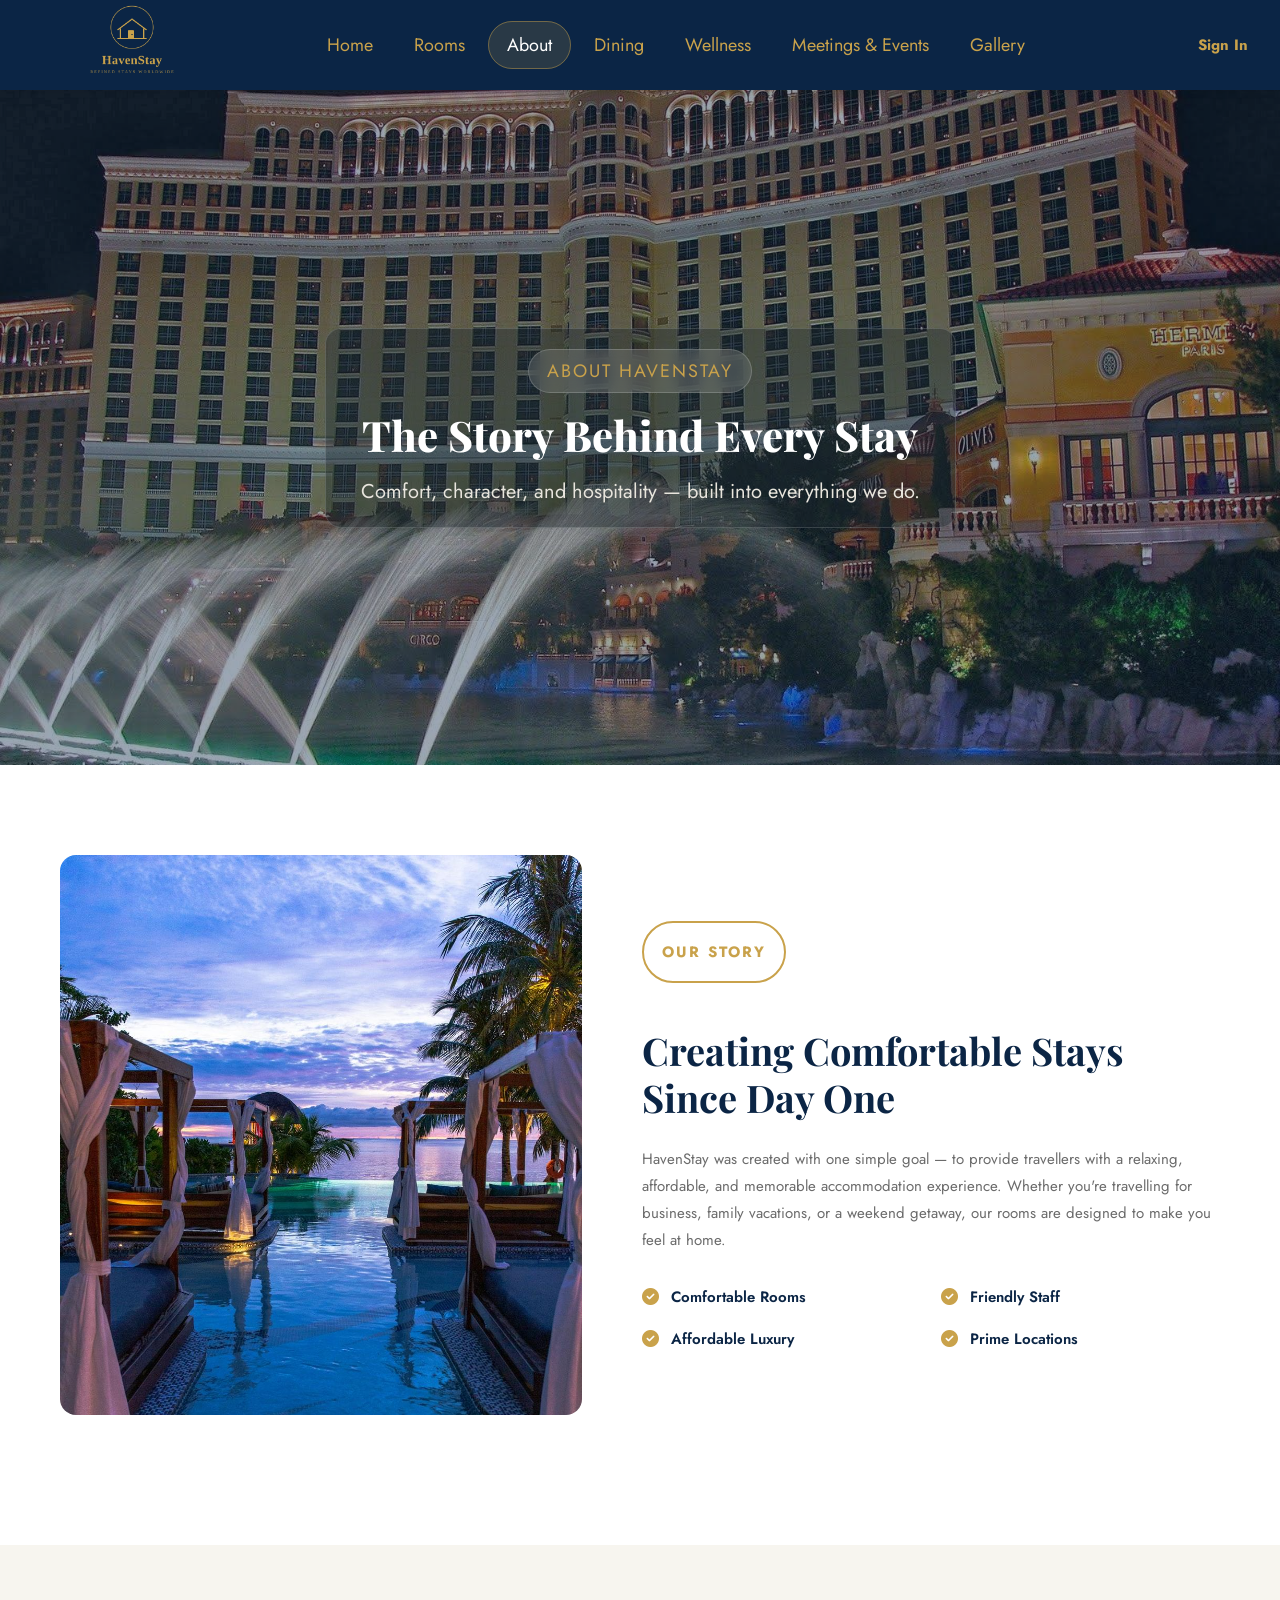
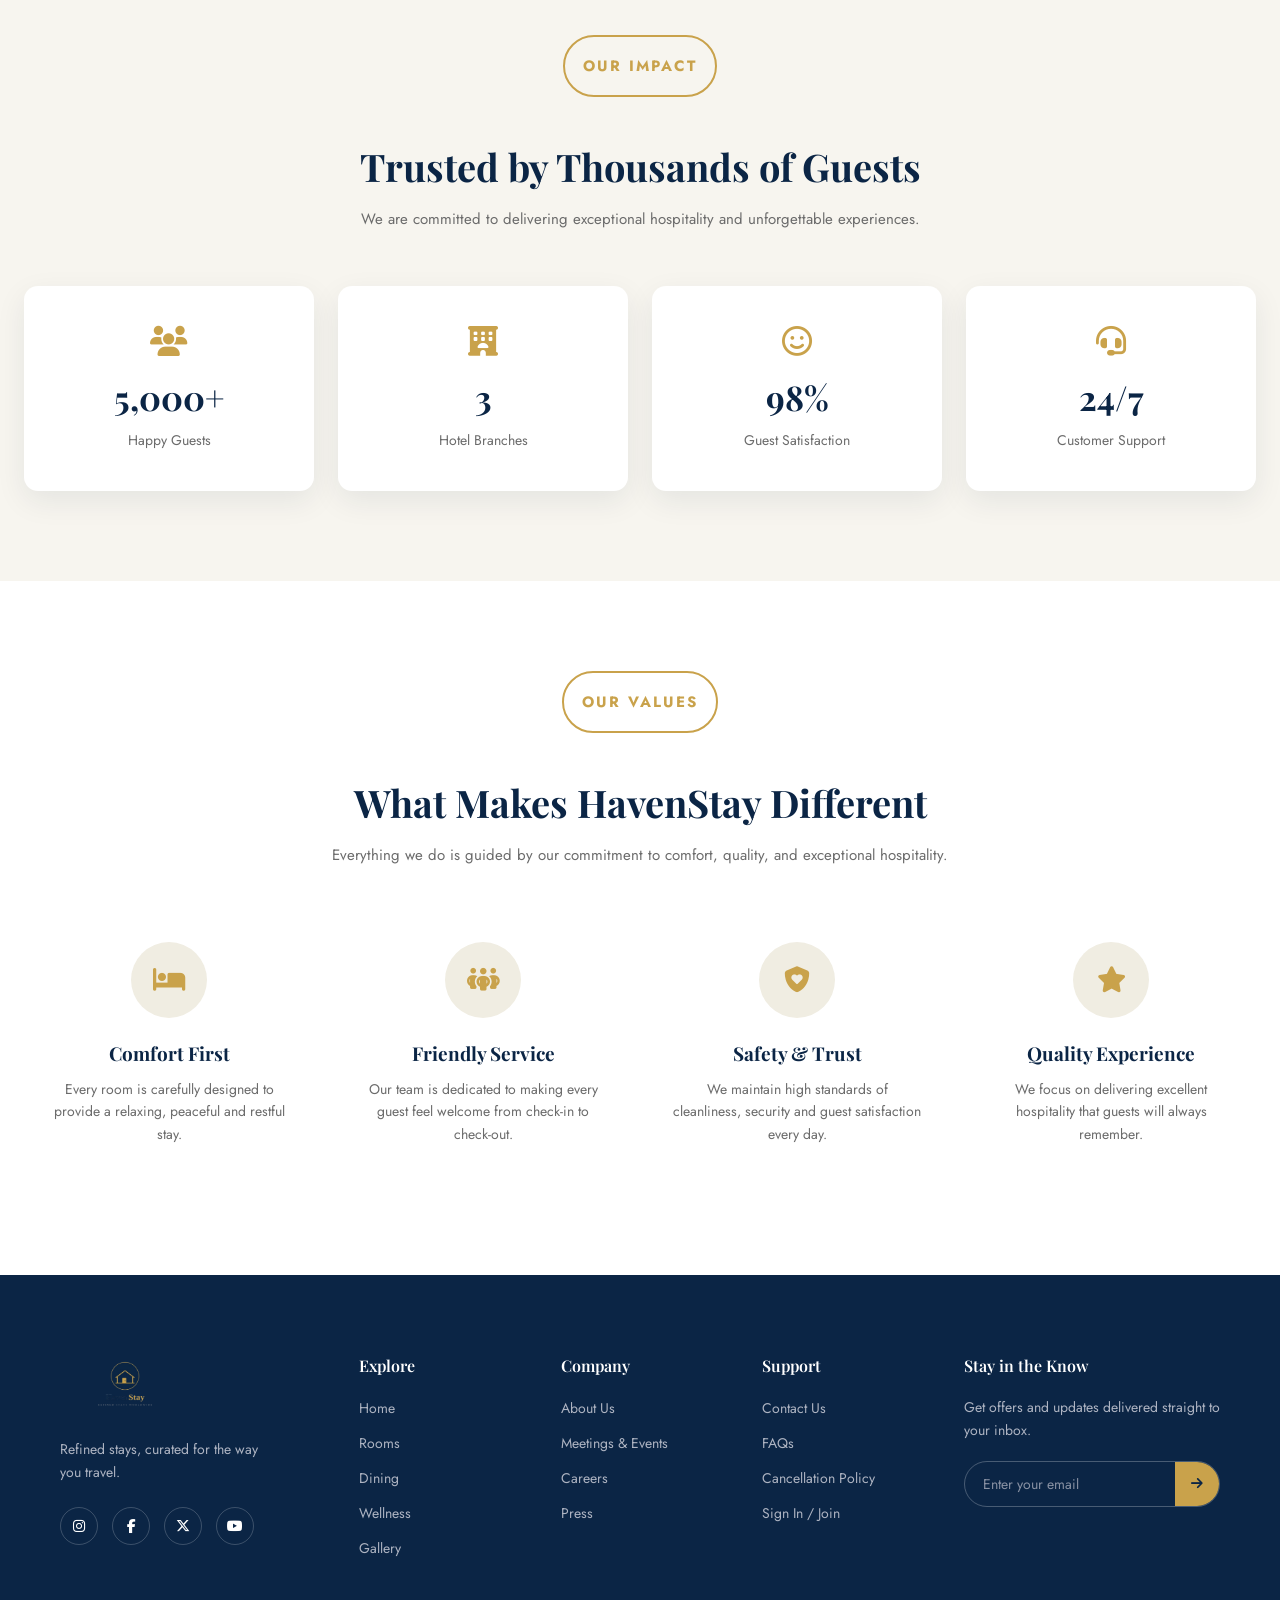
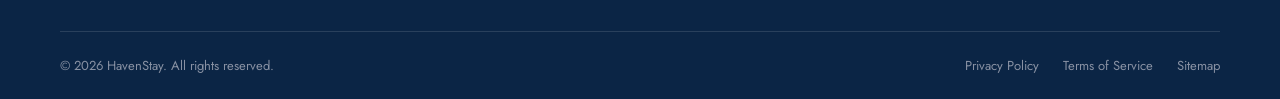
==== commit 01d714cd: "Final UI updates and responsive improvements" ====
--- a/about.html
+++ b/about.html
@@ -63,121 +63,121 @@
 
 
     <section class="page-hero" style="background-image: url('assets/Hero-6.jpg')">
-  <div class="page-hero-content">
-    <span class="page-hero-eyebrow">About HavenStay</span>
-    <h1>The Story Behind Every Stay</h1>
-    <p>Comfort, character, and hospitality — built into everything we do.</p>
-  </div>
-</section>
-
-<!-- Our Story -->
-<section class="ari-about-story">
-  <div class="ari-about-image">
-    <img src="assets/about-1.jpg" alt="HavenStay lobby">
-  </div>
-
-  <div class="ari-about-content">
-    <span class="ari-dining-badge">Our Story</span>
-    <h2>Creating Comfortable Stays Since Day One</h2>
-    <p>
-      HavenStay was created with one simple goal — to provide travellers with
-      a relaxing, affordable, and memorable accommodation experience. Whether
-      you're travelling for business, family vacations, or a weekend getaway,
-      our rooms are designed to make you feel at home.
-    </p>
-
-    <div class="ari-about-checklist">
-      <div class="ari-about-check-item">
-        <i class="fa-solid fa-circle-check"></i>
-        <span>Comfortable Rooms</span>
-      </div>
-      <div class="ari-about-check-item">
-        <i class="fa-solid fa-circle-check"></i>
-        <span>Friendly Staff</span>
-      </div>
-      <div class="ari-about-check-item">
-        <i class="fa-solid fa-circle-check"></i>
-        <span>Affordable Luxury</span>
-      </div>
-      <div class="ari-about-check-item">
-        <i class="fa-solid fa-circle-check"></i>
-        <span>Prime Locations</span>
-      </div>
-    </div>
-  </div>
-</section>
-
-<!-- Our Impact -->
-<section class="ari-about-impact">
-  <div class="ari-about-impact-header">
-    <span class="ari-dining-badge">Our Impact</span>
-    <h2>Trusted by Thousands of Guests</h2>
-    <p>We are committed to delivering exceptional hospitality and unforgettable experiences.</p>
-  </div>
-
-  <div class="ari-impact-grid">
-    <div class="ari-impact-card">
-      <i class="fa-solid fa-users"></i>
-      <span class="ari-impact-number">5,000+</span>
-      <span class="ari-impact-label">Happy Guests</span>
-    </div>
-
-    <div class="ari-impact-card">
-      <i class="fa-solid fa-hotel"></i>
-      <span class="ari-impact-number">3</span>
-      <span class="ari-impact-label">Hotel Branches</span>
-    </div>
-
-    <div class="ari-impact-card">
-      <i class="fa-regular fa-face-smile"></i>
-      <span class="ari-impact-number">98%</span>
-      <span class="ari-impact-label">Guest Satisfaction</span>
-    </div>
-
-    <div class="ari-impact-card">
-      <i class="fa-solid fa-headset"></i>
-      <span class="ari-impact-number">24/7</span>
-      <span class="ari-impact-label">Customer Support</span>
-    </div>
-  </div>
-</section>
-
-<!-- Our Values -->
-<section class="ari-about-values">
-  <div class="ari-about-impact-header">
-    <span class="ari-dining-badge">Our Values</span>
-    <h2>What Makes HavenStay Different</h2>
-    <p>Everything we do is guided by our commitment to comfort, quality, and exceptional hospitality.</p>
-  </div>
-
-  <div class="ari-values-grid">
-    <div class="ari-value-card">
-      <div class="ari-value-icon"><i class="fa-solid fa-bed"></i></div>
-      <h3>Comfort First</h3>
-      <p>Every room is carefully designed to provide a relaxing, peaceful and restful stay.</p>
-    </div>
-
-    <div class="ari-value-card">
-      <div class="ari-value-icon"><i class="fa-solid fa-people-group"></i></div>
-      <h3>Friendly Service</h3>
-      <p>Our team is dedicated to making every guest feel welcome from check-in to check-out.</p>
-    </div>
-
-    <div class="ari-value-card">
-      <div class="ari-value-icon"><i class="fa-solid fa-shield-heart"></i></div>
-      <h3>Safety &amp; Trust</h3>
-      <p>We maintain high standards of cleanliness, security and guest satisfaction every day.</p>
-    </div>
-
-    <div class="ari-value-card">
-      <div class="ari-value-icon"><i class="fa-solid fa-star"></i></div>
-      <h3>Quality Experience</h3>
-      <p>We focus on delivering excellent hospitality that guests will always remember.</p>
-    </div>
-  </div>
-</section>
-
-<section class="footer">
+      <div class="page-hero-content">
+        <span class="page-hero-eyebrow">About HavenStay</span>
+        <h1>The Story Behind Every Stay</h1>
+        <p>Comfort, character, and hospitality — built into everything we do.</p>
+      </div>
+    </section>
+
+    <!-- Our Story -->
+    <section class="ari-about-story">
+      <div class="ari-about-image">
+        <img src="assets/about-1.jpg" alt="HavenStay lobby">
+      </div>
+
+      <div class="ari-about-content">
+        <span class="ari-dining-badge">Our Story</span>
+        <h2>Creating Comfortable Stays Since Day One</h2>
+        <p>
+          HavenStay was created with one simple goal — to provide travellers with
+          a relaxing, affordable, and memorable accommodation experience. Whether
+          you're travelling for business, family vacations, or a weekend getaway,
+          our rooms are designed to make you feel at home.
+        </p>
+
+        <div class="ari-about-checklist">
+          <div class="ari-about-check-item">
+            <i class="fa-solid fa-circle-check"></i>
+            <span>Comfortable Rooms</span>
+          </div>
+          <div class="ari-about-check-item">
+            <i class="fa-solid fa-circle-check"></i>
+            <span>Friendly Staff</span>
+          </div>
+          <div class="ari-about-check-item">
+            <i class="fa-solid fa-circle-check"></i>
+            <span>Affordable Luxury</span>
+          </div>
+          <div class="ari-about-check-item">
+            <i class="fa-solid fa-circle-check"></i>
+            <span>Prime Locations</span>
+          </div>
+        </div>
+      </div>
+    </section>
+
+    <!-- Our Impact -->
+    <section class="ari-about-impact">
+      <div class="ari-about-impact-header">
+        <span class="ari-dining-badge">Our Impact</span>
+        <h2>Trusted by Thousands of Guests</h2>
+        <p>We are committed to delivering exceptional hospitality and unforgettable experiences.</p>
+      </div>
+
+      <div class="ari-impact-grid">
+        <div class="ari-impact-card">
+          <i class="fa-solid fa-users"></i>
+          <span class="ari-impact-number">5,000+</span>
+          <span class="ari-impact-label">Happy Guests</span>
+        </div>
+
+        <div class="ari-impact-card">
+          <i class="fa-solid fa-hotel"></i>
+          <span class="ari-impact-number">3</span>
+          <span class="ari-impact-label">Hotel Branches</span>
+        </div>
+
+        <div class="ari-impact-card">
+          <i class="fa-regular fa-face-smile"></i>
+          <span class="ari-impact-number">98%</span>
+          <span class="ari-impact-label">Guest Satisfaction</span>
+        </div>
+
+        <div class="ari-impact-card">
+          <i class="fa-solid fa-headset"></i>
+          <span class="ari-impact-number">24/7</span>
+          <span class="ari-impact-label">Customer Support</span>
+        </div>
+      </div>
+    </section>
+
+    <!-- Our Values -->
+    <section class="ari-about-values">
+      <div class="ari-about-impact-header">
+        <span class="ari-dining-badge">Our Values</span>
+        <h2>What Makes HavenStay Different</h2>
+        <p>Everything we do is guided by our commitment to comfort, quality, and exceptional hospitality.</p>
+      </div>
+
+      <div class="ari-values-grid">
+        <div class="ari-value-card">
+          <div class="ari-value-icon"><i class="fa-solid fa-bed"></i></div>
+          <h3>Comfort First</h3>
+          <p>Every room is carefully designed to provide a relaxing, peaceful and restful stay.</p>
+        </div>
+
+        <div class="ari-value-card">
+          <div class="ari-value-icon"><i class="fa-solid fa-people-group"></i></div>
+          <h3>Friendly Service</h3>
+          <p>Our team is dedicated to making every guest feel welcome from check-in to check-out.</p>
+        </div>
+
+        <div class="ari-value-card">
+          <div class="ari-value-icon"><i class="fa-solid fa-shield-heart"></i></div>
+          <h3>Safety &amp; Trust</h3>
+          <p>We maintain high standards of cleanliness, security and guest satisfaction every day.</p>
+        </div>
+
+        <div class="ari-value-card">
+          <div class="ari-value-icon"><i class="fa-solid fa-star"></i></div>
+          <h3>Quality Experience</h3>
+          <p>We focus on delivering excellent hospitality that guests will always remember.</p>
+        </div>
+      </div>
+    </section>
+
+    <section class="footer">
       <footer class="site-footer">
         <div class="footer-top">
           <div class="footer-brand">
@@ -258,9 +258,12 @@
         </div>
       </footer>
     </section>
+
+    <!-- toast popup element, used by showToast() in script.js -->
+    <div id="toast"></div>
+
     <script src="utils.js"></script>
     <script src="script1.js"></script>
     
-    <div id="toast"></div>
   </body>
 </html>
--- a/style1.css
+++ b/style1.css
@@ -17,7 +17,7 @@
   --font-body: "Jost", "Helvetica Neue", Arial, sans-serif;
   --hs-navy: #0b2545;
   --hs-gold: #c9a24b;
-  --navbar-height: 110px;
+  --navbar-height: 90px;
   --searchbox-top: 140px;
   --searchbox-height: 100px;
   --hero-clearance: calc(
@@ -54,23 +54,40 @@
   height: auto;
 }
 
-/* Navbar Links */
+/* =========================
+   Navigation Links
+   ========================= */
+
 .nav-links {
   display: flex;
   align-items: center;
-  gap: 20px;
+  gap: 5px;
   font-size: 18px;
   list-style: none;
   margin: 0 auto;
 }
-
-.nav-links a {
-  color: var(--hs-gold);
-  text-decoration: none;
-}
-
-.nav-links a:hover {
-  color: gold;
+.nav-links a{
+    position: relative;
+    color: var(--hs-gold);
+    text-decoration: none;
+    padding: 10px 18px;
+    border-radius: 999px;
+    transition: all .3s ease;
+}
+
+/* Hover */
+
+.nav-links a:hover{
+    background: rgba(201,162,75,.12);
+    color:#fff;
+}
+
+/* Active Page */
+
+.nav-links a.active{
+    background: rgba(201,162,75,.16);
+    color:#fff;
+    border:1px solid rgba(201,162,75,.45);
 }
 
 /* Sign In Link */
@@ -141,10 +158,11 @@
 .hero-overlay {
   position: relative;
   z-index: 5;
-  padding: 0 60px;
   max-width: 560px;
   color: #fff;
   text-align: left;
+  padding: 20px 56px;
+  transform: translateY(-20px);
 }
 
 /* Dark Overlay Over Hero Image */
@@ -155,23 +173,30 @@
   left: 0;
   width: 100%;
   height: 100%;
-  background: rgba(0, 0, 0, 0.5);
+  background: rgba(0, 0, 0, 0.4);
   z-index: 1;
 }
 
 /* Hero Main Heading */
 .hero-title {
   font-family: var(--font-display);
-  font-size: 48px;
-  font-weight: 600;
+  font-size: 50px;
+  font-weight: 700;
   margin-bottom: 16px;
   color: var(--hs-gold);
+  background: rgba(0, 0, 0, 0.38);
+  border: 0px solid rgba(255, 255, 255, 0.18);
+  border-radius: 14px;
+  box-shadow: 0 20px 50px rgba(0, 0, 0, 0.3);
+  backdrop-filter: blur(1px);
+  padding: 10px;
 }
 
 /* Hero Description */
 .hero-subtitle {
   font-family: var(--font-body);
-  font-size: 18px;
+  font-size: 22px;
+  font-weight: 700;
   margin-bottom: 28px;
   color: #f0ede6;
 }
@@ -354,14 +379,25 @@
 }
 
 .feature-tag {
-  display: flex;
+  display: inline-flex;
   align-items: center;
-  gap: 6px;
-  font-size: 13px;
+  gap: 8px;
+
+  font-size: 16px;
+  font-weight: 900;
   letter-spacing: 1px;
   text-transform: uppercase;
   color: var(--hs-gold);
-  margin-bottom: 12px;
+
+  background: rgba(11, 37, 69, 0.75);   /* Dark navy */
+  padding: 10px 18px;
+  border: 1px solid rgba(255,255,255,.15);
+  border-radius: 999px;
+
+  backdrop-filter: blur(4px);
+  -webkit-backdrop-filter: blur(4px);
+
+  margin-bottom: 16px;
 }
 
 .feature-card h3 {
@@ -1118,15 +1154,11 @@
    LOGIN / REGISTER PAGE
    ===================================================== */
 
-/*
 .hidden {
   display: none;
 }
 
-.welcome-user {
-  color: var(--color-gold);
-  font-weight: 600;
-}
+
 
 #register-panel {
   display: none;
@@ -1168,179 +1200,17 @@
   background: rgba(255,255,255,.08);
 }
 
+.auth-content .section-title,
+.auth-subtitle {
+    color: #fff;
+    font-size: 1.2rem;
+}
+
 .auth-content .section-title {
   text-align: center;
   margin-bottom: 40px;
-}
-
-.auth-form {
-  width: 100%;
-  margin: 0 auto;
-  background: transparent;
-  box-shadow: none;
-  border-radius: 0;
-  padding: 0;
-  margin-top: 0;
-}
-
-.form-row {
-  display: grid;
-  grid-template-columns: 1fr 1fr;
-  gap: 18px;
-}
-
-.auth-form input {
-  width: 100%;
-  padding: 16px 18px;
-  background: rgba(35, 35, 35, 0.5);
-  border: 1px solid rgba(255,255,255,.25);
-  border-radius: 14px;
-  backdrop-filter: blur(12px);
   color: #fff;
-  transition: .3s ease;
-}
-
-.auth-form input::placeholder {
-  color: rgba(255,255,255,.7);
-}
-
-.auth-form input:focus {
-  outline: none;
-  border-color: var(--color-green);
-  box-shadow: 0 0 18px rgba(32, 237, 22, 0.35);
-}
-
-.auth-form label {
-  color: #fff;
-}
-
-.auth-content h2 {
-  color: #fff;
-}
-
-.section-title .auth-subtitle {
-  color: rgba(255,255,255,.85);
-  font-size: 1.2rem;
-}
-
-.auth-btn {
-  width: 100%;
-  background: linear-gradient(
-    135deg,
-    var(--color-green),
-    var(--color-green-dark)
-  );
-  border: none;
-}
-
-.auth-switch {
-  margin-top: 20px;
-  text-align: center;
-  color: #000;
-}
-
-.auth-link {
-  color: var(--color-black);
-  font-weight: 700;
-  text-decoration: underline;
-}
-
-.auth-link:hover {
-  text-decoration: underline;
-}
-
-.form-group {
-  margin-bottom: 16px;
-}
-
-.form-group label {
-  display: block;
-  margin-bottom: 6px;
-  font-weight: 600;
-  font-size: 0.9rem;
-}
-
-.form-group input,
-.form-group textarea {
-  width: 100%;
-  padding: 10px 12px;
-  border: 1px solid #dbe2e4;
-  border-radius: 6px;
-  font-size: 0.95rem;
-}
-
-.form-group input:focus,
-.form-group textarea:focus {
-  outline: 2px solid var(--color-green);
-}
-
-.form-error {
-  color: #d9534f;
-  font-size: 0.8rem;
-  margin-top: 4px;
-  display: none;
-}
-
-.form-success {
-  background-color: #e6f6ec;
-  color: var(--color-green-dark);
-  padding: 12px;
-  border-radius: 8px;
-  margin-top: 14px;
-  display: none;
-}
-*/
-
-/* ===================
-   Auth / Login-Register
-   =================== */
-
-.hidden {
-  display: none !important;
-}
-
-.auth-section {
-  min-height: 100vh;
-  display: flex;
-  align-items: center;
-  justify-content: center;
-  background: linear-gradient(135deg, #0B2545 0%, #13315c 100%);
-  padding: 60px 24px;
-}
-
-.auth-container {
-  width: 100%;
-  max-width: 480px;
-}
-
-.auth-content {
-  background: #fff;
-  border-radius: 16px;
-  padding: 48px 44px;
-  box-shadow: 0 24px 60px rgba(0,0,0,0.35);
-}
-
-.auth-content .section-title {
-  text-align: center;
-  margin-bottom: 32px;
-}
-
-.auth-content .section-title h2 {
-  font-family: var(--font-display);
-  font-size: 30px;
-  color: var(--hs-navy);
-  margin-bottom: 10px;
-}
-
-.auth-subtitle {
-  font-size: 15px;
-  color: #6b6b6b;
-}
-
-
-/* ===================
-   Auth Form
-   =================== */
+}
 
 .auth-form {
   display: flex;
@@ -1365,19 +1235,18 @@
 }
 
 .form-group label {
-  font-size: 13px;
-  font-weight: 600;
-  color: var(--hs-navy);
+  color: #fff;
   letter-spacing: 0.3px;
 }
 
 .form-group input {
-  border: 1px solid #dcd8cf;
+  border:1px solid rgba(255,255,255,.25);
   border-radius: 8px;
+  background:rgba(35, 35, 35, 0.5);
   padding: 13px 16px;
   font-family: var(--font-body);
-  font-size: 15px;
-  color: var(--hs-navy);
+  font-size: 17px;
+  color: #fff;
   outline: none;
   transition: border-color 0.2s ease, box-shadow 0.2s ease;
 }
@@ -1405,11 +1274,6 @@
 .form-error.visible {
   display: block;
 }
-
-
-/* ===================
-   Auth Button
-   =================== */
 
 .auth-btn {
   width: 100%;
@@ -1431,6 +1295,178 @@
 }
 
 .auth-switch {
+  margin-top: 20px;
+  text-align: center;
+  color: #000;
+}
+
+.auth-link {
+  color: var(--color-black);
+  font-weight: 700;
+  text-decoration: underline;
+}
+
+.auth-link:hover {
+  text-decoration: underline;
+}
+
+.form-error {
+  color: #d9534f;
+  font-size: 0.8rem;
+  margin-top: 4px;
+  display: none;
+}
+
+.form-success {
+  background-color: #e6f6ec;
+  color: var(--color-green-dark);
+  padding: 12px;
+  border-radius: 8px;
+  margin-top: 14px;
+  display: none;
+}
+
+
+/* ===================
+   Auth / Login-Register
+   =================== */
+/*
+.hidden {
+  display: none !important;
+}
+
+.auth-section {
+  min-height: 100vh;
+  display: flex;
+  align-items: center;
+  justify-content: center;
+  background: linear-gradient(135deg, #0B2545 0%, #13315c 100%);
+  padding: 60px 24px;
+}
+
+.auth-container {
+  width: 100%;
+  max-width: 480px;
+}
+
+.auth-content {
+  background: #fff;
+  border-radius: 16px;
+  padding: 48px 44px;
+  box-shadow: 0 24px 60px rgba(0,0,0,0.35);
+}
+
+.auth-content .section-title {
+  text-align: center;
+  margin-bottom: 32px;
+}
+
+.auth-content .section-title h2 {
+  font-family: var(--font-display);
+  font-size: 30px;
+  color: var(--hs-navy);
+  margin-bottom: 10px;
+}
+
+.auth-subtitle {
+  font-size: 15px;
+  color: #6b6b6b;
+}
+
+
+/* ===================
+   Auth Form
+   =================== 
+
+.auth-form {
+  display: flex;
+  flex-direction: column;
+  gap: 20px;
+}
+
+.form-row {
+  display: flex;
+  gap: 16px;
+}
+
+.form-row .form-group {
+  flex: 1;
+  min-width: 0;
+}
+
+.form-group {
+  display: flex;
+  flex-direction: column;
+  gap: 6px;
+}
+
+.form-group label {
+  font-size: 13px;
+  font-weight: 600;
+  color: var(--hs-navy);
+  letter-spacing: 0.3px;
+}
+
+.form-group input {
+  border: 1px solid #dcd8cf;
+  border-radius: 8px;
+  padding: 13px 16px;
+  font-family: var(--font-body);
+  font-size: 15px;
+  color: var(--hs-navy);
+  outline: none;
+  transition: border-color 0.2s ease, box-shadow 0.2s ease;
+}
+
+.form-group input::placeholder {
+  color: #a9a9a9;
+}
+
+.form-group input:focus {
+  border-color: var(--hs-gold);
+  box-shadow: 0 0 0 3px rgba(201,162,75,0.18);
+}
+
+.form-group input.invalid {
+  border-color: #d64545;
+}
+
+.form-error {
+  display: none;
+  font-size: 12.5px;
+  color: #d64545;
+}
+
+.form-group input.invalid + .form-error,
+.form-error.visible {
+  display: block;
+}
+
+
+/* ===================
+   Auth Button
+   =================== 
+
+.auth-btn {
+  width: 100%;
+  border: none;
+  background: var(--hs-navy);
+  color: #fff;
+  font-family: var(--font-body);
+  font-weight: 600;
+  font-size: 16px;
+  padding: 15px;
+  border-radius: 999px;
+  cursor: pointer;
+  transition: background 0.2s ease, transform 0.15s ease;
+}
+
+.auth-btn:hover {
+  background: #13315c;
+  transform: translateY(-1px);
+}
+
+.auth-switch {
   text-align: center;
   font-size: 14px;
   color: #6b6b6b;
@@ -1445,7 +1481,7 @@
 
 .auth-switch .auth-link:hover {
   text-decoration: underline;
-}
+}*/
 
 
 /* ===================
@@ -1468,7 +1504,9 @@
   color: #fff;
   font-size: 15px;
 }
-
+.welcome-user i{
+  margin-right: 8px;
+}
 .cart-link {
   position: relative;
   color: var(--hs-gold);
@@ -1506,7 +1544,7 @@
   bottom: 32px;
   left: 50%;
   transform: translateX(-50%) translateY(20px);
-  background: var(--hs-gold);
+  background: var(--hs-navy);
   color: #fff;
   padding: 14px 26px;
   border-radius: 999px;
@@ -1531,6 +1569,14 @@
 .ari-rooms-hero {
   text-align: center;
   padding: 160px 24px 40px;
+}
+
+.page-hero-content{
+    display: inline-block;
+    padding:20px 35px;
+    background: rgba(30,42,47,.40);
+    border: 1px solid rgba(255,255,255,.15);
+    border-radius: 16px;
 }
 
 .ari-rooms-hero h1 {
@@ -1746,38 +1792,47 @@
   content: "";
   position: absolute;
   inset: 0;
-  background: rgba(11,37,69,0.55);
+  background: rgba(11,37,69,0.4);
 }
 
 .page-hero-content {
   position: relative;
   z-index: 1;
   max-width: 640px;
-  padding: 0 24px;
 }
 
 .page-hero-eyebrow {
-  display: block;
-  font-size: 13px;
+  display: inline-block;
+  font-size: 18px;
   letter-spacing: 2px;
   text-transform: uppercase;
   color: var(--hs-gold);
   margin-bottom: 14px;
+  padding:8px 18px;
+  background:rgba(255,255,255,.12);
+  border:1px solid rgba(255,255,255,.18);
+  border-radius:30px;
+  backdrop-filter:blur(8px);
 }
 
 .page-hero h1 {
   font-family: var(--font-display);
   font-size: 42px;
-  font-weight: 600;
+  font-weight: 800;
   margin-bottom: 14px;
 }
 
 .page-hero p {
-  font-size: 16px;
+  font-size: 20px;
   color: #e8e5dd;
   line-height: 1.5;
 }
 
+@media (max-width:768px){
+    .page-hero{
+        min-height:100vh;
+    }
+}
 
 /* =========================
    Dining Intro Card
@@ -1786,7 +1841,7 @@
 .ari-dining-intro {
   display: flex;
   gap: 0;
-  max-width: 1200px;
+  max-width: 1100px;
   margin: 60px auto 100px;
   background: #fff;
   border-radius: 16px;
@@ -1817,13 +1872,13 @@
 .ari-dining-badge {
   display: inline-block;
   align-self: flex-start;
-  border: 1px solid var(--hs-gold);
+  border: 2px solid var(--hs-gold);
   color: var(--hs-gold);
-  font-size: 12px;
-  font-weight: 600;
-  letter-spacing: 1.5px;
+  font-size: 15px;
+  font-weight: 700;
+  letter-spacing: 2px;
   text-transform: uppercase;
-  padding: 8px 18px;
+  padding: 18px;
   border-radius: 999px;
   margin-bottom: 24px;
 }
@@ -1844,15 +1899,13 @@
   max-width: 440px;
 }
 
-
 /* Dining Features */
 
 .ari-dining-features {
   display: grid;
   grid-template-columns: 1fr 1fr;
-  gap: 28px 20px;
+  gap: 0;
   margin-bottom: 40px;
-  padding-bottom: 4px;
 }
 
 .ari-dining-feature {
@@ -1861,22 +1914,30 @@
   align-items: center;
   text-align: center;
   gap: 10px;
-  padding-bottom: 24px;
-  border-bottom: 1px solid #eee;
+  padding: 28px 20px;
 }
 
 .ari-dining-feature i {
-  font-size: 26px;
+  font-size: 2.4rem;
   color: var(--hs-gold);
 }
 
 .ari-dining-feature span {
   font-family: var(--font-body);
-  font-weight: 600;
-  font-size: 14px;
+  font-weight: 670;
+  font-size: 16px;
   color: var(--hs-navy);
 }
 
+/* Vertical line */
+.ari-dining-feature:nth-child(odd){
+    border-right:1.5px solid rgba(0,0,0,.08);
+}
+
+/* Horizontal line */
+.ari-dining-feature:nth-child(-n+2){
+    border-bottom:1.5px solid rgba(0,0,0,.08);
+}
 
 /* Dining CTA Button */
 
@@ -1888,7 +1949,7 @@
   font-weight: 600;
   font-size: 15px;
   text-decoration: none;
-  padding: 14px 40px;
+  padding: 18px 44px;
   border-radius: 999px;
   transition: background 0.2s ease, color 0.2s ease;
 }
@@ -1925,21 +1986,52 @@
   }
 }
 
+/* =========================
+   Responsive CTA
+   ========================= */
+
+@media (max-width: 768px) {
+
+  .ari-dining-cta {
+    font-size: 14px;
+    padding: 16px 34px;
+  }
+
+}
+
+@media (max-width: 480px) {
+
+  .ari-dining-cta {
+    display: flex;
+    justify-content: center;
+    align-items: center;
+
+    width: 100%;
+    max-width: 280px;
+
+    margin: 0 auto;
+
+    font-size: 14px;
+    padding: 15px 24px;
+  }
+
+}
 
 /* =========================
    Restaurants Section
    ========================= */
 
 .ari-restaurants {
-  max-width: 1400px;
-  margin: 0 auto;
-  padding: 20px 60px 100px;
+    max-width: 1400px;
+    margin: 0 auto;
+    padding: 70px 60px;
+    background: #f8fafc;
 }
 
 .ari-restaurants-header {
   text-align: center;
   max-width: 640px;
-  margin: 0 auto 56px;
+  margin: 0 auto 60px;
 }
 
 .ari-restaurants-header .ari-dining-badge {
@@ -1948,7 +2040,7 @@
 
 .ari-restaurants-header h2 {
   font-family: var(--font-display);
-  font-size: 36px;
+  font-size: 42px;
   font-weight: 600;
   color: var(--hs-navy);
   line-height: 1.25;
@@ -1956,7 +2048,7 @@
 }
 
 .ari-restaurants-header p {
-  font-size: 15px;
+  font-size: 17px;
   color: #6b6b6b;
   line-height: 1.6;
 }
@@ -1967,24 +2059,24 @@
 .ari-restaurant-grid {
   display: grid;
   grid-template-columns: repeat(3, 1fr);
-  gap: 28px;
+  gap: 35px;
 }
 
 .ari-restaurant-card {
   background: #fff;
-  border-radius: 12px;
+  border-radius: 20px;
   overflow: hidden;
-  box-shadow: 0 10px 30px rgba(11,37,69,0.1);
+  box-shadow:0 15px 35px rgba(0,0,0,.08);
   transition: transform 0.25s ease, box-shadow 0.25s ease;
 }
 
 .ari-restaurant-card:hover {
-  transform: translateY(-4px);
-  box-shadow: 0 16px 40px rgba(11,37,69,0.16);
+  transform: translateY(-10px);
+  box-shadow:0 25px 45px rgba(0,0,0,.12);
 }
 
 .ari-restaurant-image {
-  height: 220px;
+  height: 320px;
 }
 
 .ari-restaurant-image img {
@@ -1995,48 +2087,47 @@
 }
 
 .ari-restaurant-content {
-  padding: 26px;
+  padding: 30px;
 }
 
 .ari-restaurant-content h3 {
   font-family: var(--font-display);
   font-size: 21px;
   color: var(--hs-navy);
-  margin-bottom: 10px;
+  margin-bottom: 15px;
 }
 
 .ari-restaurant-content > p {
-  font-size: 14px;
+  font-size: 16px;
   color: #6b6b6b;
-  line-height: 1.6;
-  margin-bottom: 20px;
+  line-height: 1.8;
+  margin-bottom: 25px;
 }
 
 
 /* Restaurant Tags */
 
-.ari-restaurant-tags {
-  display: flex;
-  flex-wrap: wrap;
-  gap: 10px;
-  margin-bottom: 22px;
-}
-
-.ari-tag {
-  display: inline-flex;
-  align-items: center;
-  gap: 6px;
-  background: #f6f4ee;
-  color: var(--hs-navy);
-  font-size: 12.5px;
-  font-weight: 600;
-  padding: 7px 14px;
-  border-radius: 999px;
+.ari-restaurant-tags{
+    display:flex;
+    flex-direction:column;
+    gap:14px;
+    margin-bottom:30px;
+}
+
+.ari-tag{
+    display:inline-flex;
+    align-items:center;
+    gap:10px;
+    background:#f7f7f7;
+    padding:10px 16px;
+    border-radius:50px;
+    width:fit-content;
+    font-size:14.5px;
 }
 
 .ari-tag i {
   color: var(--hs-gold);
-  font-size: 12px;
+  font-size: 16px;
 }
 
 
@@ -2048,7 +2139,7 @@
   gap: 6px;
   color: var(--hs-gold);
   font-weight: 600;
-  font-size: 14px;
+  font-size: 16px;
   text-decoration: none;
 }
 
@@ -2056,8 +2147,12 @@
   transition: transform 0.2s ease;
 }
 
-.ari-read-more:hover span {
-  transform: translateX(4px);
+.ari-read-more{
+    transition:.3s ease;
+}
+
+.ari-read-more:hover{
+    gap:14px;
 }
 
 
@@ -2077,6 +2172,270 @@
   }
 }
 
+/*=====================================================
+                SIGNATURE DISHES
+=====================================================*/
+.container {
+  width: 90%;
+  max-width: 1150px;
+  margin: 0 auto;
+}
+
+.signature-dishes{
+    padding:70px 0;
+}
+
+.section-tag{
+  display: inline-block;
+  align-self: flex-start;
+  border: 2px solid var(--hs-gold);
+  color: var(--hs-gold);
+  font-size: 15px;
+  font-weight: 700;
+  letter-spacing: 2px;
+  text-transform: uppercase;
+  padding: 18px;
+  border-radius: 999px;
+  margin-bottom: 24px;
+}
+
+.section-header{
+    text-align:center;
+    max-width:700px;
+    margin:0 auto 70px;
+}
+
+.section-header h2{
+    font-size:2.7rem;
+    margin:15px 0 20px;
+}
+
+.section-header p{
+    color:#666;
+    line-height:1.8;
+}
+
+.dish-grid{
+    display:grid;
+    grid-template-columns:repeat(3,1fr);
+    gap:35px;
+}
+
+.dish-card{
+    background:#fff;
+    border-radius:22px;
+    overflow:hidden;
+    box-shadow:0 15px 35px rgba(0,0,0,.08);
+    transition:.35s ease;
+}
+
+.dish-card:hover{
+    transform:translateY(-10px);
+    box-shadow:0 25px 45px rgba(0,0,0,.12);
+}
+
+.dish-card img{
+    width:100%;
+    height:300px;
+    object-fit:cover;
+    display:block;
+}
+
+.dish-content{
+    padding:28px;
+}
+
+.dish-category{
+    display:inline-block;
+    color:var(--hs-gold);
+    font-size:.78rem;
+    font-weight:700;
+    letter-spacing:2px;
+    text-transform:uppercase;
+    margin-bottom:12px;
+}
+
+.dish-content h3{
+    margin-bottom:18px;
+    color:var(--hs-navy);
+    font-size:1.45rem;
+}
+
+.dish-content p{
+    color:#666;
+    line-height:1.8;
+    margin-bottom:28px;
+}
+
+.dish-divider{
+    width:55px;
+    height:2px;
+    background:var(--hs-gold);
+    border-radius:20px;
+    margin-bottom:22px;
+}
+
+.price-label{
+    display:block;
+    color:#999;
+    font-size:.85rem;
+    margin-bottom:5px;
+    text-transform:uppercase;
+    letter-spacing:1px;
+}
+
+.dish-price{
+    font-size:1.6rem;
+    font-weight:700;
+    color:var(--hs-gold);
+}
+
+.menu-btn{
+    display:block;
+    width:fit-content;
+    margin:60px auto 0;
+    background:transparent;
+    color:var(--hs-navy);
+    border:2px solid var(--hs-gold);
+    padding:14px 34px;
+    border-radius:50px;
+    transition:.3s ease;
+    text-decoration: none;
+}
+
+.menu-btn:hover{
+    background:var(--hs-gold);
+    color:#fff;
+}
+
+/* =====================================================
+   SIGNATURE DISHES RESPONSIVE
+   ===================================================== */
+
+/* Tablets */
+
+@media (max-width: 992px) {
+
+    .signature-dishes{
+        padding: 60px 0;
+    }
+
+    .section-header{
+        margin: 0 auto 55px;
+        padding: 0 20px;
+    }
+
+    .section-header h2{
+        font-size: 2.2rem;
+    }
+
+    .section-header p{
+        font-size: 15px;
+    }
+
+    .dish-grid{
+        grid-template-columns: repeat(2,1fr);
+        gap: 28px;
+    }
+
+    .dish-card img{
+        height: 260px;
+    }
+
+    .dish-content{
+        padding: 24px;
+    }
+
+}
+
+
+/* Mobile */
+
+@media (max-width: 768px) {
+
+    .container{
+        width: 92%;
+    }
+
+    .section-tag{
+        font-size: 13px;
+        padding: 14px 16px;
+        letter-spacing: 1.5px;
+    }
+
+    .section-header{
+        margin-bottom: 45px;
+    }
+
+    .section-header h2{
+        font-size: 1.9rem;
+    }
+
+    .section-header p{
+        font-size: 14px;
+        line-height: 1.7;
+    }
+
+    .dish-grid{
+        grid-template-columns: 1fr;
+        gap: 28px;
+    }
+
+    .dish-card img{
+        height: 240px;
+    }
+
+    .dish-content{
+        padding: 22px;
+    }
+
+    .dish-content h3{
+        font-size: 1.3rem;
+    }
+
+    .dish-content p{
+        font-size: 14px;
+        margin-bottom: 24px;
+    }
+
+    .dish-price{
+        font-size: 1.4rem;
+    }
+
+    .menu-btn{
+        margin-top: 45px;
+        padding: 13px 28px;
+        font-size: 14px;
+    }
+
+}
+
+
+/* Small Phones */
+
+@media (max-width: 480px){
+
+    .signature-dishes{
+        padding: 50px 0;
+    }
+
+    .section-header h2{
+        font-size: 1.7rem;
+    }
+
+    .dish-card{
+        border-radius: 18px;
+    }
+
+    .dish-card img{
+        height: 220px;
+    }
+
+    .dish-content{
+        padding: 20px;
+    }
+
+}
 
 /* =========================
    Chefs Section
@@ -2085,7 +2444,8 @@
 .ari-chefs {
   max-width: 1300px;
   margin: 0 auto;
-  padding: 20px 60px 110px;
+  padding: 50px 60px 110px;
+  background: #f8fafc;;
 }
 
 .ari-chefs-header {
@@ -2160,6 +2520,93 @@
   text-transform: uppercase;
 }
 
+/*=====================================================
+                EXECUTIVE CHEF
+=====================================================*/
+
+.executive-chef{
+    padding:160px 30px 0 0;
+    background:#faf8f4;
+}
+
+.chef-card{
+    display:grid;
+    grid-template-columns:420px 1fr;
+    align-items:center;
+    gap:70px;
+}
+
+.chef-image img{
+    width:100%;
+    height:520px;
+    object-fit:cover;
+    border-radius:24px;
+    display:block;
+    box-shadow:0 18px 40px rgba(0,0,0,.12);
+}
+
+.chef-content h2{
+    font-size:2.6rem;
+    margin:18px 0 35px;
+}
+
+.chef-content blockquote{
+    font-size:1.25rem;
+    line-height:2;
+    color:#555;
+    font-style:italic;
+    margin-bottom:45px;
+    position:relative;
+    padding-left:35px;
+}
+
+.chef-content blockquote::before{
+    content:"";
+    position:absolute;
+    left:0;
+    top:8px;
+    width:6px;
+    height:85%;
+    background:var(--hs-gold);
+    border-radius:20px;
+}
+
+.chef-details h4{
+    font-size:1.4rem;
+    margin-bottom:8px;
+}
+
+.chef-details span{
+    color:#888;
+    letter-spacing:1px;
+}
+
+.chef-role{
+    display:block;
+    color:#888;
+    letter-spacing:1px;
+    margin-bottom:18px;
+}
+
+.chef-experience{
+    display:inline-flex;
+    align-items:center;
+    gap:10px;
+    background:#fff;
+    padding:12px 20px;
+    border-radius:50px;
+    box-shadow:0 10px 25px rgba(0,0,0,.08);
+}
+
+.chef-experience i{
+    color:var(--hs-gold);
+    font-size:1.1rem;
+}
+
+.chef-experience span{
+    color:var(--hs-navy);
+    font-weight:600;
+}
 
 /* =========================
    Chefs Section - Tablet
@@ -2188,6 +2635,159 @@
   }
 }
 
+/* =====================================================
+   EXECUTIVE CHEF RESPONSIVE
+   ===================================================== */
+
+/* Tablets */
+
+@media (max-width: 992px) {
+
+    .executive-chef{
+        padding:100px 24px 0;
+    }
+
+    .chef-card{
+        grid-template-columns:1fr;
+        gap:50px;
+    }
+
+    .chef-image{
+        max-width:500px;
+        margin:0 auto;
+    }
+
+    .chef-image img{
+        height:460px;
+    }
+
+    .chef-content{
+        text-align:center;
+    }
+
+    .chef-content h2{
+        font-size:2.2rem;
+        margin:18px 0 28px;
+    }
+
+    .chef-content blockquote{
+        padding-left:0;
+        font-size:1.15rem;
+        margin-bottom:35px;
+    }
+
+    .chef-content blockquote::before{
+        display:none;
+    }
+
+    .chef-details{
+        display:flex;
+        flex-direction:column;
+        align-items:center;
+    }
+
+}
+
+
+/* Mobile */
+
+@media (max-width:768px){
+
+    .executive-chef{
+        padding:80px 20px 0;
+    }
+
+    .chef-card{
+        gap:40px;
+    }
+
+    .chef-image img{
+        height:380px;
+        border-radius:20px;
+    }
+
+    .chef-content h2{
+        font-size:1.9rem;
+    }
+
+    .chef-content blockquote{
+        font-size:1rem;
+        line-height:1.9;
+    }
+
+    .chef-details h4{
+        font-size:1.25rem;
+    }
+
+    .chef-role,
+    .chef-details span{
+        font-size:14px;
+    }
+
+    .chef-experience{
+        padding:10px 18px;
+    }
+
+    .chef-experience span{
+        font-size:14px;
+    }
+
+        .chef-card{
+        grid-template-columns: 1fr;
+    }
+
+    .chef-content{
+        order: 1;
+    }
+
+    .chef-image{
+        order: 2;
+    }
+
+}
+
+
+/* Small Phones */
+
+@media (max-width:480px){
+
+    .executive-chef{
+        padding:70px 16px 0;
+    }
+
+    .chef-image img{
+        height:300px;
+    }
+
+    .chef-content h2{
+        font-size:1.7rem;
+    }
+
+    .chef-content blockquote{
+        font-size:.95rem;
+        line-height:1.8;
+    }
+
+    .chef-details h4{
+        font-size:1.15rem;
+    }
+
+    .chef-experience{
+        width:100%;
+        justify-content:center;
+    }
+    .chef-card{
+        grid-template-columns: 1fr;
+    }
+
+    .chef-content{
+        order: 1;
+    }
+
+    .chef-image{
+        order: 2;
+    }
+}
 
 /* =========================
    Opening Hours
@@ -2196,7 +2796,7 @@
 .ari-hours {
   max-width: 900px;
   margin: 0 auto;
-  padding: 20px 24px 120px;
+  padding: 60px 24px 120px;
 }
 
 .ari-hours-header {
@@ -2224,7 +2824,9 @@
 .ari-hours-card {
   background: #fff;
   border-radius: 16px;
-  box-shadow: 0 20px 50px rgba(11, 37, 69, 0.1);
+  box-shadow:
+    0 0 35px rgba(212,175,55,.28),
+    0 18px 45px rgba(0,0,0,.10);
   padding: 8px 44px;
 }
 
@@ -3265,7 +3867,6 @@
   overflow-y: hidden;
   scroll-behavior: smooth;
   scroll-snap-type: x mandatory;
-
   scrollbar-width: none;
   -ms-overflow-style: none;
 }
@@ -3812,7 +4413,7 @@
   gap: 60px;
   max-width: 1300px;
   margin: 60px auto 100px;
-  padding: 0 24px;
+  padding: 30px 60px;
 }
 
 .ari-about-image {
@@ -3983,7 +4584,9 @@
   }
 
   .ari-about-image img {
-    height: 320px;
+    height: 420px;
+    width: 100%;
+    object-fit: cover;
   }
 
   .ari-about-checklist {
@@ -4131,16 +4734,29 @@
 }
 
 .ari-cart-empty {
-  text-align: center;
-  max-width: 480px;
-  margin: 0 auto;
+    max-width: 480px;
+    margin: 0 auto;
+
+    display: flex;
+    flex-direction: column;
+    align-items: center;
 }
 
 .ari-cart-empty p {
-  color: #6b6b6b;
-  margin-bottom: 24px;
-}
-
+    width: 100%;
+    text-align: center;
+    margin-bottom: 24px;
+}
+
+.empty-cart-link{
+    display: inline-block;
+    color: var(--color-green);
+    font-weight: 600;
+    text-decoration: none;
+
+    word-break: break-word;
+    overflow-wrap: break-word;
+}
 
 /* =========================
    Cart Sidebar
@@ -4257,21 +4873,26 @@
    ========================= */
 
 .ari-checkout-btn {
-  display: block;
-  width: 100%;
-  text-align: center;
-  border: none;
-  background: var(--hs-gold);
-  color: var(--hs-navy);
-  font-family: var(--font-body);
-  font-weight: 600;
-  font-size: 15px;
-  padding: 15px;
-  border-radius: 999px;
-  cursor: pointer;
-  text-decoration: none;
-  transition: background 0.2s ease, transform 0.15s ease;
-  margin-top: 8px;
+    display: block;
+    width: min(320px, 100%);
+    margin: 0;
+    max-width: 100%;   /* Controls the button width */
+
+    box-sizing: border-box;
+
+    padding: 15px;
+    border: none;
+    border-radius: 999px;
+
+    background: var(--hs-gold);
+    color: var(--hs-navy);
+
+    text-align: center;
+    text-decoration: none;
+
+    font-family: var(--font-body);
+    font-size: 15px;
+    font-weight: 600;
 }
 
 .ari-checkout-btn:hover {
@@ -4279,30 +4900,52 @@
   transform: translateY(-1px);
 }
 
-
+@media (max-width:768px){
+
+    .ari-cart-empty-wrap{
+        padding:80px 0px;
+    }
+
+    .ari-cart-empty{
+        max-width:400px;
+        margin:0 auto;
+        text-align:center;
+    }
+
+    .ari-checkout-btn{
+        display:block;
+        width:80%;
+        box-sizing:border-box;
+        margin-top:20px;
+    }
+
+}
 /* =========================
    Cart Layout - Tablet
    ========================= */
 
 @media (max-width: 900px) {
-  .ari-cart-layout {
-    grid-template-columns: 1fr;
-  }
-
-  .ari-cart-sidebar {
-    position: static;
-  }
-
-  .ari-cart-item {
-    flex-wrap: wrap;
-  }
-
-  .ari-cart-item-total {
-    align-items: flex-start;
-    width: 100%;
-    flex-direction: row;
-    justify-content: space-between;
-  }
+
+    .ari-cart-layout{
+        grid-template-columns: 1fr;
+        padding: 0 16px;
+        gap: 24px;
+    }
+
+    .ari-cart-sidebar{
+        position: static;
+    }
+
+    .ari-cart-item{
+        flex-wrap: wrap;
+    }
+
+    .ari-cart-item-total{
+        align-items: flex-start;
+        width: 100%;
+        flex-direction: row;
+        justify-content: space-between;
+    }
 }
 
 
@@ -4341,7 +4984,7 @@
 
 @media (max-width: 700px) {
   .page-hero {
-    min-height: 34vh;
+    min-height: 75vh;
   }
 
   .page-hero h1 {
@@ -4504,7 +5147,7 @@
 
 /* Tablet */
 
-@media (max-width: 900px) {
+@media (max-width: 1024px) {
   :root {
     --navbar-height: 90px;
     --searchbox-top: 120px;
@@ -4753,4 +5396,24 @@
   .nav-links {
     top: var(--navbar-height);
   }
+}
+
+.hidden{
+    display: none !important;
+}
+
+/* Chrome Autofill Fix */
+
+.auth-form input:-webkit-autofill,
+.auth-form input:-webkit-autofill:hover,
+.auth-form input:-webkit-autofill:focus,
+.auth-form input:-webkit-autofill:active{
+
+    -webkit-box-shadow:0 0 0 1000px rgba(91,88,88,0.5) inset !important;
+
+    -webkit-text-fill-color:#fff !important;
+
+    border:1px solid rgba(255,255,255,.25);
+
+    transition:background-color 9999s ease-in-out 0s;
 }
